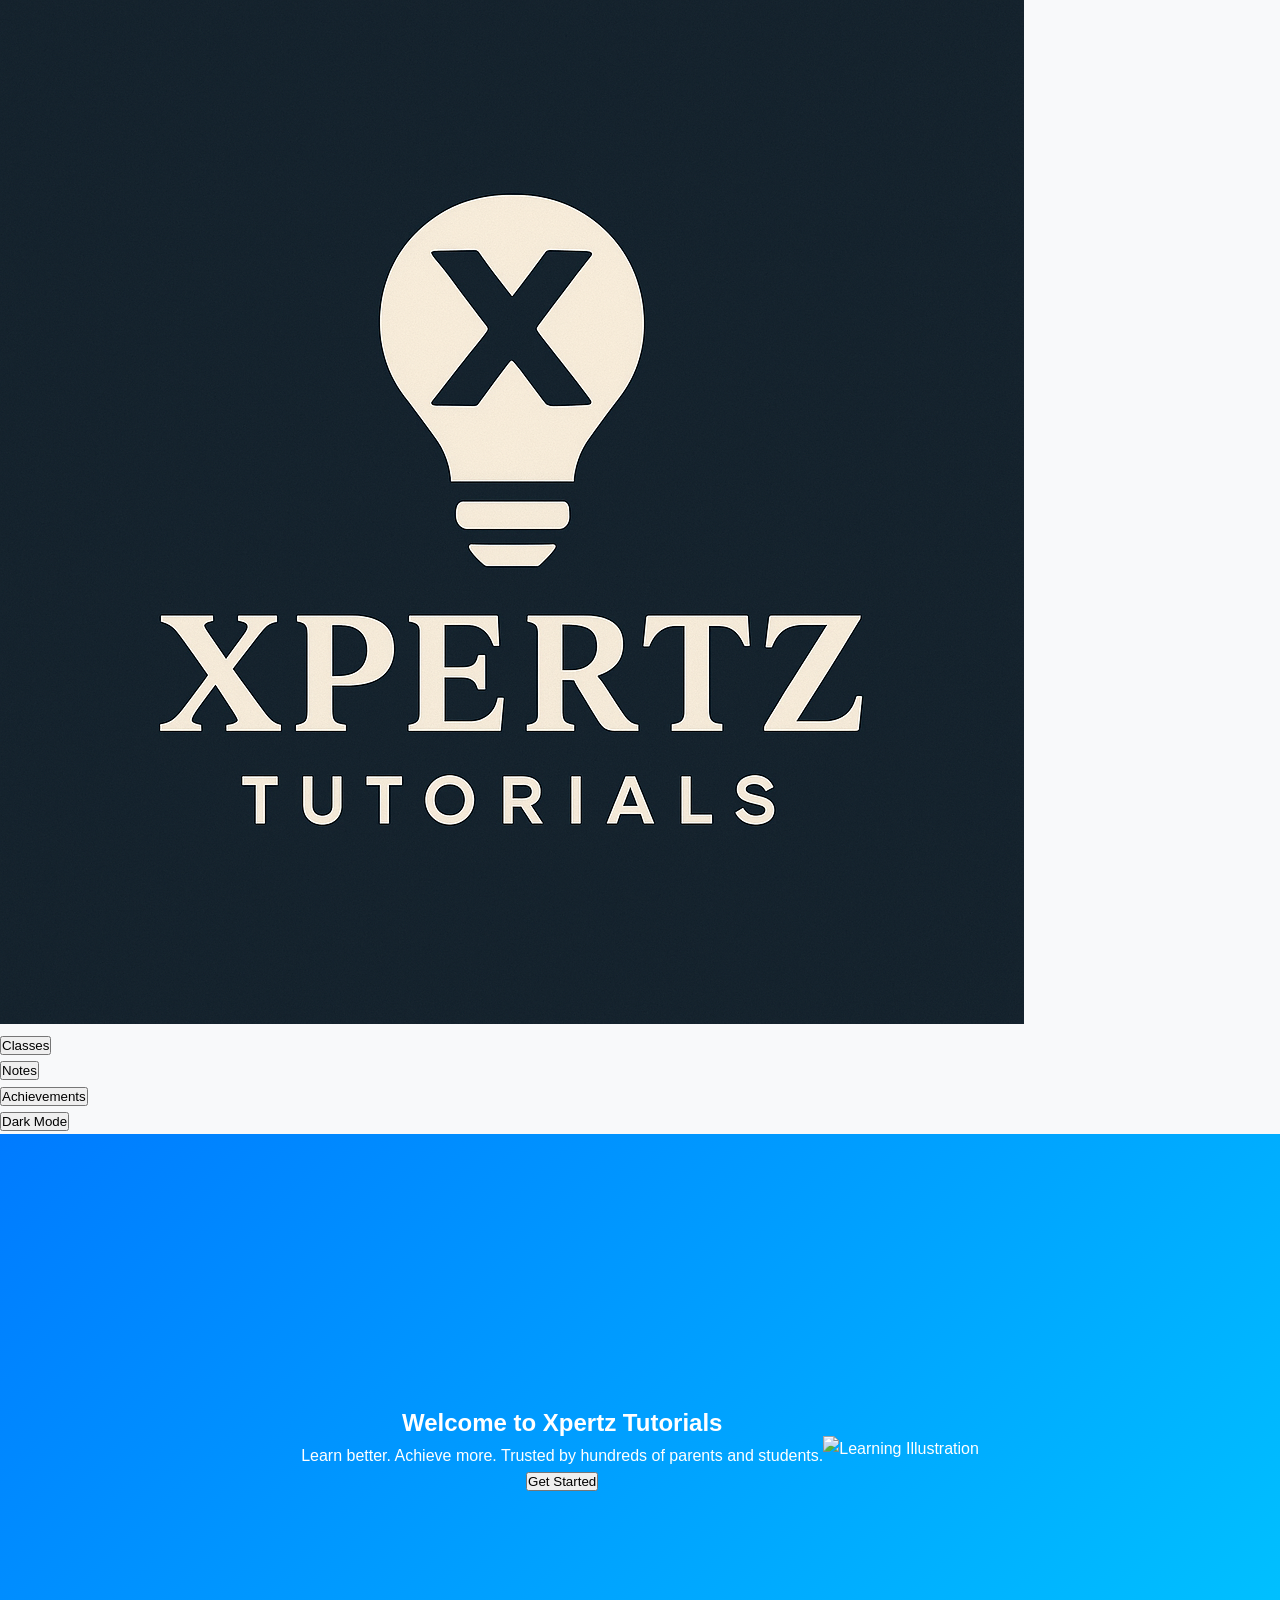
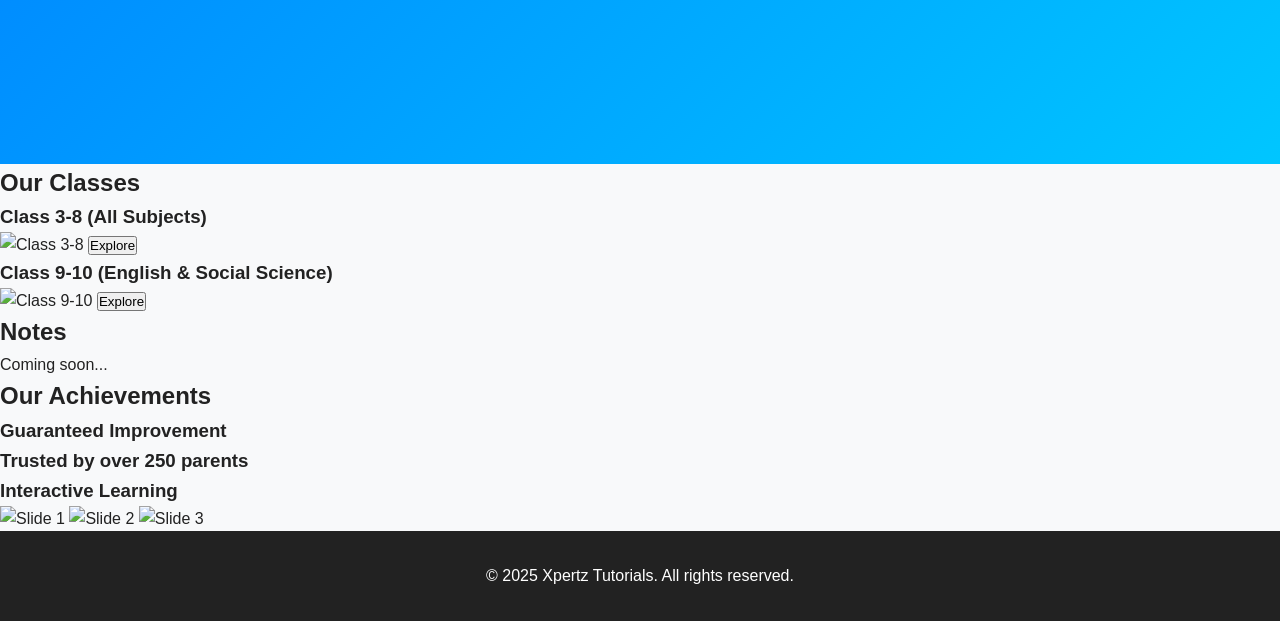
==== index.html @ 7676bcaf "Update index.html" ====
<!DOCTYPE html>
<html lang="en">
<head>
    <meta charset="UTF-8">
    <meta name="viewport" content="width=device-width, initial-scale=1.0">
    <title>Xpertz Tutorials</title>
    <link rel="stylesheet" href="style.css">
    <link rel="icon" type="image/png" href="xpertz-logo.png">
</head>
<body>
    <!-- Header -->
    <header>
        <div class="logo">
            <img src="xpertz-logo.png" alt="Xpertz Tutorials">
        </div>
        <nav>
            <ul>
                <li><button class="nav-btn" onclick="scrollToSection('classes')">Classes</button></li>
                <li><button class="nav-btn" onclick="scrollToSection('notes')">Notes</button></li>
                <li><button class="nav-btn" onclick="scrollToSection('achievements')">Achievements</button></li>
                <li><button class="nav-btn" id="darkModeToggle">Dark Mode</button></li>
            </ul>
        </nav>
    </header>

    <!-- Hero Section -->
    <section class="hero">
        <div class="hero-text">
            <h1>Welcome to Xpertz Tutorials</h1>
            <p>Learn better. Achieve more. Trusted by hundreds of parents and students.</p>
            <button class="cta-btn">Get Started</button>
        </div>
        <div class="hero-image">
            <img src="placeholder1.jpg" alt="Learning Illustration">
        </div>
    </section>

    <!-- Classes Section -->
    <section id="classes" class="classes">
        <h2>Our Classes</h2>
        <div class="class-grid">
            <div class="class-card">
                <h3>Class 3-8 (All Subjects)</h3>
                <img src="placeholder2.jpg" alt="Class 3-8">
                <button class="card-btn">Explore</button>
            </div>
            <div class="class-card">
                <h3>Class 9-10 (English & Social Science)</h3>
                <img src="placeholder3.jpg" alt="Class 9-10">
                <button class="card-btn">Explore</button>
            </div>
        </div>
    </section>

    <!-- Notes Section -->
    <section id="notes" class="notes">
        <h2>Notes</h2>
        <p>Coming soon...</p>
    </section>

    <!-- Achievements Section -->
    <section id="achievements" class="achievements">
        <h2>Our Achievements</h2>
        <div class="achievement-grid">
            <div class="achievement-card">
                <h3>Guaranteed Improvement</h3>
            </div>
            <div class="achievement-card">
                <h3>Trusted by over 250 parents</h3>
            </div>
            <div class="achievement-card">
                <h3>Interactive Learning</h3>
            </div>
        </div>
    </section>

    <!-- Image Carousel -->
    <section class="carousel-section">
        <div class="carousel-track">
            <img src="placeholder1.jpg" alt="Slide 1" class="carousel-slide">
            <img src="placeholder2.jpg" alt="Slide 2" class="carousel-slide">
            <img src="placeholder3.jpg" alt="Slide 3" class="carousel-slide">
        </div>
    </section>

    <!-- Footer -->
    <footer>
        <p>&copy; 2025 Xpertz Tutorials. All rights reserved.</p>
    </footer>

    <script src="script.js"></script>
</body>
</html>
---- style.css ----
/* GENERAL RESET */
* {
    margin: 0;
    padding: 0;
    box-sizing: border-box;
    font-family: 'Segoe UI', Tahoma, Geneva, Verdana, sans-serif;
}

body {
    line-height: 1.6;
    background-color: #f8f9fa;
    color: #222;
    transition: background-color 0.5s, color 0.5s;
}

/* DARK MODE */
body.dark-mode {
    background-color: #121212;
    color: #e0e0e0;
}

/* NAVBAR */
.navbar {
    display: flex;
    justify-content: space-between;
    align-items: center;
    padding: 1rem 5%;
    background-color: #fff;
    box-shadow: 0 2px 5px rgba(0,0,0,0.1);
    position: sticky;
    top: 0;
    z-index: 100;
    transition: background-color 0.5s;
}

body.dark-mode .navbar {
    background-color: #1e1e1e;
}

.navbar .logo img {
    height: 50px;
}

.nav-links {
    display: flex;
    list-style: none;
    gap: 2rem;
}

.nav-links a {
    text-decoration: none;
    color: #222;
    font-weight: 500;
    transition: color 0.3s;
}

.nav-links a:hover {
    color: #007bff;
}

body.dark-mode .nav-links a {
    color: #e0e0e0;
}

/* HERO SECTION */
.hero {
    display: flex;
    justify-content: center;
    align-items: center;
    text-align: center;
    min-height: 70vh;
    background: linear-gradient(135deg, #007bff, #00c6ff);
    color: #fff;
    padding: 2rem 5%;
}

.hero-content h1 {
    font-size: 3rem;
    margin-bottom: 1rem;
}

.hero-content p {
    font-size: 1.2rem;
    margin-bottom: 2rem;
}

.cta-buttons a {
    text-decoration: none;
    padding: 0.8rem 1.8rem;
    margin: 0 0.5rem;
    border-radius: 5px;
    transition: 0.3s;
}

.btn-primary {
    background-color: #fff;
    color: #007bff;
    font-weight: 600;
}

.btn-primary:hover {
    background-color: #e6e6e6;
}

.btn-secondary {
    background-color: transparent;
    border: 2px solid #fff;
    color: #fff;
}

.btn-secondary:hover {
    background-color: rgba(255,255,255,0.2);
}

/* CLASSES SECTION */
.classes-section {
    padding: 5rem 5%;
}

.classes-section h2 {
    text-align: center;
    margin-bottom: 2rem;
    font-size: 2rem;
}

.tiles-container {
    display: flex;
    flex-wrap: wrap;
    gap: 2rem;
    justify-content: center;
}

.tile {
    background-color: #fff;
    border-radius: 10px;
    width: 250px;
    box-shadow: 0 5px 15px rgba(0,0,0,0.1);
    text-align: center;
    padding: 1rem;
    transition: transform 0.3s, box-shadow 0.3s;
}

body.dark-mode .tile {
    background-color: #1f1f1f;
    box-shadow: 0 5px 15px rgba(255,255,255,0.05);
}

.tile:hover {
    transform: translateY(-5px);
    box-shadow: 0 10px 25px rgba(0,0,0,0.15);
}

.tile img {
    width: 100%;
    border-radius: 8px;
    margin-bottom: 1rem;
}

.tile h3 {
    margin-bottom: 0.8rem;
}

.btn-tile {
    padding: 0.5rem 1rem;
    border: none;
    background-color: #007bff;
    color: #fff;
    border-radius: 5px;
    cursor: pointer;
    transition: 0.3s;
}

.btn-tile:hover {
    background-color: #0056b3;
}

/* NOTES SECTION */
.notes-section {
    padding: 5rem 5%;
    text-align: center;
    background-color: #f1f1f1;
}

body.dark-mode .notes-section {
    background-color: #181818;
}

/* ACHIEVEMENTS SECTION */
.achievements-section {
    padding: 5rem 5%;
    text-align: center;
}

.achievement-tiles {
    display: flex;
    flex-wrap: wrap;
    justify-content: center;
    gap: 2rem;
    margin-top: 2rem;
}

.achievement-tile {
    background-color: #007bff;
    color: #fff;
    padding: 2rem;
    border-radius: 15px;
    width: 250px;
    transition: transform 0.3s, background-color 0.3s;
}

.achievement-tile:hover {
    transform: translateY(-5px);
    background-color: #0056b3;
}

body.dark-mode .achievement-tile {
    background-color: #1a73e8;
}

/* FOOTER */
footer {
    padding: 2rem 5%;
    text-align: center;
    background-color: #222;
    color: #fff;
}

/* RESPONSIVE */
@media(max-width:768px){
    .tiles-container, .achievement-tiles {
        flex-direction: column;
        align-items: center;
    }
}
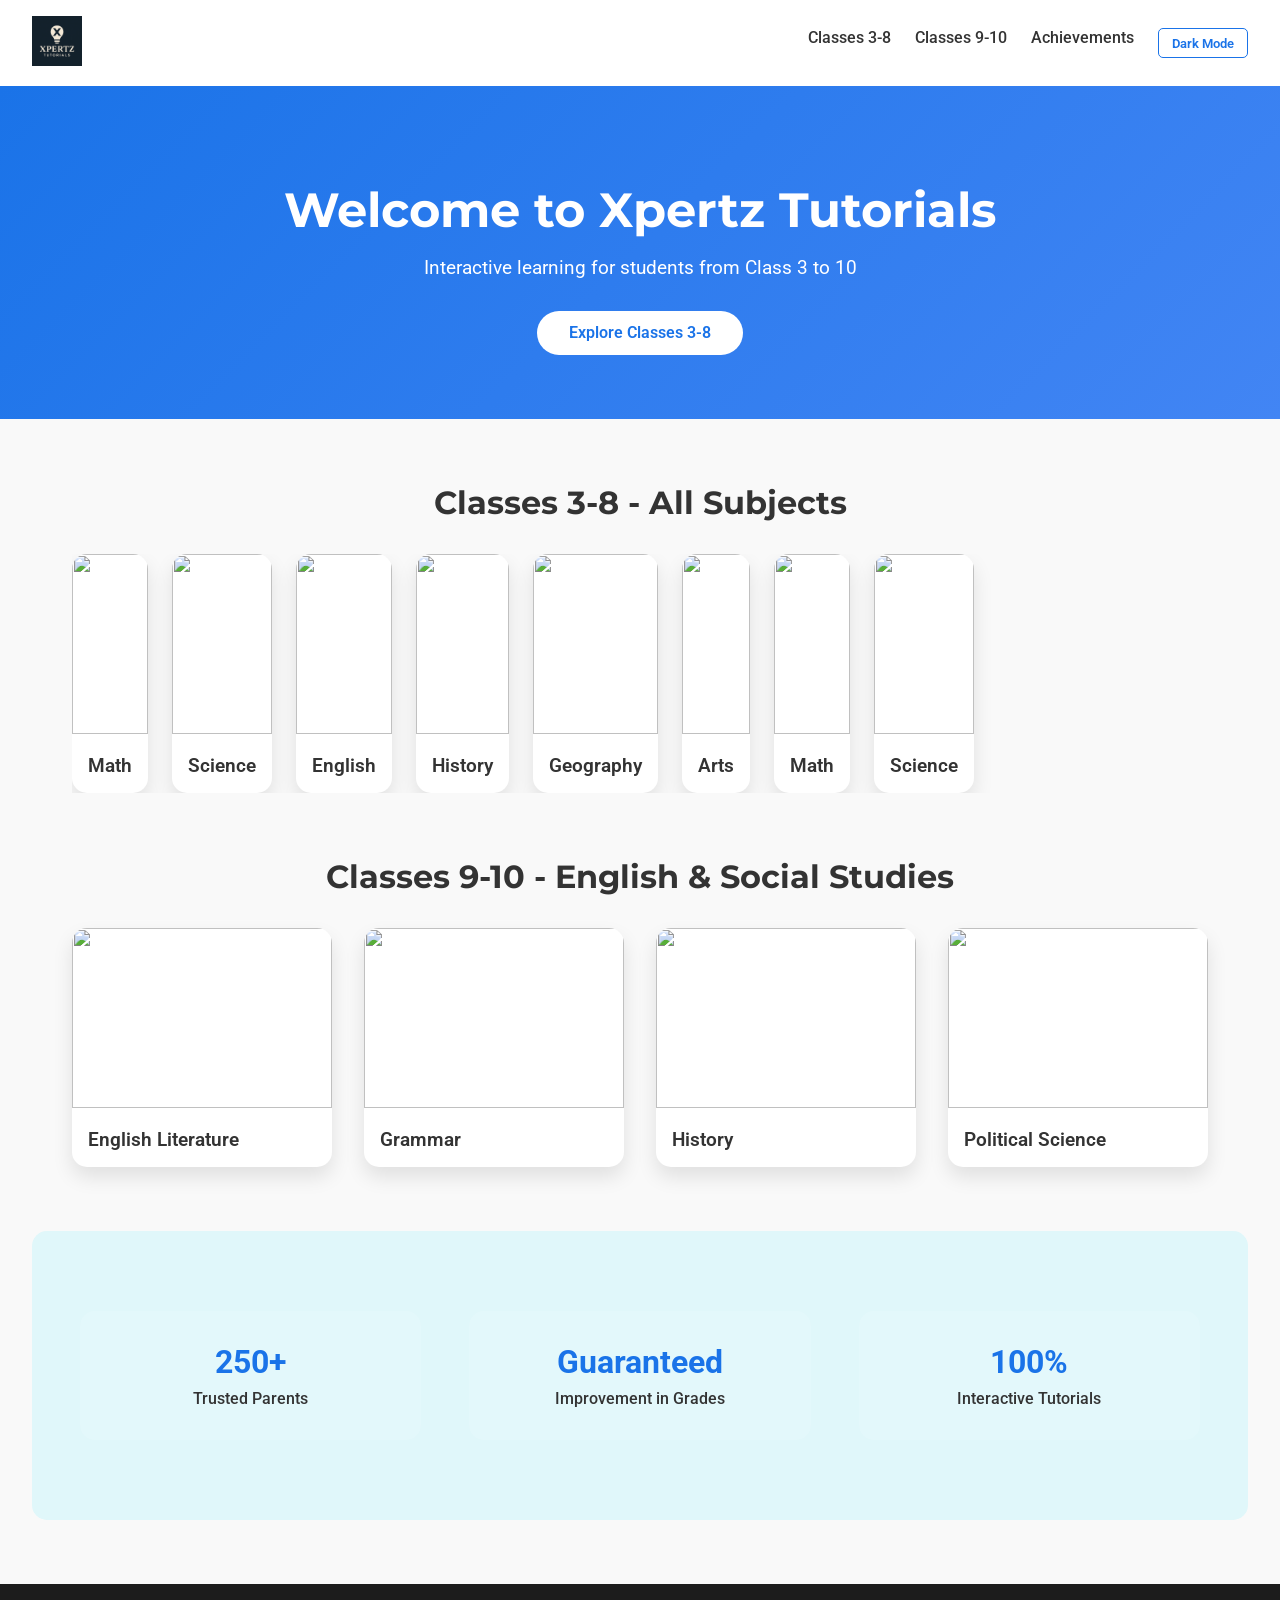
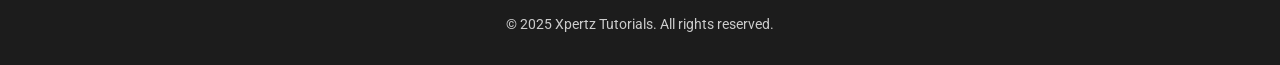
==== commit e691fbbe: "Update index.html" ====
--- a/index.html
+++ b/index.html
@@ -1,93 +1,389 @@
 <!DOCTYPE html>
 <html lang="en">
 <head>
-    <meta charset="UTF-8">
-    <meta name="viewport" content="width=device-width, initial-scale=1.0">
-    <title>Xpertz Tutorials</title>
-    <link rel="stylesheet" href="style.css">
-    <link rel="icon" type="image/png" href="xpertz-logo.png">
+<meta charset="UTF-8">
+<meta name="viewport" content="width=device-width, initial-scale=1.0">
+<title>Xpertz Tutorials</title>
+<link rel="icon" href="xpertz-logo.png">
+<style>
+/* Google Fonts - elegant professional */
+@import url('https://fonts.googleapis.com/css2?family=Roboto:wght@400;500;700&family=Montserrat:wght@400;600;700&display=swap');
+
+:root {
+    --primary-color: #1a73e8;
+    --secondary-color: #ffffff;
+    --background-color: #f9f9f9;
+    --text-color: #333333;
+    --dark-background: #121212;
+    --dark-text: #e0e0e0;
+    --tile-bg: #ffffff;
+    --dark-tile-bg: #1f1f1f;
+    --achievement-bg: #e0f7fa;
+    --dark-achievement-bg: #263238;
+    --transition-speed: 0.3s;
+}
+
+* {
+    box-sizing: border-box;
+    margin: 0;
+    padding: 0;
+    font-family: 'Roboto', sans-serif;
+    scroll-behavior: smooth;
+}
+
+body {
+    background-color: var(--background-color);
+    color: var(--text-color);
+    transition: background-color var(--transition-speed), color var(--transition-speed);
+}
+
+body.dark-mode {
+    background-color: var(--dark-background);
+    color: var(--dark-text);
+}
+
+header {
+    display: flex;
+    justify-content: space-between;
+    align-items: center;
+    padding: 1rem 2rem;
+    position: sticky;
+    top: 0;
+    background-color: var(--secondary-color);
+    z-index: 1000;
+    transition: background-color var(--transition-speed);
+}
+
+body.dark-mode header {
+    background-color: #1c1c1c;
+}
+
+.logo img {
+    height: 50px;
+}
+
+nav {
+    display: flex;
+    gap: 1.5rem;
+}
+
+nav a {
+    text-decoration: none;
+    color: inherit;
+    font-weight: 500;
+    position: relative;
+    transition: color var(--transition-speed);
+}
+
+nav a::after {
+    content: '';
+    position: absolute;
+    width: 0%;
+    height: 2px;
+    background-color: var(--primary-color);
+    left: 0;
+    bottom: -4px;
+    transition: width 0.3s;
+}
+
+nav a:hover::after {
+    width: 100%;
+}
+
+.dark-toggle {
+    cursor: pointer;
+    padding: 0.4rem 0.8rem;
+    border: 1px solid var(--primary-color);
+    border-radius: 5px;
+    background-color: transparent;
+    color: var(--primary-color);
+    font-weight: 600;
+    transition: background-color var(--transition-speed), color var(--transition-speed);
+}
+
+.dark-toggle:hover {
+    background-color: var(--primary-color);
+    color: var(--secondary-color);
+}
+
+body.dark-mode .dark-toggle {
+    color: #80d8ff;
+    border-color: #80d8ff;
+}
+
+body.dark-mode .dark-toggle:hover {
+    background-color: #80d8ff;
+    color: var(--dark-background);
+}
+
+/* Hero Section */
+.hero {
+    display: flex;
+    flex-direction: column;
+    align-items: center;
+    text-align: center;
+    padding: 6rem 2rem 4rem;
+    background: linear-gradient(135deg, #1a73e8, #4285f4);
+    color: #fff;
+    position: relative;
+    overflow: hidden;
+}
+
+.hero h1 {
+    font-family: 'Montserrat', sans-serif;
+    font-size: 3rem;
+    margin-bottom: 1rem;
+    line-height: 1.2;
+    animation: fadeInUp 1s ease forwards;
+}
+
+.hero p {
+    font-size: 1.2rem;
+    margin-bottom: 2rem;
+    animation: fadeInUp 1.2s ease forwards;
+}
+
+.hero .btn {
+    padding: 0.8rem 2rem;
+    font-size: 1rem;
+    border: none;
+    border-radius: 50px;
+    background-color: #fff;
+    color: #1a73e8;
+    font-weight: 600;
+    cursor: pointer;
+    transition: all 0.3s ease;
+    animation: fadeInUp 1.4s ease forwards;
+}
+
+.hero .btn:hover {
+    background-color: #f1f1f1;
+}
+
+/* Tile Section */
+.section {
+    max-width: 1200px;
+    margin: 4rem auto;
+    padding: 0 2rem;
+}
+
+.tiles {
+    display: grid;
+    grid-template-columns: repeat(auto-fit, minmax(250px, 1fr));
+    gap: 1.5rem;
+    overflow: hidden;
+    position: relative;
+}
+
+.tile {
+    background-color: var(--tile-bg);
+    border-radius: 15px;
+    overflow: hidden;
+    box-shadow: 0 10px 20px rgba(0,0,0,0.1);
+    transition: transform 0.3s, box-shadow 0.3s;
+    cursor: pointer;
+}
+
+body.dark-mode .tile {
+    background-color: var(--dark-tile-bg);
+}
+
+.tile:hover {
+    transform: translateY(-10px);
+    box-shadow: 0 20px 30px rgba(0,0,0,0.2);
+}
+
+.tile img {
+    width: 100%;
+    height: 180px;
+    object-fit: cover;
+}
+
+.tile h3 {
+    padding: 1rem;
+    font-size: 1.2rem;
+    font-weight: 600;
+}
+
+/* Auto-scroll tiles animation */
+.tiles-wrapper {
+    overflow: hidden;
+    position: relative;
+}
+
+.tiles-inner {
+    display: flex;
+    gap: 1.5rem;
+    animation: scrollTiles 20s linear infinite;
+}
+
+@keyframes scrollTiles {
+    0% { transform: translateX(0); }
+    100% { transform: translateX(-50%); }
+}
+
+/* Achievement Section */
+.achievements {
+    display: flex;
+    justify-content: space-around;
+    align-items: center;
+    padding: 4rem 2rem;
+    background-color: var(--achievement-bg);
+    border-radius: 15px;
+    gap: 1rem;
+    margin: 4rem 2rem;
+    flex-wrap: wrap;
+    transition: background-color var(--transition-speed);
+}
+
+body.dark-mode .achievements {
+    background-color: var(--dark-achievement-bg);
+}
+
+.achievement {
+    text-align: center;
+    flex: 1 1 200px;
+    margin: 1rem;
+    padding: 2rem;
+    border-radius: 15px;
+    background-color: rgba(255,255,255,0.1);
+    transition: transform 0.3s;
+}
+
+.achievement h2 {
+    font-size: 2rem;
+    color: var(--primary-color);
+    margin-bottom: 0.5rem;
+}
+
+.achievement p {
+    font-weight: 500;
+}
+
+/* Sections */
+.section h2 {
+    font-family: 'Montserrat', sans-serif;
+    font-size: 2rem;
+    margin-bottom: 2rem;
+    text-align: center;
+}
+
+body.dark-mode .section h2 {
+    color: #e0e0e0;
+}
+
+.section-content {
+    display: grid;
+    grid-template-columns: repeat(auto-fit, minmax(250px, 1fr));
+    gap: 2rem;
+}
+
+/* Footer */
+footer {
+    text-align: center;
+    padding: 2rem;
+    font-size: 0.9rem;
+    background-color: #1c1c1c;
+    color: #ccc;
+}
+
+/* Animations */
+@keyframes fadeInUp {
+    0% { opacity: 0; transform: translateY(20px); }
+    100% { opacity: 1; transform: translateY(0); }
+}
+
+/* Responsive */
+@media(max-width:768px) {
+    .hero h1 { font-size: 2.2rem; }
+    .hero p { font-size: 1rem; }
+    .achievements { flex-direction: column; }
+}
+</style>
 </head>
 <body>
-    <!-- Header -->
-    <header>
-        <div class="logo">
-            <img src="xpertz-logo.png" alt="Xpertz Tutorials">
+<header>
+    <div class="logo"><img src="xpertz-logo.png" alt="Xpertz Logo"></div>
+    <nav>
+        <a href="#classes3-8">Classes 3-8</a>
+        <a href="#classes9-10">Classes 9-10</a>
+        <a href="#achievements">Achievements</a>
+        <button class="dark-toggle" id="darkToggle">Dark Mode</button>
+    </nav>
+</header>
+
+<section class="hero">
+    <h1>Welcome to Xpertz Tutorials</h1>
+    <p>Interactive learning for students from Class 3 to 10</p>
+    <button class="btn" onclick="scrollToSection('classes3-8')">Explore Classes 3-8</button>
+</section>
+
+<section class="section" id="classes3-8">
+    <h2>Classes 3-8 - All Subjects</h2>
+    <div class="tiles-wrapper">
+        <div class="tiles-inner">
+            <div class="tile"><img src="placeholder1.jpg" alt=""><h3>Math</h3></div>
+            <div class="tile"><img src="placeholder2.jpg" alt=""><h3>Science</h3></div>
+            <div class="tile"><img src="placeholder3.jpg" alt=""><h3>English</h3></div>
+            <div class="tile"><img src="placeholder1.jpg" alt=""><h3>History</h3></div>
+            <div class="tile"><img src="placeholder2.jpg" alt=""><h3>Geography</h3></div>
+            <div class="tile"><img src="placeholder3.jpg" alt=""><h3>Arts</h3></div>
+            <!-- Repeat to fill scrolling -->
+            <div class="tile"><img src="placeholder1.jpg" alt=""><h3>Math</h3></div>
+            <div class="tile"><img src="placeholder2.jpg" alt=""><h3>Science</h3></div>
         </div>
-        <nav>
-            <ul>
-                <li><button class="nav-btn" onclick="scrollToSection('classes')">Classes</button></li>
-                <li><button class="nav-btn" onclick="scrollToSection('notes')">Notes</button></li>
-                <li><button class="nav-btn" onclick="scrollToSection('achievements')">Achievements</button></li>
-                <li><button class="nav-btn" id="darkModeToggle">Dark Mode</button></li>
-            </ul>
-        </nav>
-    </header>
-
-    <!-- Hero Section -->
-    <section class="hero">
-        <div class="hero-text">
-            <h1>Welcome to Xpertz Tutorials</h1>
-            <p>Learn better. Achieve more. Trusted by hundreds of parents and students.</p>
-            <button class="cta-btn">Get Started</button>
-        </div>
-        <div class="hero-image">
-            <img src="placeholder1.jpg" alt="Learning Illustration">
-        </div>
-    </section>
-
-    <!-- Classes Section -->
-    <section id="classes" class="classes">
-        <h2>Our Classes</h2>
-        <div class="class-grid">
-            <div class="class-card">
-                <h3>Class 3-8 (All Subjects)</h3>
-                <img src="placeholder2.jpg" alt="Class 3-8">
-                <button class="card-btn">Explore</button>
-            </div>
-            <div class="class-card">
-                <h3>Class 9-10 (English & Social Science)</h3>
-                <img src="placeholder3.jpg" alt="Class 9-10">
-                <button class="card-btn">Explore</button>
-            </div>
-        </div>
-    </section>
-
-    <!-- Notes Section -->
-    <section id="notes" class="notes">
-        <h2>Notes</h2>
-        <p>Coming soon...</p>
-    </section>
-
-    <!-- Achievements Section -->
-    <section id="achievements" class="achievements">
-        <h2>Our Achievements</h2>
-        <div class="achievement-grid">
-            <div class="achievement-card">
-                <h3>Guaranteed Improvement</h3>
-            </div>
-            <div class="achievement-card">
-                <h3>Trusted by over 250 parents</h3>
-            </div>
-            <div class="achievement-card">
-                <h3>Interactive Learning</h3>
-            </div>
-        </div>
-    </section>
-
-    <!-- Image Carousel -->
-    <section class="carousel-section">
-        <div class="carousel-track">
-            <img src="placeholder1.jpg" alt="Slide 1" class="carousel-slide">
-            <img src="placeholder2.jpg" alt="Slide 2" class="carousel-slide">
-            <img src="placeholder3.jpg" alt="Slide 3" class="carousel-slide">
-        </div>
-    </section>
-
-    <!-- Footer -->
-    <footer>
-        <p>&copy; 2025 Xpertz Tutorials. All rights reserved.</p>
-    </footer>
-
-    <script src="script.js"></script>
+    </div>
+</section>
+
+<section class="section" id="classes9-10">
+    <h2>Classes 9-10 - English & Social Studies</h2>
+    <div class="section-content">
+        <div class="tile"><img src="placeholder1.jpg" alt=""><h3>English Literature</h3></div>
+        <div class="tile"><img src="placeholder2.jpg" alt=""><h3>Grammar</h3></div>
+        <div class="tile"><img src="placeholder3.jpg" alt=""><h3>History</h3></div>
+        <div class="tile"><img src="placeholder1.jpg" alt=""><h3>Political Science</h3></div>
+    </div>
+</section>
+
+<section class="achievements" id="achievements">
+    <div class="achievement">
+        <h2>250+</h2>
+        <p>Trusted Parents</p>
+    </div>
+    <div class="achievement">
+        <h2>Guaranteed</h2>
+        <p>Improvement in Grades</p>
+    </div>
+    <div class="achievement">
+        <h2>100%</h2>
+        <p>Interactive Tutorials</p>
+    </div>
+</section>
+
+<footer>
+    &copy; 2025 Xpertz Tutorials. All rights reserved.
+</footer>
+
+<script>
+// Dark mode toggle
+const darkToggle = document.getElementById('darkToggle');
+darkToggle.addEventListener('click', () => {
+    document.body.classList.toggle('dark-mode');
+});
+
+// Smooth scroll
+function scrollToSection(id){
+    document.getElementById(id).scrollIntoView({behavior:'smooth'});
+}
+
+// Auto-scroll tiles pause on hover
+const tilesWrapper = document.querySelector('.tiles-wrapper');
+tilesWrapper.addEventListener('mouseenter', () => {
+    document.querySelector('.tiles-inner').style.animationPlayState = 'paused';
+});
+tilesWrapper.addEventListener('mouseleave', () => {
+    document.querySelector('.tiles-inner').style.animationPlayState = 'running';
+});
+</script>
 </body>
 </html>
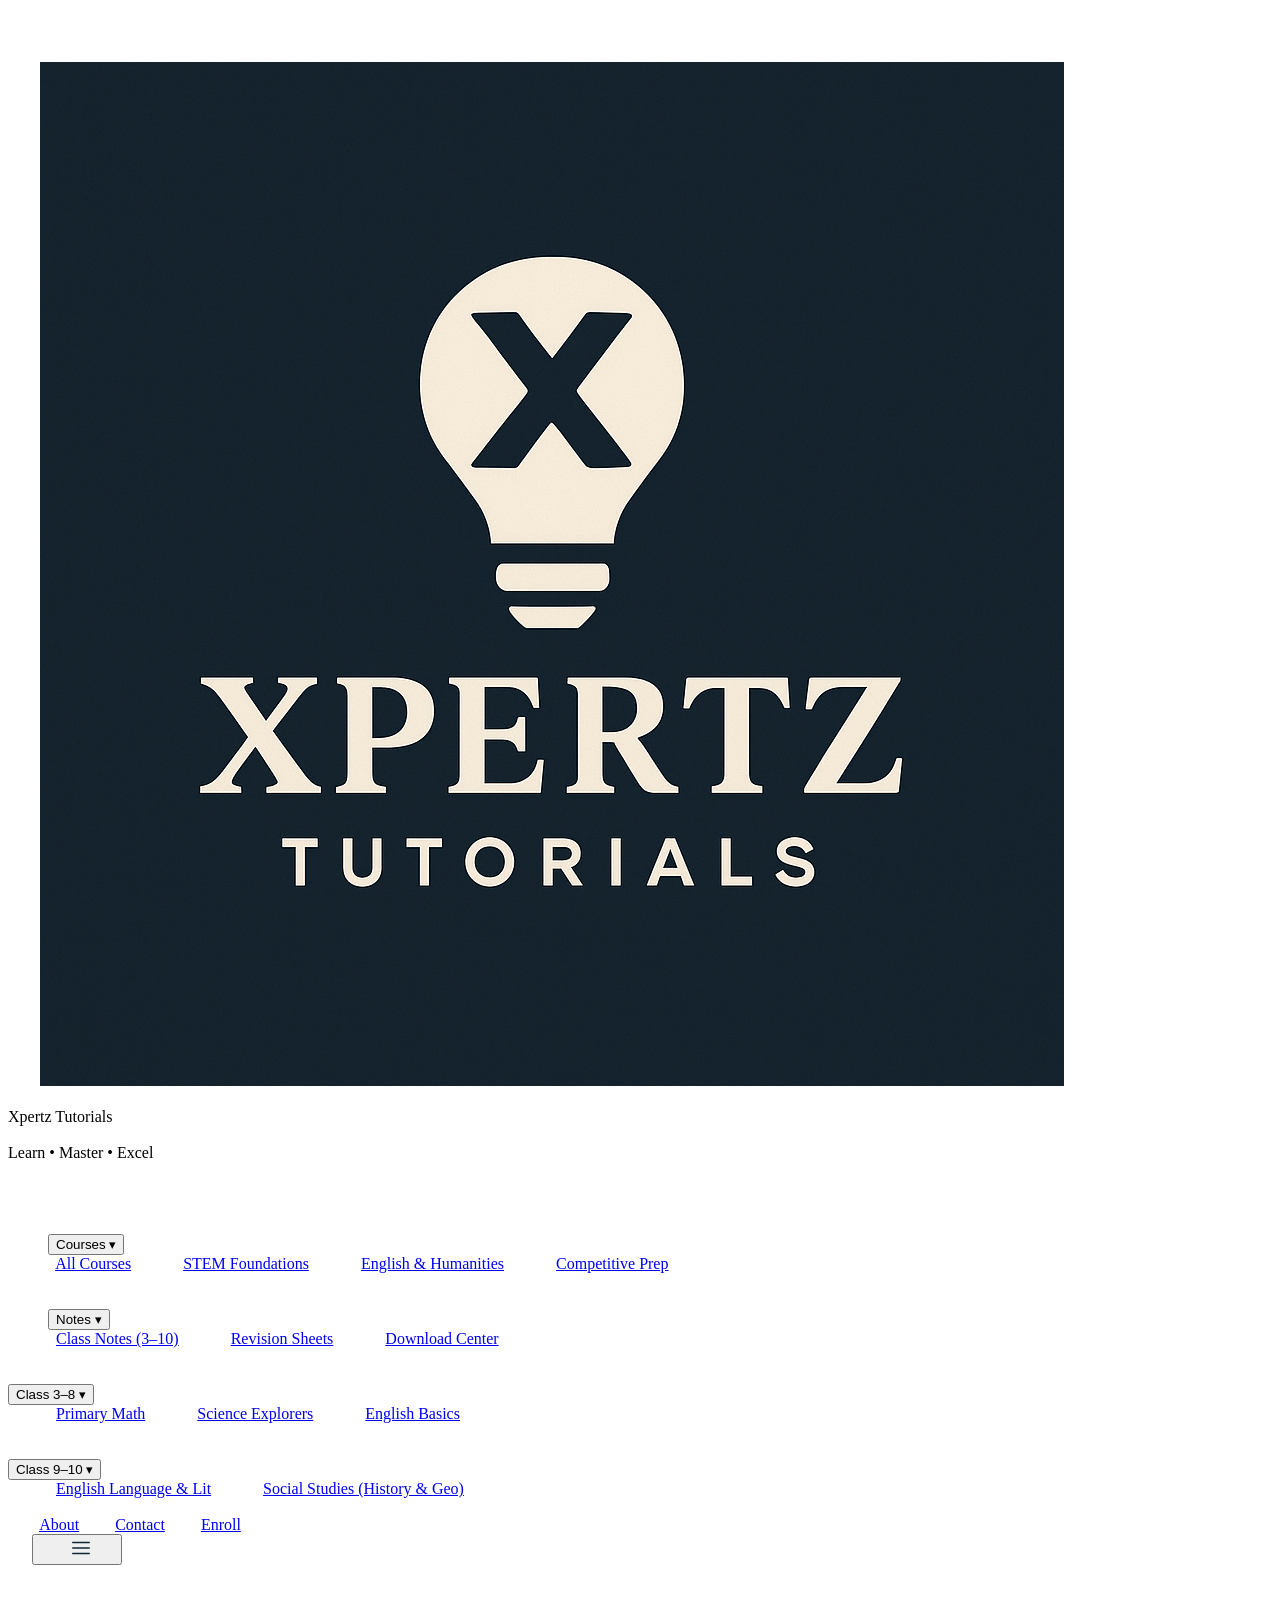
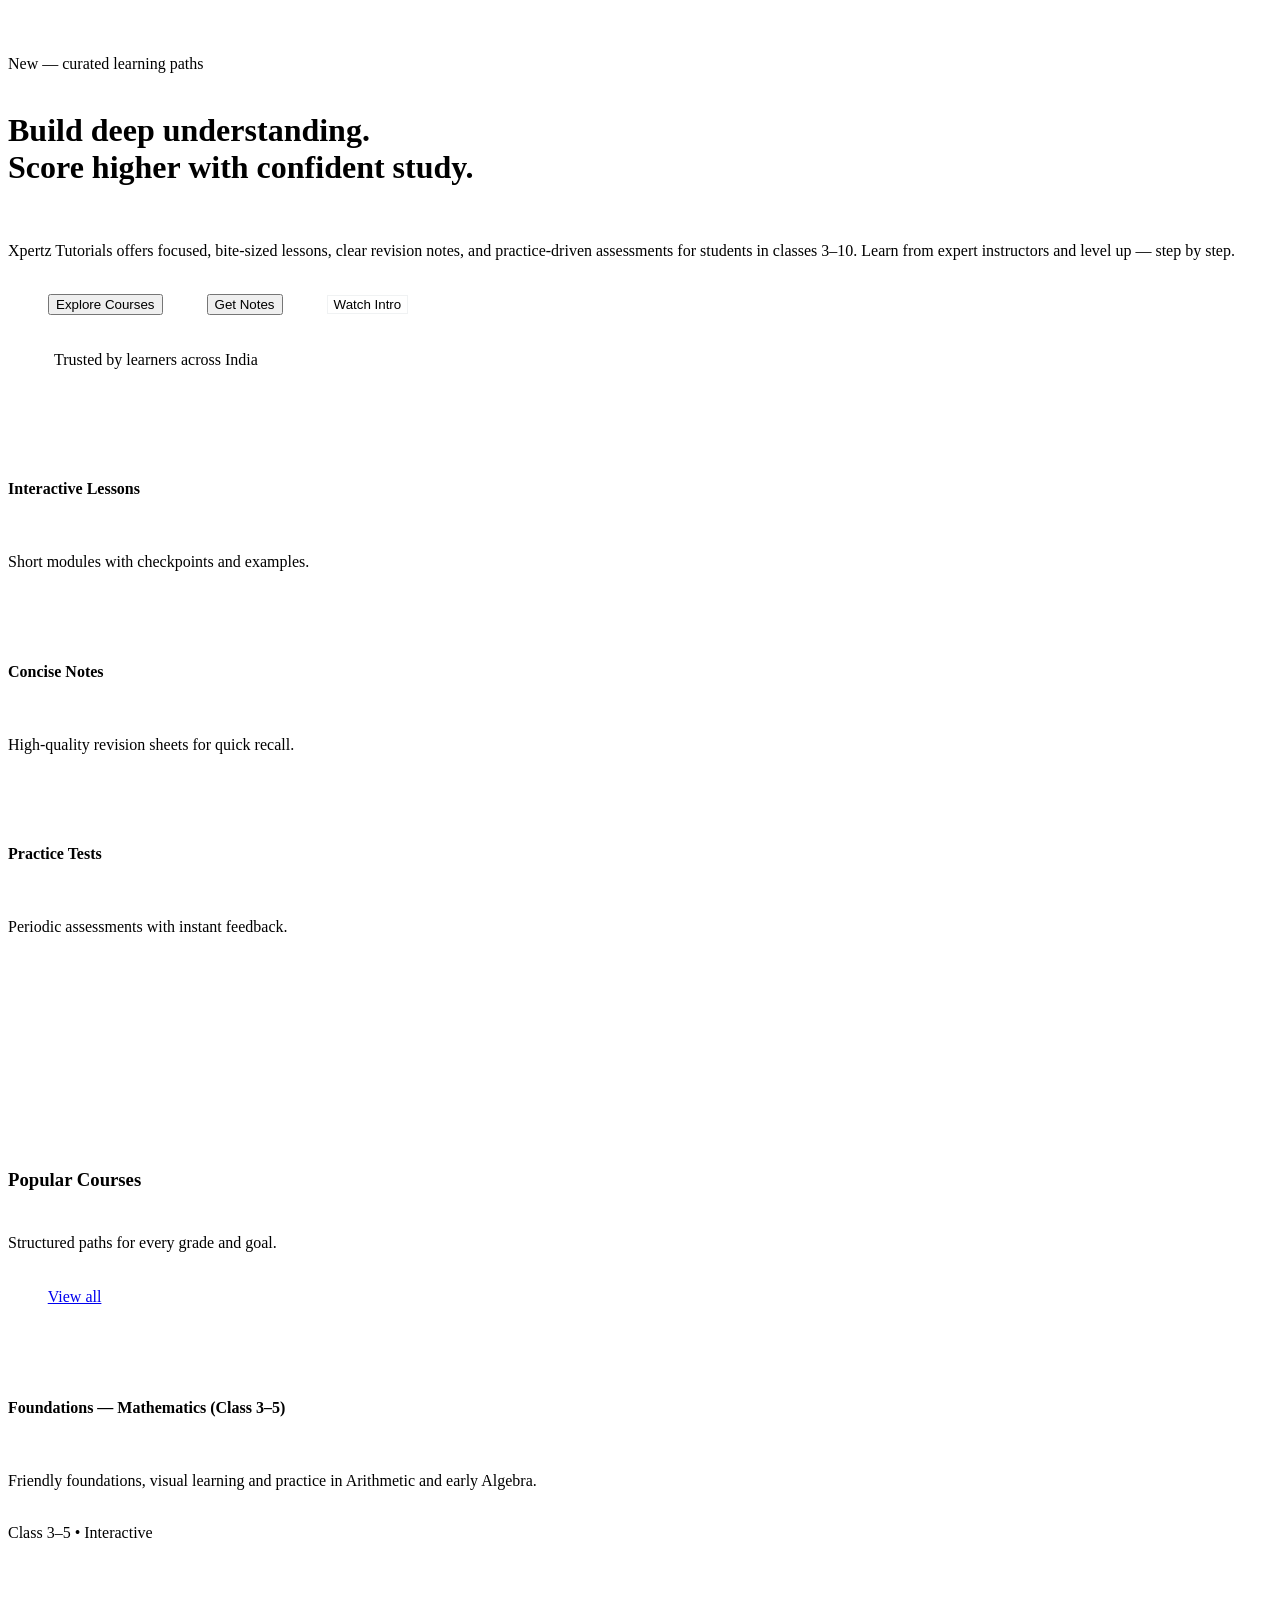
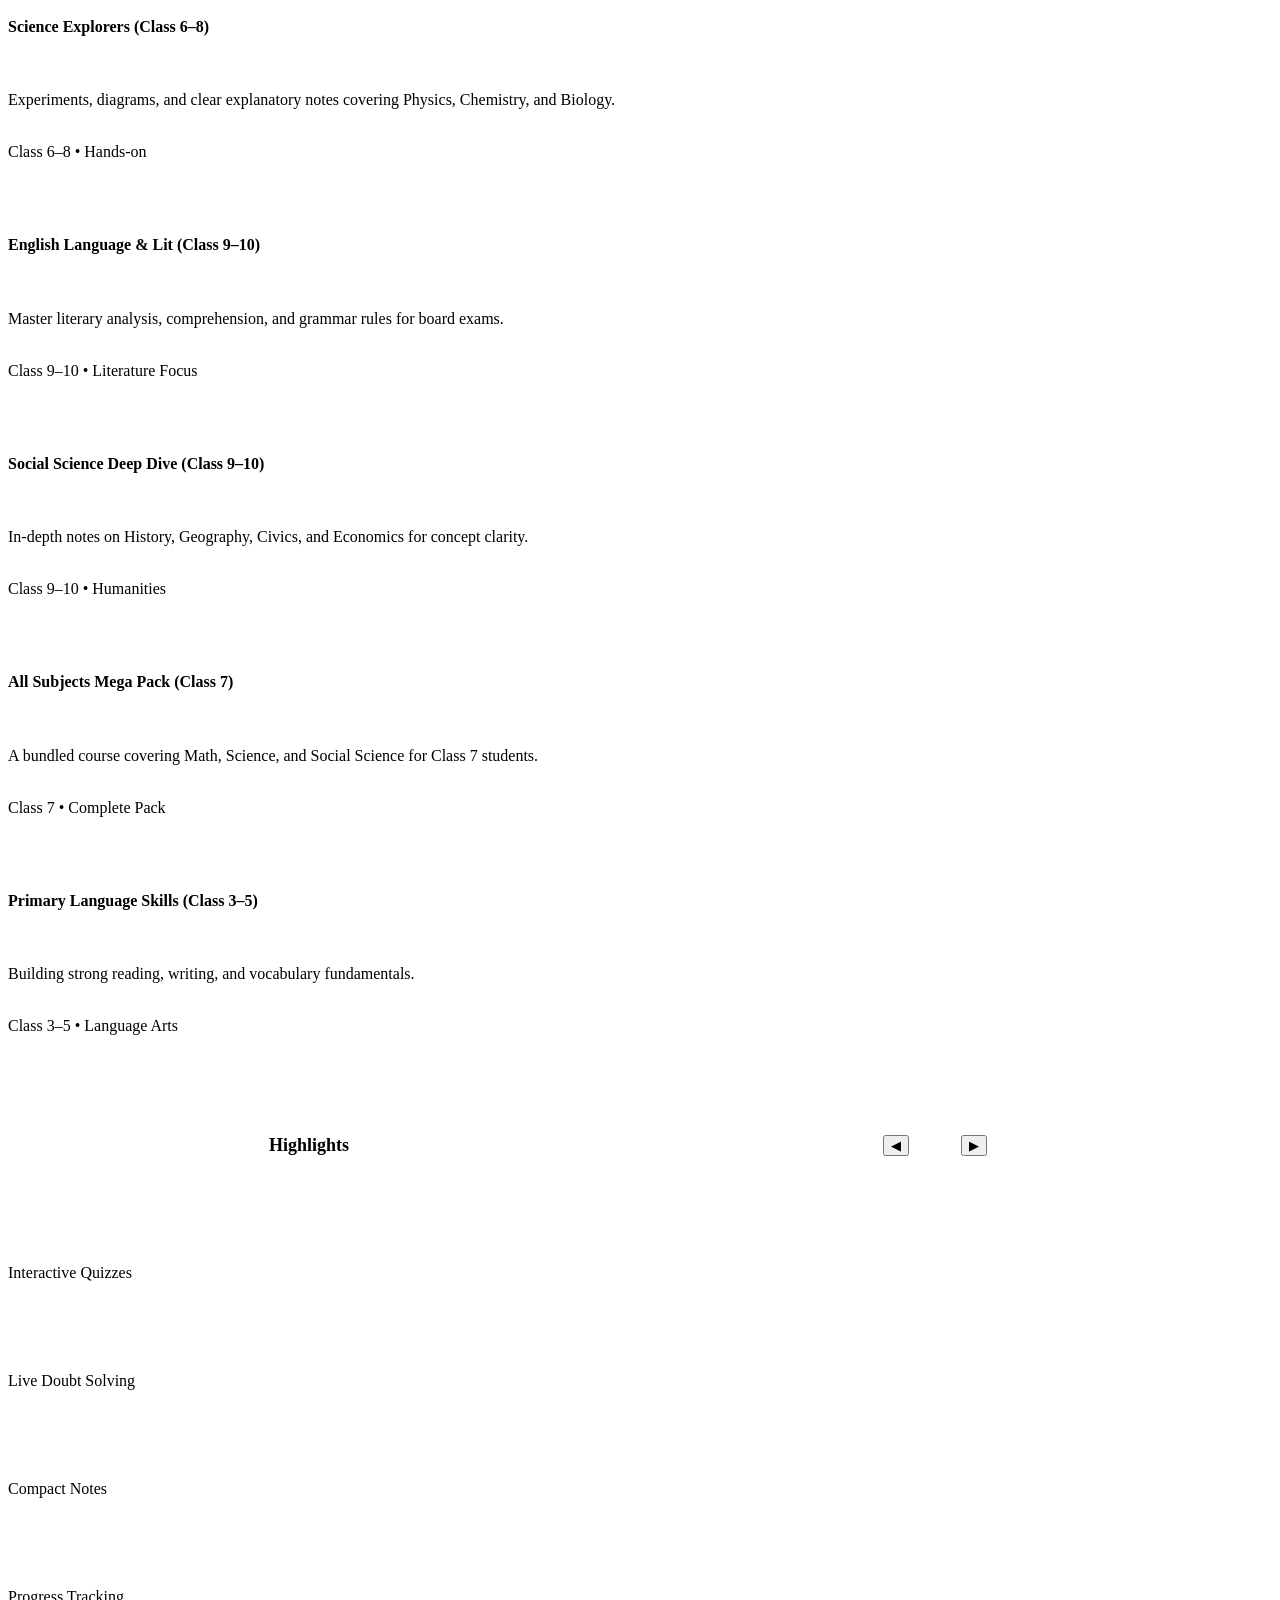
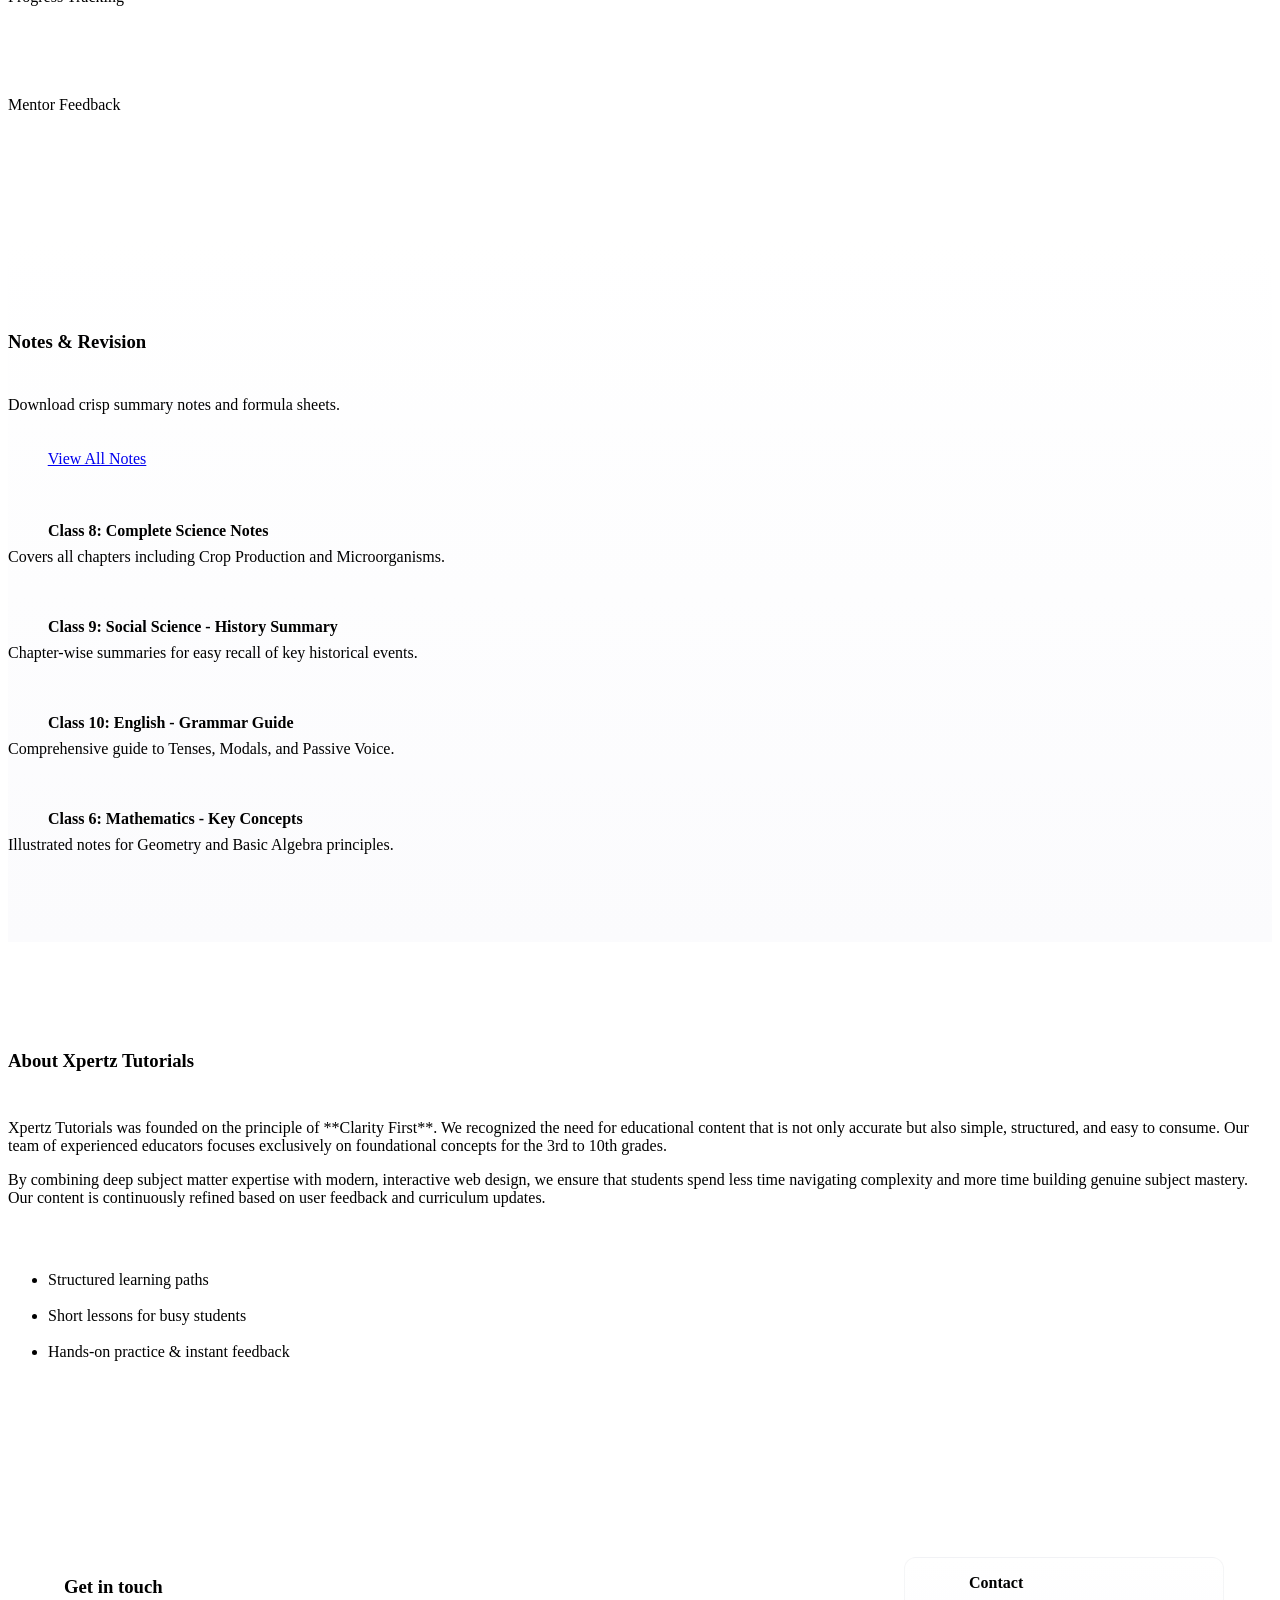
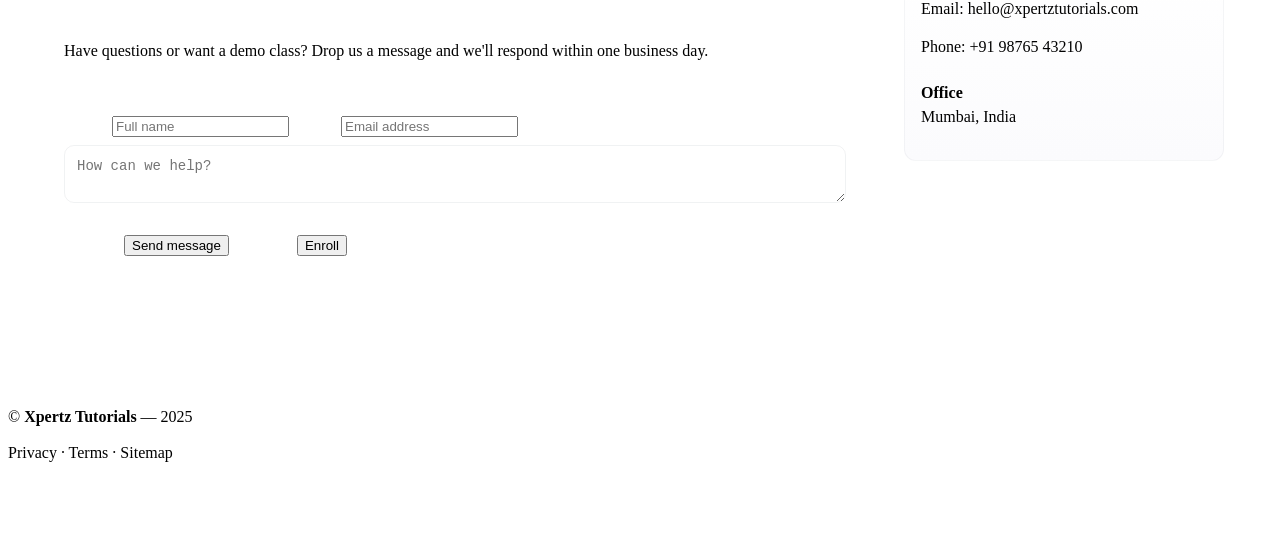
==== commit 717bda75: "Update index.html" ====
--- a/index.html
+++ b/index.html
@@ -1,389 +1,829 @@
-<!DOCTYPE html>
+<!doctype html>
 <html lang="en">
 <head>
-<meta charset="UTF-8">
-<meta name="viewport" content="width=device-width, initial-scale=1.0">
-<title>Xpertz Tutorials</title>
-<link rel="icon" href="xpertz-logo.png">
-<style>
-/* Google Fonts - elegant professional */
-@import url('https://fonts.googleapis.com/css2?family=Roboto:wght@400;500;700&family=Montserrat:wght@400;600;700&display=swap');
-
-:root {
-    --primary-color: #1a73e8;
-    --secondary-color: #ffffff;
-    --background-color: #f9f9f9;
-    --text-color: #333333;
-    --dark-background: #121212;
-    --dark-text: #e0e0e0;
-    --tile-bg: #ffffff;
-    --dark-tile-bg: #1f1f1f;
-    --achievement-bg: #e0f7fa;
-    --dark-achievement-bg: #263238;
-    --transition-speed: 0.3s;
-}
-
-* {
-    box-sizing: border-box;
-    margin: 0;
-    padding: 0;
-    font-family: 'Roboto', sans-serif;
-    scroll-behavior: smooth;
-}
-
-body {
-    background-color: var(--background-color);
-    color: var(--text-color);
-    transition: background-color var(--transition-speed), color var(--transition-speed);
-}
-
-body.dark-mode {
-    background-color: var(--dark-background);
-    color: var(--dark-text);
-}
-
-header {
-    display: flex;
-    justify-content: space-between;
-    align-items: center;
-    padding: 1rem 2rem;
-    position: sticky;
-    top: 0;
-    background-color: var(--secondary-color);
-    z-index: 1000;
-    transition: background-color var(--transition-speed);
-}
-
-body.dark-mode header {
-    background-color: #1c1c1c;
-}
-
-.logo img {
-    height: 50px;
-}
-
-nav {
-    display: flex;
-    gap: 1.5rem;
-}
-
-nav a {
-    text-decoration: none;
-    color: inherit;
-    font-weight: 500;
-    position: relative;
-    transition: color var(--transition-speed);
-}
-
-nav a::after {
-    content: '';
-    position: absolute;
-    width: 0%;
-    height: 2px;
-    background-color: var(--primary-color);
-    left: 0;
-    bottom: -4px;
-    transition: width 0.3s;
-}
-
-nav a:hover::after {
-    width: 100%;
-}
-
-.dark-toggle {
-    cursor: pointer;
-    padding: 0.4rem 0.8rem;
-    border: 1px solid var(--primary-color);
-    border-radius: 5px;
-    background-color: transparent;
-    color: var(--primary-color);
-    font-weight: 600;
-    transition: background-color var(--transition-speed), color var(--transition-speed);
-}
-
-.dark-toggle:hover {
-    background-color: var(--primary-color);
-    color: var(--secondary-color);
-}
-
-body.dark-mode .dark-toggle {
-    color: #80d8ff;
-    border-color: #80d8ff;
-}
-
-body.dark-mode .dark-toggle:hover {
-    background-color: #80d8ff;
-    color: var(--dark-background);
-}
-
-/* Hero Section */
-.hero {
-    display: flex;
-    flex-direction: column;
-    align-items: center;
-    text-align: center;
-    padding: 6rem 2rem 4rem;
-    background: linear-gradient(135deg, #1a73e8, #4285f4);
-    color: #fff;
-    position: relative;
-    overflow: hidden;
-}
-
-.hero h1 {
-    font-family: 'Montserrat', sans-serif;
-    font-size: 3rem;
-    margin-bottom: 1rem;
-    line-height: 1.2;
-    animation: fadeInUp 1s ease forwards;
-}
-
-.hero p {
-    font-size: 1.2rem;
-    margin-bottom: 2rem;
-    animation: fadeInUp 1.2s ease forwards;
-}
-
-.hero .btn {
-    padding: 0.8rem 2rem;
-    font-size: 1rem;
-    border: none;
-    border-radius: 50px;
-    background-color: #fff;
-    color: #1a73e8;
-    font-weight: 600;
-    cursor: pointer;
-    transition: all 0.3s ease;
-    animation: fadeInUp 1.4s ease forwards;
-}
-
-.hero .btn:hover {
-    background-color: #f1f1f1;
-}
-
-/* Tile Section */
-.section {
-    max-width: 1200px;
-    margin: 4rem auto;
-    padding: 0 2rem;
-}
-
-.tiles {
-    display: grid;
-    grid-template-columns: repeat(auto-fit, minmax(250px, 1fr));
-    gap: 1.5rem;
-    overflow: hidden;
-    position: relative;
-}
-
-.tile {
-    background-color: var(--tile-bg);
-    border-radius: 15px;
-    overflow: hidden;
-    box-shadow: 0 10px 20px rgba(0,0,0,0.1);
-    transition: transform 0.3s, box-shadow 0.3s;
-    cursor: pointer;
-}
-
-body.dark-mode .tile {
-    background-color: var(--dark-tile-bg);
-}
-
-.tile:hover {
-    transform: translateY(-10px);
-    box-shadow: 0 20px 30px rgba(0,0,0,0.2);
-}
-
-.tile img {
-    width: 100%;
-    height: 180px;
-    object-fit: cover;
-}
-
-.tile h3 {
-    padding: 1rem;
-    font-size: 1.2rem;
-    font-weight: 600;
-}
-
-/* Auto-scroll tiles animation */
-.tiles-wrapper {
-    overflow: hidden;
-    position: relative;
-}
-
-.tiles-inner {
-    display: flex;
-    gap: 1.5rem;
-    animation: scrollTiles 20s linear infinite;
-}
-
-@keyframes scrollTiles {
-    0% { transform: translateX(0); }
-    100% { transform: translateX(-50%); }
-}
-
-/* Achievement Section */
-.achievements {
-    display: flex;
-    justify-content: space-around;
-    align-items: center;
-    padding: 4rem 2rem;
-    background-color: var(--achievement-bg);
-    border-radius: 15px;
-    gap: 1rem;
-    margin: 4rem 2rem;
-    flex-wrap: wrap;
-    transition: background-color var(--transition-speed);
-}
-
-body.dark-mode .achievements {
-    background-color: var(--dark-achievement-bg);
-}
-
-.achievement {
-    text-align: center;
-    flex: 1 1 200px;
-    margin: 1rem;
-    padding: 2rem;
-    border-radius: 15px;
-    background-color: rgba(255,255,255,0.1);
-    transition: transform 0.3s;
-}
-
-.achievement h2 {
-    font-size: 2rem;
-    color: var(--primary-color);
-    margin-bottom: 0.5rem;
-}
-
-.achievement p {
-    font-weight: 500;
-}
-
-/* Sections */
-.section h2 {
-    font-family: 'Montserrat', sans-serif;
-    font-size: 2rem;
-    margin-bottom: 2rem;
-    text-align: center;
-}
-
-body.dark-mode .section h2 {
-    color: #e0e0e0;
-}
-
-.section-content {
-    display: grid;
-    grid-template-columns: repeat(auto-fit, minmax(250px, 1fr));
-    gap: 2rem;
-}
-
-/* Footer */
-footer {
-    text-align: center;
-    padding: 2rem;
-    font-size: 0.9rem;
-    background-color: #1c1c1c;
-    color: #ccc;
-}
-
-/* Animations */
-@keyframes fadeInUp {
-    0% { opacity: 0; transform: translateY(20px); }
-    100% { opacity: 1; transform: translateY(0); }
-}
-
-/* Responsive */
-@media(max-width:768px) {
-    .hero h1 { font-size: 2.2rem; }
-    .hero p { font-size: 1rem; }
-    .achievements { flex-direction: column; }
-}
-</style>
+  <meta charset="utf-8" />
+  <meta name="viewport" content="width=device-width,initial-scale=1" />
+  <title>Xpertz Tutorials — Home</title>
+
+  <!-- Fonts -->
+  <link href="https://fonts.googleapis.com/css2?family=Poppins:wght@300;400;600;700;800&family=Inter:wght@300;400;600&display=swap" rel="stylesheet">
+
+  <style>
+    /* =========================
+       Theme variables
+       ========================= */
+    :root{
+      --bg-1: #fbfaf7;      /* soft cream */
+      --bg-2: #f6f7f9;      /* near-white section bg */
+      --navy: #0f2834;      /* primary accent */
+      --muted: #64707a;     /* muted text */
+      --gold: #e6b800;      /* gold accent */
+      --gold-dark: #d39f00; /* dark gold */
+      --glass: rgba(15,40,52,0.05);
+      --card-shadow: 0 18px 40px rgba(15,40,52,0.06);
+      --ease: cubic-bezier(.2,.9,.2,1);
+      --radius: 14px;
+      --max-width: 1500px;
+    }
+
+    /* =========================
+       New Animations
+       ========================= */
+    @keyframes cta-pulse {
+        0% { box-shadow: 0 10px 30px rgba(230,184,0,0.12); }
+        50% { box-shadow: 0 10px 40px rgba(230,184,0,0.25); }
+        100% { box-shadow: 0 10px 30px rgba(230,184,0,0.12); }
+    }
+    @keyframes subtle-move {
+        0% { transform: translate(0, 0) scale(1); }
+        50% { transform: translate(15px, 10px) scale(1.05); }
+        100% { transform: translate(0, 0) scale(1); }
+    }
+
+
+    /* =========================
+       Global reset / basics
+       ========================= */
+    *{box-sizing:border-box}
+    html,body{height:100%}
+    body{
+      margin:0;
+      font-family:'Poppins', Inter, system-ui, -apple-system, "Segoe UI", Roboto, "Helvetica Neue", Arial;
+      background:linear-gradient(180deg,var(--bg-1),#ffffff);
+      color:var(--navy);
+      -webkit-font-smoothing:antialiased;
+      -moz-osx-font-smoothing:grayscale;
+      line-height:1.45;
+    }
+    a{color:inherit;text-decoration:none; transition: color .3s ease, background-color .3s ease} /* Added transition */
+    img{display:block;max-width:100%}
+    button{font-family:inherit}
+
+    /* =========================
+       Full-width container helper
+       ========================= */
+    .full-bleed { width:100%; }
+    .inner {
+      max-width: var(--max-width);
+      margin: 0 auto;
+      padding: 0 28px;
+    }
+
+    /* =========================
+       Header / nav
+       ========================= */
+    header {
+      position: sticky;
+      top: 0;
+      z-index: 60;
+      background: linear-gradient(180deg, rgba(255,255,255,0.75), rgba(255,255,255,0.55));
+      backdrop-filter: blur(6px);
+      border-bottom: 1px solid rgba(15,40,52,0.04);
+      transition: box-shadow .3s var(--ease); /* Added transition for smooth hover */
+    }
+    header:hover {
+        box-shadow: 0 4px 10px rgba(0,0,0,0.05); /* Interactive shadow on hover */
+    }
+    .nav-wrap {
+      display:flex;align-items:center;justify-content:space-between;height:76px;
+      gap:18px;
+      max-width: var(--max-width);
+      margin: 0 auto;
+      padding: 0 28px;
+    }
+    .brand {
+      display:flex;align-items:center;gap:14px;
+    }
+    .brand img {
+      width:56px;height:56px;object-fit:contain;border-radius:10px;background:transparent;
+      box-shadow: 0 10px 30px rgba(15,40,52,0.06);
+    }
+    .brand .title { font-weight:700;font-size:18px;color:var(--navy);letter-spacing:0.2px }
+    .brand .tag { font-size:12px;color:var(--muted) }
+
+    nav.primary {
+      display:flex;align-items:center;gap:10px;
+    }
+    .nav-item { position:relative }
+    .nav-link{
+      padding:10px 12px;border-radius:10px;font-weight:600;color:var(--navy);
+      transition:all .35s var(--ease); /* Smoother transition */
+      background:transparent;
+      border:0;cursor:pointer;font-size:15px;
+    }
+    .nav-link:hover{transform:translateY(-3px);background:var(--glass)}
+    .cta {
+      background: linear-gradient(90deg,var(--gold), var(--gold-dark)); /* Used new variable */
+      color: #08202a;
+      padding:10px 14px;border-radius:12px;font-weight:800;margin-left:6px;
+      box-shadow:0 10px 30px rgba(230,184,0,0.12);
+      transition:all .3s var(--ease); /* Added transition */
+    }
+    .cta:hover {
+        transform: translateY(-2px); /* Lift on hover */
+        box-shadow: 0 15px 40px rgba(230,184,0,0.25); /* Deeper interactive shadow */
+    }
+
+    /* Dropdown panel */
+    .dropdown {
+      position:absolute;left:0;top:calc(100% + 12px);
+      min-width:220px;background:var(--bg-2);
+      border-radius:12px;padding:10px;border:1px solid rgba(15,40,52,0.04);
+      box-shadow: 0 12px 40px rgba(15,40,52,0.06);
+      opacity:0;transform:translateY(6px);pointer-events:none;transition:all .3s var(--ease); /* Smoother transition */
+    }
+    .dropdown.show{opacity:1;transform:none;pointer-events:auto}
+    .dropdown a{display:block;padding:8px 10px;border-radius:8px;color:var(--navy);}
+    .dropdown a:hover{background:rgba(15,40,52,0.08); color:var(--gold)} /* Interactive color on hover */
+
+    /* Mobile */
+    .menu-toggle { display:none;border:0;background:transparent;cursor:pointer }
+    @media (max-width:960px){
+      .nav-wrap { padding: 0 16px; }
+      nav.primary{ display:none }
+      .menu-toggle{ display:inline-flex }
+    }
+
+    /* =========================
+       Hero - full width immersive
+       ========================= */
+    .hero-wrap {
+      width:100%;
+      padding: 68px 0 44px;
+      background: linear-gradient(180deg,#ffffff 0%, #fbfbfd 60%);
+      overflow:hidden;
+      position:relative;
+    }
+
+    .hero {
+      display:flex;gap:36px;align-items:center;
+      padding: 14px 28px;
+    }
+
+    .hero-left { flex:1; max-width:800px }
+    .eyebrow {
+      display:inline-block;padding:8px 12px;border-radius:999px;background:linear-gradient(90deg, rgba(230,184,0,0.18), rgba(15,40,52,0.04));color:var(--gold);font-weight:700;font-size:13px;margin-bottom:14px;
+      transition: all .4s var(--ease); /* Added transition */
+    }
+    .eyebrow:hover {
+        background: linear-gradient(90deg, var(--gold), #d39f00); /* Interactive color change */
+        color: white;
+    }
+    h1.hero-title {
+      margin:0;font-size:46px;line-height:1.02;font-weight:800;color:var(--navy);
+      font-family: 'Poppins', sans-serif;
+    }
+    p.lead { margin-top:12px;font-size:17px;color:var(--muted);max-width:58ch }
+    .hero-ctas { margin-top:22px;display:flex;gap:12px;flex-wrap:wrap;align-items:center }
+
+    .btn {
+      border:0;padding:12px 16px;border-radius:12px;font-weight:700;cursor:pointer;
+      transition:all .35s var(--ease); /* Added smooth transition */
+    }
+    .btn-primary { 
+        background: linear-gradient(90deg,var(--gold), var(--gold-dark)); 
+        color:#032028; 
+        /* Pulse Animation */
+        animation: cta-pulse 3s infinite alternate ease-in-out;
+    }
+    .btn-primary:hover {
+        background: linear-gradient(90deg, #ffd700, #e6b800); /* Slightly brighter gold on hover */
+        transform: translateY(-3px);
+    }
+    .btn-outline { background:transparent;border:1px solid rgba(15,40,52,0.06);color:var(--navy) }
+    .btn-outline:hover {
+        background: var(--navy); 
+        color: white;
+        border-color: var(--navy);
+        transform: translateY(-3px);
+    }
+
+    /* Right: hero illustration / cards */
+    .hero-right { flex:1.05; min-height:360px; display:flex;align-items:center;justify-content:center;gap:18px;position:relative }
+    .hero-cards { width:100%; display:grid;grid-template-columns:repeat(3,1fr);gap:18px }
+    .hc {
+      background:linear-gradient(180deg,#ffffff, #fbfbfd);
+      border-radius:16px;padding:18px;border:1px solid rgba(15,40,52,0.04);
+      box-shadow:var(--card-shadow);transition:transform .35s var(--ease), box-shadow .35s var(--ease); /* Smoother transition */
+    }
+    .hc:hover{transform:translateY(-8px); box-shadow: 0 25px 50px rgba(15,40,52,0.12)} /* Deeper shadow on hover */
+    .hc h4{margin:0;font-size:16px;color:var(--navy)}
+    .hc p{margin:8px 0 0;color:var(--muted);font-size:13px}
+
+    /* subtle parallax shapes */
+    .hero-deco {
+      position:absolute;right:-80px;top:-60px;width:420px;height:420px;border-radius:50%;
+      background: radial-gradient(circle at 30% 30%, rgba(230,184,0,0.20), rgba(15,40,52,0.05)); /* Increased color interactivity */
+      filter: blur(40px);pointer-events:none;transform:translateZ(0);
+      /* Floating Animation */
+      animation: subtle-move 20s infinite ease-in-out alternate;
+    }
+
+    /* =========================
+       Courses / sections (full width)
+       ========================= */
+    section { padding:48px 0; width:100%; }
+    .section-inner { max-width:var(--max-width); margin:0 auto; padding:0 28px; }
+
+    .section-title { display:flex;align-items:center;justify-content:space-between;gap:12px;margin-bottom:18px }
+    .section-title h3{margin:0;font-size:22px;color:var(--navy);font-weight:700}
+    .cards-grid { display:grid;grid-template-columns:repeat(3,1fr);gap:18px }
+
+    .course-card {
+      background:linear-gradient(180deg,#fff,#fbfbfd);
+      border-radius:14px;padding:18px;border:1px solid rgba(15,40,52,0.04);
+      box-shadow: 0 12px 30px rgba(15,40,52,0.04);transition:transform .35s var(--ease),box-shadow .35s var(--ease), border-color .35s var(--ease); /* Smoother transition */
+    }
+    .course-card:hover{ 
+        transform:translateY(-10px); 
+        box-shadow: 0 35px 70px rgba(15,40,52,0.15); /* Deeper interactive shadow */
+        border-color: var(--gold); /* Interactive border color */
+    }
+    .course-card h4{margin:0 0 8px}
+    .course-card p{color:var(--muted);margin:0;font-size:14px}
+    .badge { 
+        display:inline-block;padding:6px 8px;border-radius:999px;background:rgba(15,40,52,0.05);font-size:12px;color:var(--muted);margin-top:12px;
+        transition: all .35s var(--ease); /* Added transition */
+    }
+    .course-card:hover .badge {
+        background: var(--gold-dark); /* Color interaction on hover */
+        color: white;
+    }
+
+
+    /* =========================
+       Horizontal tile scroll (auto + drag + snap)
+       ========================= */
+    .tile-strip {
+      margin-top:18px;
+      overflow:hidden;
+      position:relative;
+      padding:12px 6px;
+    }
+    .tiles {
+      display:flex;gap:12px; align-items:stretch;
+      scroll-snap-type: x mandatory;
+      overflow-x:auto;
+      padding-bottom:8px;
+      -webkit-overflow-scrolling:touch;
+      scroll-behavior:smooth;
+    }
+    .tile {
+      flex:0 0 320px; height:200px; border-radius:12px; background:linear-gradient(180deg,#ffffff,#f8f9fb);
+      border:1px solid rgba(15,40,52,0.04); box-shadow: 0 12px 30px rgba(15,40,52,0.04);
+      scroll-snap-align:center; position:relative; overflow:hidden;
+      cursor:grab; transition:transform .35s var(--ease), box-shadow .35s var(--ease); /* Smoother transition */
+    }
+    .tile:active { cursor:grabbing }
+    .tile:hover { 
+        transform: translateY(-6px);
+        box-shadow: 0 18px 40px rgba(15,40,52,0.1); /* Interactive shadow */
+    }
+    .tile .img {
+      position:absolute;inset:0;background-size:cover;background-position:center;filter:contrast(95%) saturate(95%);
+    }
+    .tile .overlay {
+      position:absolute;inset:0;background:linear-gradient(180deg, transparent 40%, rgba(15,40,52,0.34) 100%);
+    }
+    .tile .meta {
+      position:absolute;left:14px;bottom:14px;color:#fff;z-index:3;
+      font-weight:700;text-shadow:0 8px 18px rgba(0,0,0,0.4);
+      transition: all .35s var(--ease); /* Added transition */
+    }
+    .tile:hover .meta {
+        transform: translateY(-5px); /* Meta text lifts with the tile */
+    }
+
+    /* Controls */
+    .tile-controls { display:flex;gap:8px;align-items:center;margin-left:8px }
+    .control-btn {
+      border:0;background:transparent;padding:8px;border-radius:8px;cursor:pointer;color:var(--navy);
+      box-shadow:0 6px 18px rgba(15,40,52,0.04);
+      background: #fff;
+      transition: all .3s var(--ease); /* Added transition */
+    }
+    .control-btn:hover {
+        background: var(--gold); /* Interactive color change */
+        color: white;
+        transform: scale(1.05);
+        box-shadow: 0 8px 20px rgba(230,184,0,0.3);
+    }
+
+    /* =========================
+       Notes / About / Contact
+       ========================= */
+    .notes-grid { display:flex;gap:18px;flex-wrap:wrap }
+    .note-card { 
+        flex:1; min-width:260px; background:linear-gradient(180deg,#fff,#fbfbfd);border-radius:12px;padding:14px;border:1px solid rgba(15,40,52,0.04);
+        transition: all .35s var(--ease); /* Added transition */
+    }
+    .note-card:hover {
+        transform: translateY(-4px);
+        box-shadow: 0 18px 40px rgba(15,40,52,0.1);
+        border-color: var(--gold);
+    }
+
+    .about-split { display:flex;gap:28px;align-items:center }
+    .about-img { flex:1; min-height:260px;border-radius:14px;background:linear-gradient(180deg,#fff,#f6f8fb);border:1px solid rgba(15,40,52,0.04) }
+    .about-text { flex:1.2 }
+
+    /* Contact form */
+    .contact-form { max-width:720px; background:linear-gradient(180deg,#fff,#fbfbfd);border-radius:12px;padding:18px;border:1px solid rgba(15,40,52,0.04) }
+    .input, textarea { 
+        width:100%;padding:12px;border-radius:10px;border:1px solid rgba(15,40,52,0.06);background:transparent;outline:none;color:var(--navy);font-size:14px;
+        transition: border-color .3s ease, box-shadow .3s ease; /* Added transition */
+    }
+    .input:focus, textarea:focus {
+        border-color: var(--gold);
+        box-shadow: 0 0 0 2px rgba(230,184,0,0.3);
+    }
+    textarea { resize:vertical; min-height:120px }
+
+    /* Footer */
+    footer { padding:28px 0;border-top:1px solid rgba(15,40,52,0.04);background:transparent }
+    .footer-inner { display:flex;align-items:center;justify-content:space-between;gap:12px;flex-wrap:wrap }
+
+    /* Small responsiveness */
+    @media (max-width:1100px){
+      .hero{flex-direction:column-reverse;gap:22px}
+      .hero-right{min-height:320px}
+      .cards-grid{ grid-template-columns: repeat(2,1fr) }
+      .tiles .tile{ flex:0 0 280px; height:180px }
+    }
+    @media (max-width:720px){
+      .nav-wrap{padding:0 16px}
+      .brand .title{display:none}
+      .hc{ display:none }
+      .cards-grid{ grid-template-columns: 1fr }
+      .tiles .tile{ flex:0 0 88%; height:190px }
+    }
+
+    /* Fix: Ensure main sections are visible immediately */
+    .reveal { 
+        opacity:0; 
+        transform:translateY(12px); 
+        transition: all .9s var(--ease) 
+    }
+    .reveal.show { 
+        opacity:1; 
+        transform:none 
+    }
+  </style>
 </head>
 <body>
-<header>
-    <div class="logo"><img src="xpertz-logo.png" alt="Xpertz Logo"></div>
-    <nav>
-        <a href="#classes3-8">Classes 3-8</a>
-        <a href="#classes9-10">Classes 9-10</a>
-        <a href="#achievements">Achievements</a>
-        <button class="dark-toggle" id="darkToggle">Dark Mode</button>
-    </nav>
-</header>
-
-<section class="hero">
-    <h1>Welcome to Xpertz Tutorials</h1>
-    <p>Interactive learning for students from Class 3 to 10</p>
-    <button class="btn" onclick="scrollToSection('classes3-8')">Explore Classes 3-8</button>
-</section>
-
-<section class="section" id="classes3-8">
-    <h2>Classes 3-8 - All Subjects</h2>
-    <div class="tiles-wrapper">
-        <div class="tiles-inner">
-            <div class="tile"><img src="placeholder1.jpg" alt=""><h3>Math</h3></div>
-            <div class="tile"><img src="placeholder2.jpg" alt=""><h3>Science</h3></div>
-            <div class="tile"><img src="placeholder3.jpg" alt=""><h3>English</h3></div>
-            <div class="tile"><img src="placeholder1.jpg" alt=""><h3>History</h3></div>
-            <div class="tile"><img src="placeholder2.jpg" alt=""><h3>Geography</h3></div>
-            <div class="tile"><img src="placeholder3.jpg" alt=""><h3>Arts</h3></div>
-            <!-- Repeat to fill scrolling -->
-            <div class="tile"><img src="placeholder1.jpg" alt=""><h3>Math</h3></div>
-            <div class="tile"><img src="placeholder2.jpg" alt=""><h3>Science</h3></div>
-        </div>
-    </div>
-</section>
-
-<section class="section" id="classes9-10">
-    <h2>Classes 9-10 - English & Social Studies</h2>
-    <div class="section-content">
-        <div class="tile"><img src="placeholder1.jpg" alt=""><h3>English Literature</h3></div>
-        <div class="tile"><img src="placeholder2.jpg" alt=""><h3>Grammar</h3></div>
-        <div class="tile"><img src="placeholder3.jpg" alt=""><h3>History</h3></div>
-        <div class="tile"><img src="placeholder1.jpg" alt=""><h3>Political Science</h3></div>
-    </div>
-</section>
-
-<section class="achievements" id="achievements">
-    <div class="achievement">
-        <h2>250+</h2>
-        <p>Trusted Parents</p>
-    </div>
-    <div class="achievement">
-        <h2>Guaranteed</h2>
-        <p>Improvement in Grades</p>
-    </div>
-    <div class="achievement">
-        <h2>100%</h2>
-        <p>Interactive Tutorials</p>
-    </div>
-</section>
-
-<footer>
-    &copy; 2025 Xpertz Tutorials. All rights reserved.
-</footer>
-
-<script>
-// Dark mode toggle
-const darkToggle = document.getElementById('darkToggle');
-darkToggle.addEventListener('click', () => {
-    document.body.classList.toggle('dark-mode');
-});
-
-// Smooth scroll
-function scrollToSection(id){
-    document.getElementById(id).scrollIntoView({behavior:'smooth'});
-}
-
-// Auto-scroll tiles pause on hover
-const tilesWrapper = document.querySelector('.tiles-wrapper');
-tilesWrapper.addEventListener('mouseenter', () => {
-    document.querySelector('.tiles-inner').style.animationPlayState = 'paused';
-});
-tilesWrapper.addEventListener('mouseleave', () => {
-    document.querySelector('.tiles-inner').style.animationPlayState = 'running';
-});
-</script>
+
+  <!-- HEADER -->
+  <header>
+    <div class="nav-wrap">
+      <div class="brand" aria-hidden="false">
+        <img src="xpertz-logo.png" alt="Xpertz Tutorials logo" onerror="this.style.display='none'">
+        <div>
+          <div class="title">Xpertz Tutorials</div>
+          <div class="tag">Learn • Master • Excel</div>
+        </div>
+      </div>
+
+      <nav class="primary" aria-label="Main navigation">
+        <div class="nav-item">
+          <button class="nav-link" data-dd="courses" aria-expanded="false">Courses ▾</button>
+          <div class="dropdown" id="dd-courses" role="menu" aria-hidden="true">
+            <a href="#courses">All Courses</a>
+            <a href="#courses">STEM Foundations</a>
+            <a href="#courses">English & Humanities</a>
+            <a href="#courses">Competitive Prep</a>
+          </div>
+        </div>
+
+        <div class="nav-item">
+          <button class="nav-link" data-dd="notes" aria-expanded="false">Notes ▾</button>
+          <div class="dropdown" id="dd-notes" role="menu" aria-hidden="true">
+            <a href="#notes">Class Notes (3–10)</a>
+            <a href="#notes">Revision Sheets</a>
+            <a href="#notes">Download Center</a>
+          </div>
+        </div>
+
+        <div class="nav-item"><button class="nav-link" data-dd="class38" aria-expanded="false">Class 3–8 ▾</button>
+          <div class="dropdown" id="dd-class38" role="menu" aria-hidden="true">
+            <a href="#courses">Primary Math</a>
+            <a href="#courses">Science Explorers</a>
+            <a href="#courses">English Basics</a>
+          </div>
+        </div>
+
+        <div class="nav-item"><button class="nav-link" data-dd="class910" aria-expanded="false">Class 9–10 ▾</button>
+          <div class="dropdown" id="dd-class910" role="menu" aria-hidden="true">
+            <a href="#courses">English Language & Lit</a>
+            <a href="#courses">Social Studies (History & Geo)</a>
+          </div>
+        </div>
+
+        <a class="nav-link" href="#about">About</a>
+        <a class="nav-link" href="#contact">Contact</a>
+
+        <a class="cta" href="#enroll">Enroll</a>
+      </nav>
+
+      <button class="menu-toggle" aria-label="Open menu" id="mobileOpen">
+        <svg width="22" height="22" viewBox="0 0 24 24" fill="none"><path d="M3 6h18M3 12h18M3 18h18" stroke="#0f2834" stroke-width="1.6" stroke-linecap="round"/></svg>
+      </button>
+    </div>
+  </header>
+
+  <!-- HERO -->
+  <div class="hero-wrap full-bleed">
+    <div class="inner hero" role="region" aria-label="Intro">
+      <div class="hero-left">
+        <div class="eyebrow">New — curated learning paths</div>
+        <h1 class="hero-title">Build deep understanding. <br> Score higher with confident study.</h1>
+        <p class="lead">Xpertz Tutorials offers focused, bite-sized lessons, clear revision notes, and practice-driven assessments for students in classes 3–10. Learn from expert instructors and level up — step by step.</p>
+
+        <div class="hero-ctas">
+          <button class="btn btn-primary" onclick="location.href='#courses'">Explore Courses</button>
+          <button class="btn btn-outline" onclick="location.href='#notes'">Get Notes</button>
+          <button class="btn" onclick="openJoin()" style="background:transparent;border:1px solid rgba(15,40,52,0.06);">Watch Intro</button>
+        </div>
+
+        <div style="display:flex;gap:10px;margin-top:18px">
+          <div class="small" style="color:var(--muted)">Trusted by learners across India</div>
+        </div>
+      </div>
+
+      <div class="hero-right" aria-hidden="false">
+        <div class="hero-cards" aria-hidden="true">
+          <div class="hc reveal"> <!-- Kept reveal on card -->
+            <h4>Interactive Lessons</h4>
+            <p>Short modules with checkpoints and examples.</p>
+          </div>
+          <div class="hc reveal"> <!-- Kept reveal on card -->
+            <h4>Concise Notes</h4>
+            <p>High-quality revision sheets for quick recall.</p>
+          </div>
+          <div class="hc reveal"> <!-- Kept reveal on card -->
+            <h4>Practice Tests</h4>
+            <p>Periodic assessments with instant feedback.</p>
+          </div>
+          <!-- Ensuring all three cards are visible to match the style -->
+        </div>
+
+        <div class="hero-deco" aria-hidden="true"></div>
+      </div>
+    </div>
+  </div>
+
+  <!-- COURSES -->
+  <section id="courses" class="full-bleed">
+    <div class="section-inner inner"> <!-- REMOVED 'reveal' class -->
+      <div class="section-title">
+        <div>
+          <h3>Popular Courses</h3>
+          <div style="color:var(--muted);margin-top:6px">Structured paths for every grade and goal.</div>
+        </div>
+        <div>
+          <a class="btn btn-outline" href="#courses">View all</a>
+        </div>
+        
+      </div>
+
+      <div class="cards-grid">
+        <div class="course-card reveal">
+          <h4>Foundations — Mathematics (Class 3–5)</h4>
+          <p>Friendly foundations, visual learning and practice in Arithmetic and early Algebra.</p>
+          <div class="badge">Class 3–5 • Interactive</div>
+        </div>
+
+        <div class="course-card reveal">
+          <h4>Science Explorers (Class 6–8)</h4>
+          <p>Experiments, diagrams, and clear explanatory notes covering Physics, Chemistry, and Biology.</p>
+          <div class="badge">Class 6–8 • Hands-on</div>
+        </div>
+
+        <div class="course-card reveal">
+          <h4>English Language & Lit (Class 9–10)</h4>
+          <p>Master literary analysis, comprehension, and grammar rules for board exams.</p>
+          <div class="badge">Class 9–10 • Literature Focus</div>
+        </div>
+        
+        <div class="course-card reveal">
+          <h4>Social Science Deep Dive (Class 9–10)</h4>
+          <p>In-depth notes on History, Geography, Civics, and Economics for concept clarity.</p>
+          <div class="badge">Class 9–10 • Humanities</div>
+        </div>
+
+        <div class="course-card reveal">
+          <h4>All Subjects Mega Pack (Class 7)</h4>
+          <p>A bundled course covering Math, Science, and Social Science for Class 7 students.</p>
+          <div class="badge">Class 7 • Complete Pack</div>
+        </div>
+
+        <div class="course-card reveal">
+          <h4>Primary Language Skills (Class 3–5)</h4>
+          <p>Building strong reading, writing, and vocabulary fundamentals.</p>
+          <div class="badge">Class 3–5 • Language Arts</div>
+        </div>
+      </div>
+
+      <!-- Horizontal tile strip -->
+      <div style="margin-top:28px">
+        <div style="display:flex;align-items:center;justify-content:space-between">
+          <div style="font-weight:700;font-size:18px">Highlights</div>
+          <div class="tile-controls">
+            <button class="control-btn" id="tilePrev" aria-label="previous">◀</button>
+            <button class="control-btn" id="tileNext" aria-label="next">▶</button>
+        </div>
+        </div>
+
+        <div class="tile-strip">
+          <div class="tiles" id="tiles">
+            <!-- Placeholder tiles (replace backgrounds with real images later) -->
+            <div class="tile" tabindex="0">
+              <div class="img" style="background-image:linear-gradient(180deg, rgba(230,184,0,0.12), rgba(15,40,52,0.08)), url('https://images.unsplash.com/photo-1584697964154-2a0f9b1f9d8b?auto=format&fit=crop&w=1200&q=60');"></div>
+              <div class="overlay"></div>
+              <div class="meta">Interactive Quizzes</div>
+            </div>
+
+            <div class="tile" tabindex="0">
+              <div class="img" style="background-image:linear-gradient(180deg, rgba(15,40,52,0.06), rgba(15,40,52,0.12)), url('https://images.unsplash.com/photo-1519389950473-47ba0277781c?auto=format&fit=crop&w=1200&q=60');"></div>
+              <div class="overlay"></div>
+              <div class="meta">Live Doubt Solving</div>
+            </div>
+
+            <div class="tile" tabindex="0">
+              <div class="img" style="background-image:linear-gradient(180deg, rgba(230,184,0,0.06), rgba(15,40,52,0.08)), url('https://images.unsplash.com/photo-1523580846011-d3a5bc25702f?auto=format&fit=crop&w=1200&q=60');"></div>
+              <div class="overlay"></div>
+              <div class="meta">Compact Notes</div>
+            </div>
+
+            <div class="tile" tabindex="0">
+              <div class="img" style="background-image:linear-gradient(180deg, rgba(15,40,52,0.06), rgba(15,40,52,0.12)), url('https://images.unsplash.com/photo-1522202176988-66273c2fd55f?auto=format&fit=crop&w=1200&q=60');"></div>
+              <div class="overlay"></div>
+              <div class="meta">Progress Tracking</div>
+            </div>
+
+            <div class="tile" tabindex="0">
+              <div class="img" style="background-image:linear-gradient(180deg, rgba(230,184,0,0.06), rgba(15,40,52,0.08)), url('https://images.unsplash.com/photo-1521747116042-5a810fda9664?auto=format&fit=crop&w=1200&q=60');"></div>
+              <div class="overlay"></div>
+              <div class="meta">Mentor Feedback</div>
+            </div>
+          </div>
+        </div>
+      </div>
+    </div>
+  </section>
+
+  <!-- NOTES -->
+  <section id="notes" class="full-bleed" style="background:linear-gradient(180deg,#ffffff,#fbfbfd);">
+    <div class="section-inner inner"> <!-- REMOVED 'reveal' class -->
+      <div class="section-title">
+        <div>
+          <h3>Notes & Revision</h3>
+          <div style="color:var(--muted);margin-top:6px">Download crisp summary notes and formula sheets.</div>
+        </div>
+        <div>
+          <a class="btn btn-primary" href="#notes">View All Notes</a>
+        </div>
+      </div>
+
+      <div class="notes-grid">
+        <div class="note-card reveal">
+          <strong>Class 8: Complete Science Notes</strong>
+          <p style="color:var(--muted);margin-top:8px">Covers all chapters including Crop Production and Microorganisms.</p>
+        </div>
+        <div class="note-card reveal">
+          <strong>Class 9: Social Science - History Summary</strong>
+          <p style="color:var(--muted);margin-top:8px">Chapter-wise summaries for easy recall of key historical events.</p>
+        </div>
+        <div class="note-card reveal">
+          <strong>Class 10: English - Grammar Guide</strong>
+          <p style="color:var(--muted);margin-top:8px">Comprehensive guide to Tenses, Modals, and Passive Voice.</p>
+        </div>
+        <div class="note-card reveal">
+          <strong>Class 6: Mathematics - Key Concepts</strong>
+          <p style="color:var(--muted);margin-top:8px">Illustrated notes for Geometry and Basic Algebra principles.</p>
+        </div>
+      </div>
+    </div>
+  </section>
+
+  <!-- ABOUT -->
+  <section id="about" class="full-bleed">
+    <div class="section-inner inner"> <!-- REMOVED 'reveal' class -->
+      <div class="about-split">
+        <div class="about-text reveal"> <!-- KEPT reveal on text block -->
+          <h3>About Xpertz Tutorials</h3>
+          <p style="color:var(--muted);margin-top:10px">Xpertz Tutorials was founded on the principle of **Clarity First**. We recognized the need for educational content that is not only accurate but also simple, structured, and easy to consume. Our team of experienced educators focuses exclusively on foundational concepts for the 3rd to 10th grades.</p>
+            <p style="color:var(--muted);margin-top:10px">By combining deep subject matter expertise with modern, interactive web design, we ensure that students spend less time navigating complexity and more time building genuine subject mastery. Our content is continuously refined based on user feedback and curriculum updates.</p>
+          <ul style="color:var(--muted);margin-top:12px">
+            <li>Structured learning paths</li>
+            <li>Short lessons for busy students</li>
+            <li>Hands-on practice & instant feedback</li>
+          </ul>
+        </div>
+
+        <div class="about-img reveal" aria-hidden="true" style="background-image: linear-gradient(180deg, rgba(230,184,0,0.06), rgba(15,40,52,0.02));"></div> <!-- KEPT reveal on image -->
+      </div>
+    </div>
+  </section>
+
+  <!-- CONTACT -->
+  <section id="contact" class="full-bleed" style="background:var(--bg-1);">
+    <div class="section-inner inner"> <!-- REMOVED 'reveal' class -->
+      <div style="display:flex;align-items:flex-start;gap:28px;flex-wrap:wrap">
+        <div style="flex:1;min-width:320px">
+          <h3>Get in touch</h3>
+          <p style="color:var(--muted);margin-top:8px">Have questions or want a demo class? Drop us a message and we'll respond within one business day.</p>
+
+          <form id="contactForm" class="contact-form" style="margin-top:14px">
+            <input class="input" name="name" placeholder="Full name" required />
+            <input class="input" name="email" placeholder="Email address" required style="margin-top:8px"/>
+            <textarea name="message" placeholder="How can we help?" required style="margin-top:8px"></textarea>
+            <div style="display:flex;gap:8px;margin-top:10px">
+              <button class="btn btn-primary" type="submit">Send message</button>
+              <button class="btn btn-outline" type="button" onclick="location.href='#enroll'">Enroll</button>
+            </div>
+            <div id="formMsg" style="margin-top:8px;color:var(--muted)"></div>
+          </form>
+        </div>
+
+        <aside style="width:320px">
+          <div style="background:linear-gradient(180deg,#fff,#fbfbfd);border-radius:12px;padding:16px;border:1px solid rgba(15,40,52,0.04)">
+            <strong>Contact</strong>
+            <div style="color:var(--muted);margin-top:8px">Email: hello@xpertztutorials.com</div>
+            <div style="color:var(--muted);margin-top:2px">Phone: +91 98765 43210</div>
+            <div style="color:var(--muted);margin-top:10px"><strong>Office</strong><div style="margin-top:6px;color:var(--muted)">Mumbai, India</div></div>
+          </div>
+        </aside>
+      </div>
+    </div>
+  </section>
+
+  <!-- FOOTER -->
+  <footer>
+    <div class="footer-inner inner">
+      <div style="color:var(--muted)">© <strong>Xpertz Tutorials</strong> — 2025</div>
+      <div style="color:var(--muted)">Privacy · Terms · Sitemap</div>
+      <div style="color:var(--muted)"></div>
+    </div>
+  </footer>
+
+  <!-- Mobile menu panel -->
+  <div id="mobileMenu" style="display:none;position:fixed;inset:0;background:rgba(15,40,52,0.8);z-index:120;padding:26px;overflow:auto;color:#fff">
+    <div style="display:flex;justify-content:space-between;align-items:center;margin-bottom:12px">
+      <div style="display:flex;gap:12px;align-items:center">
+        <img src="xpertz-logo.png" alt="" style="width:44px;height:44px;object-fit:contain;border-radius:8px">
+        <div style="font-weight:800">Xpertz Tutorials</div>
+      </div>
+      <button id="mobileClose" style="background:transparent;border:0;color:#fff;font-size:28px;cursor:pointer">&times;</button>
+      
+    </div>
+
+    <nav style="display:flex;flex-direction:column;gap:12px">
+      <a href="#courses" onclick="closeMobile()">Courses</a>
+      <a href="#notes" onclick="closeMobile()">Notes</a>
+      <a href="#class38" onclick="closeMobile()">Class 3–8</a>
+      <a href="#class910" onclick="closeMobile()">Class 9–10</a>
+      <a href="#about" onclick="closeMobile()">About</a>
+      <a href="#contact" onclick="closeMobile()">Contact</a>
+      <a href="#enroll" class="cta" style="display:inline-block;margin-top:8px" onclick="closeMobile()">Enroll</a>
+    </nav>
+    
+  </div>
+
+  <script>
+    /* ---------------------------
+       Dropdown interactions
+       --------------------------- */
+    document.querySelectorAll('[data-dd]').forEach(btn=>{
+      const key = btn.dataset.dd;
+      const panel = document.getElementById('dd-' + key);
+      btn.addEventListener('click', (e)=>{
+        const open = panel.classList.contains('show');
+        document.querySelectorAll('.dropdown').forEach(d=>d.classList.remove('show'));
+        document.querySelectorAll('[data-dd]').forEach(b=>b.setAttribute('aria-expanded','false'));
+        if(!open){ panel.classList.add('show'); btn.setAttribute('aria-expanded','true'); panel.setAttribute('aria-hidden','false') }
+      });
+    });
+    document.addEventListener('click', (e)=>{
+      if(!e.target.closest('.nav-item')) {
+        document.querySelectorAll('.dropdown').forEach(d=>d.classList.remove('show'));
+        document.querySelectorAll('[data-dd]').forEach(b=>b.setAttribute('aria-expanded','false'));
+      }
+    });
+
+    /* ---------------------------
+       Reveal on scroll
+       --------------------------- */
+    const reveals = document.querySelectorAll('.reveal');
+    const obs = new IntersectionObserver(entries=>{
+      entries.forEach(entry=>{
+        if(entry.isIntersecting) entry.target.classList.add('show');
+      });
+    }, {threshold: 0.12});
+    reveals.forEach(r=>obs.observe(r));
+
+    /* ---------------------------
+       Tiles: drag-to-scroll + autoplay + controls
+       --------------------------- */
+    const tiles = document.getElementById('tiles');
+    let isDown = false, startX, scrollLeft;
+    if(tiles){
+      tiles.addEventListener('mousedown', (e)=>{
+        isDown = true; tiles.classList.add('active'); startX = e.pageX - tiles.offsetLeft; scrollLeft = tiles.scrollLeft;
+      });
+      tiles.addEventListener('mouseleave', ()=>{ isDown=false; tiles.classList.remove('active') });
+      tiles.addEventListener('mouseup', ()=>{ isDown=false; tiles.classList.remove('active') });
+      tiles.addEventListener('mousemove', (e)=>{
+        if(!isDown) return;
+        e.preventDefault();
+        const x = e.pageX - tiles.offsetLeft;
+        const walk = (x - startX) * 1.2;
+        tiles.scrollLeft = scrollLeft - walk;
+      });
+
+      // touch drag
+      let touchStartX = 0, touchStartScroll = 0;
+      tiles.addEventListener('touchstart', (e)=>{
+        touchStartX = e.touches[0].pageX; touchStartScroll = tiles.scrollLeft;
+      }, {passive:true});
+      tiles.addEventListener('touchmove', (e)=>{
+        const x = e.touches[0].pageX; const walk = (x - touchStartX) * 1.2;
+        tiles.scrollLeft = touchStartScroll - walk;
+      }, {passive:true});
+    }
+
+    // autoplay: gentle auto-scroll loop
+    let tileAuto;
+    function startTileAuto(){
+      if(!tiles) return;
+      tileAuto = setInterval(()=>{
+        // scroll by one tile width (approx)
+        const w = tiles.querySelector('.tile')?.offsetWidth || 320;
+        if(tiles.scrollLeft + tiles.clientWidth >= tiles.scrollWidth - 10) {
+          tiles.scrollTo({left:0, behavior:'smooth'});
+        } else {
+          tiles.scrollBy({left: w + 12, behavior:'smooth'});
+        }
+      }, 3800);
+    }
+    function stopTileAuto(){
+      clearInterval(tileAuto);
+    }
+    tiles?.addEventListener('mouseenter', stopTileAuto);
+    tiles?.addEventListener('mouseleave', startTileAuto);
+    startTileAuto();
+
+    // manual controls
+    document.getElementById('tileNext').addEventListener('click', ()=>{
+      const w = tiles.querySelector('.tile')?.offsetWidth || 320;
+      tiles.scrollBy({left: w + 12, behavior:'smooth'});
+    });
+    document.getElementById('tilePrev').addEventListener('click', ()=>{
+      const w = tiles.querySelector('.tile')?.offsetWidth || 320;
+      tiles.scrollBy({left: -(w + 12), behavior:'smooth'});
+    });
+
+    /* ---------------------------
+       Mobile menu open/close
+       --------------------------- */
+    const mobileOpen = document.getElementById('mobileOpen');
+    const mobileMenu = document.getElementById('mobileMenu');
+    const mobileClose = document.getElementById('mobileClose');
+    function closeMobile(){ mobileMenu.style.display='none'; document.body.style.overflow=''; }
+    mobileOpen.addEventListener('click', ()=>{
+      mobileMenu.style.display='block'; document.body.style.overflow='hidden';
+    });
+    mobileClose.addEventListener('click', closeMobile);
+
+    /* ---------------------------
+       Simple contact form demo
+       --------------------------- */
+    const contactForm = document.getElementById('contactForm'), formMsg = document.getElementById('formMsg');
+    contactForm?.addEventListener('submit', (e)=>{
+      e.preventDefault();
+      formMsg.textContent = 'Sending...';
+      setTimeout(()=>{
+        formMsg.style.color = 'var(--gold)';
+        formMsg.textContent = 'Thanks — your message has been received!';
+        contactForm.reset();
+      }, 900);
+    });
+
+    /* ---------------------------
+       Small helper: open join modal (demo)
+       --------------------------- */
+    function openJoin(){
+      alert('Thanks for your interest — integrate your video or modal here later.');
+    }
+
+    /* ---------------------------
+       Accessibility: close dropdowns on Esc
+       --------------------------- */
+    document.addEventListener('keydown', (e)=>{
+      if(e.key === 'Escape'){
+        document.querySelectorAll('.dropdown').forEach(d=>d.classList.remove('show'));
+        closeMobile();
+      }
+    });
+  </script>
 </body>
 </html>
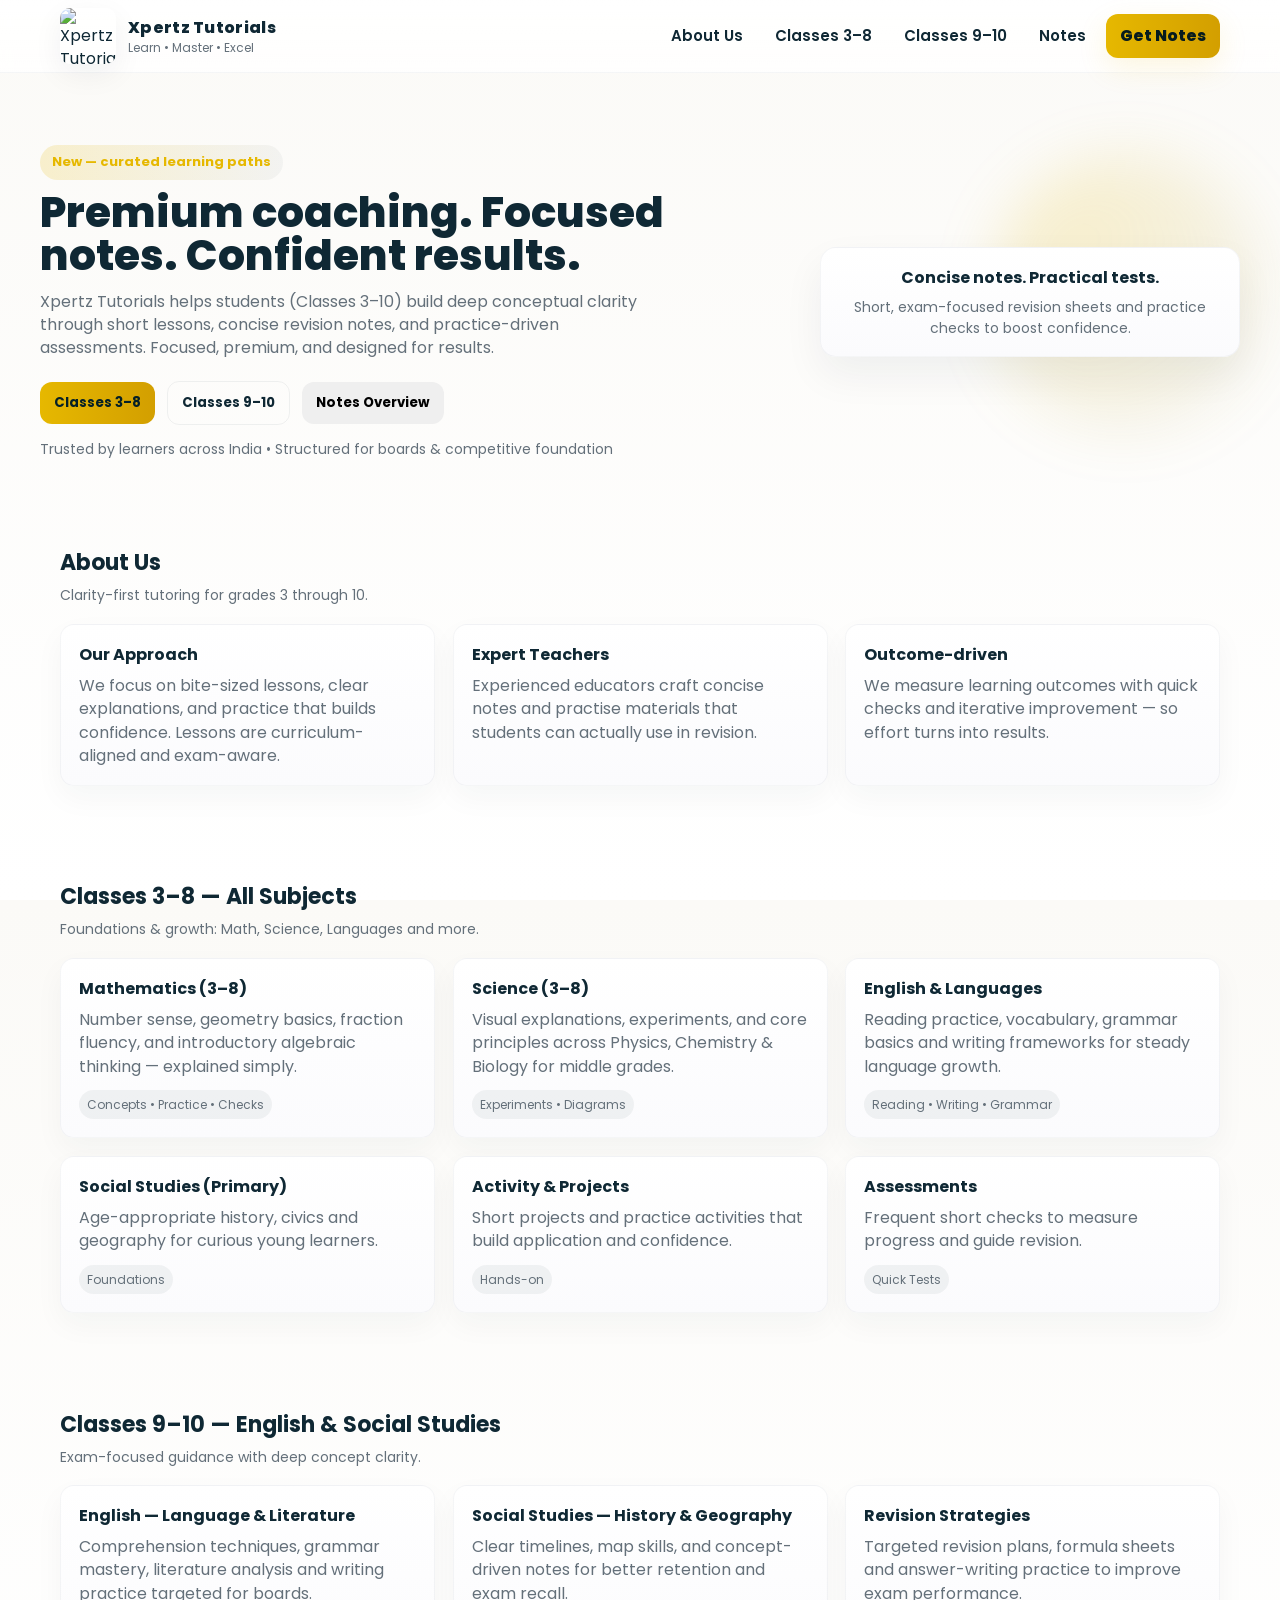
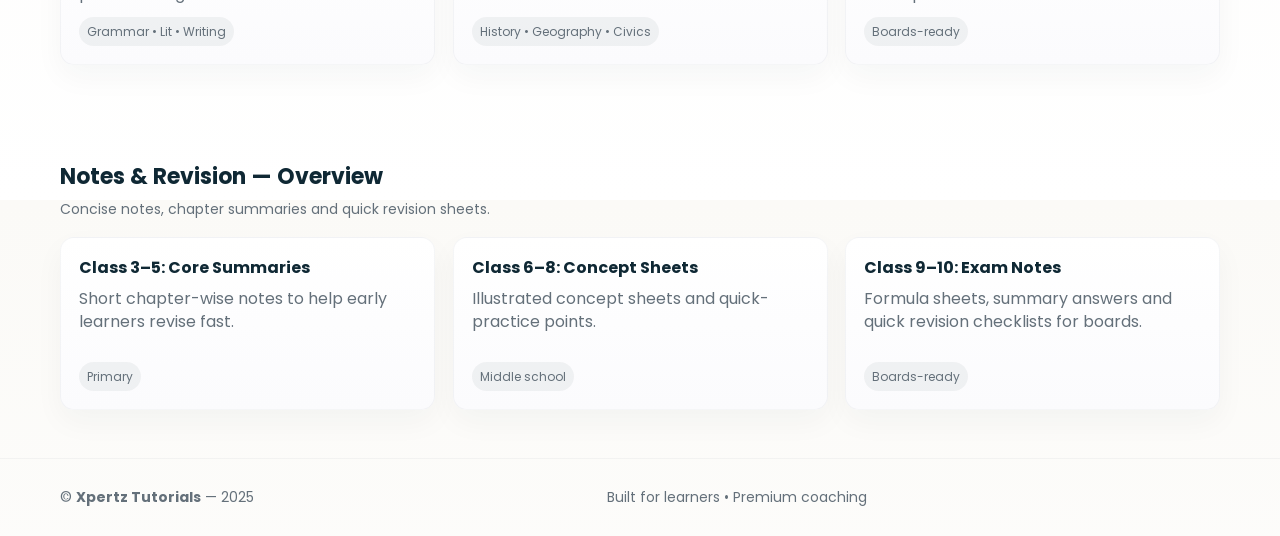
==== commit 92c33883: "Update index.html" ====
--- a/index.html
+++ b/index.html
@@ -1,829 +1,464 @@
 <!doctype html>
 <html lang="en">
 <head>
-  <meta charset="utf-8" />
-  <meta name="viewport" content="width=device-width,initial-scale=1" />
-  <title>Xpertz Tutorials — Home</title>
-
-  <!-- Fonts -->
-  <link href="https://fonts.googleapis.com/css2?family=Poppins:wght@300;400;600;700;800&family=Inter:wght@300;400;600&display=swap" rel="stylesheet">
-
-  <style>
-    /* =========================
-       Theme variables
-       ========================= */
-    :root{
-      --bg-1: #fbfaf7;      /* soft cream */
-      --bg-2: #f6f7f9;      /* near-white section bg */
-      --navy: #0f2834;      /* primary accent */
-      --muted: #64707a;     /* muted text */
-      --gold: #e6b800;      /* gold accent */
-      --gold-dark: #d39f00; /* dark gold */
-      --glass: rgba(15,40,52,0.05);
-      --card-shadow: 0 18px 40px rgba(15,40,52,0.06);
-      --ease: cubic-bezier(.2,.9,.2,1);
-      --radius: 14px;
-      --max-width: 1500px;
-    }
-
-    /* =========================
-       New Animations
-       ========================= */
+  <meta charset="utf-8" />
+  <meta name="viewport" content="width=device-width,initial-scale=1" />
+  <title>Xpertz Tutorials — Home</title>
+
+  <!-- Fonts -->
+  <link href="https://fonts.googleapis.com/css2?family=Poppins:wght@300;400;600;700;800&family=Inter:wght@300;400;600&display=swap" rel="stylesheet">
+
+  <style>
+    /* =========================
+       Theme variables
+       ========================= */
+    :root{
+      --bg-1: #fbfaf7;
+      --bg-2: #f6f7f9;
+      --navy: #0f2834;
+      --muted: #64707a;
+      --gold: #e6b800;
+      --gold-dark: #d39f00;
+      --glass: rgba(15,40,52,0.05);
+      --card-shadow: 0 18px 40px rgba(15,40,52,0.06);
+      --ease: cubic-bezier(.2,.9,.2,1);
+      --radius: 14px;
+      --max-width: 1200px;
+    }
+
+    /* Animations */
     @keyframes cta-pulse {
-        0% { box-shadow: 0 10px 30px rgba(230,184,0,0.12); }
-        50% { box-shadow: 0 10px 40px rgba(230,184,0,0.25); }
-        100% { box-shadow: 0 10px 30px rgba(230,184,0,0.12); }
-    }
-    @keyframes subtle-move {
-        0% { transform: translate(0, 0) scale(1); }
-        50% { transform: translate(15px, 10px) scale(1.05); }
-        100% { transform: translate(0, 0) scale(1); }
-    }
-
-
-    /* =========================
-       Global reset / basics
-       ========================= */
-    *{box-sizing:border-box}
-    html,body{height:100%}
-    body{
-      margin:0;
-      font-family:'Poppins', Inter, system-ui, -apple-system, "Segoe UI", Roboto, "Helvetica Neue", Arial;
-      background:linear-gradient(180deg,var(--bg-1),#ffffff);
-      color:var(--navy);
-      -webkit-font-smoothing:antialiased;
-      -moz-osx-font-smoothing:grayscale;
-      line-height:1.45;
-    }
-    a{color:inherit;text-decoration:none; transition: color .3s ease, background-color .3s ease} /* Added transition */
-    img{display:block;max-width:100%}
-    button{font-family:inherit}
-
-    /* =========================
-       Full-width container helper
-       ========================= */
-    .full-bleed { width:100%; }
-    .inner {
-      max-width: var(--max-width);
-      margin: 0 auto;
-      padding: 0 28px;
-    }
-
-    /* =========================
-       Header / nav
-       ========================= */
-    header {
-      position: sticky;
-      top: 0;
-      z-index: 60;
-      background: linear-gradient(180deg, rgba(255,255,255,0.75), rgba(255,255,255,0.55));
-      backdrop-filter: blur(6px);
-      border-bottom: 1px solid rgba(15,40,52,0.04);
-      transition: box-shadow .3s var(--ease); /* Added transition for smooth hover */
-    }
-    header:hover {
-        box-shadow: 0 4px 10px rgba(0,0,0,0.05); /* Interactive shadow on hover */
-    }
-    .nav-wrap {
-      display:flex;align-items:center;justify-content:space-between;height:76px;
-      gap:18px;
-      max-width: var(--max-width);
-      margin: 0 auto;
-      padding: 0 28px;
-    }
-    .brand {
-      display:flex;align-items:center;gap:14px;
-    }
-    .brand img {
-      width:56px;height:56px;object-fit:contain;border-radius:10px;background:transparent;
-      box-shadow: 0 10px 30px rgba(15,40,52,0.06);
-    }
-    .brand .title { font-weight:700;font-size:18px;color:var(--navy);letter-spacing:0.2px }
-    .brand .tag { font-size:12px;color:var(--muted) }
-
-    nav.primary {
-      display:flex;align-items:center;gap:10px;
-    }
-    .nav-item { position:relative }
-    .nav-link{
-      padding:10px 12px;border-radius:10px;font-weight:600;color:var(--navy);
-      transition:all .35s var(--ease); /* Smoother transition */
-      background:transparent;
-      border:0;cursor:pointer;font-size:15px;
-    }
-    .nav-link:hover{transform:translateY(-3px);background:var(--glass)}
-    .cta {
-      background: linear-gradient(90deg,var(--gold), var(--gold-dark)); /* Used new variable */
-      color: #08202a;
-      padding:10px 14px;border-radius:12px;font-weight:800;margin-left:6px;
-      box-shadow:0 10px 30px rgba(230,184,0,0.12);
-      transition:all .3s var(--ease); /* Added transition */
-    }
-    .cta:hover {
-        transform: translateY(-2px); /* Lift on hover */
-        box-shadow: 0 15px 40px rgba(230,184,0,0.25); /* Deeper interactive shadow */
-    }
-
-    /* Dropdown panel */
-    .dropdown {
-      position:absolute;left:0;top:calc(100% + 12px);
-      min-width:220px;background:var(--bg-2);
-      border-radius:12px;padding:10px;border:1px solid rgba(15,40,52,0.04);
-      box-shadow: 0 12px 40px rgba(15,40,52,0.06);
-      opacity:0;transform:translateY(6px);pointer-events:none;transition:all .3s var(--ease); /* Smoother transition */
-    }
-    .dropdown.show{opacity:1;transform:none;pointer-events:auto}
-    .dropdown a{display:block;padding:8px 10px;border-radius:8px;color:var(--navy);}
-    .dropdown a:hover{background:rgba(15,40,52,0.08); color:var(--gold)} /* Interactive color on hover */
-
-    /* Mobile */
-    .menu-toggle { display:none;border:0;background:transparent;cursor:pointer }
-    @media (max-width:960px){
-      .nav-wrap { padding: 0 16px; }
-      nav.primary{ display:none }
-      .menu-toggle{ display:inline-flex }
-    }
-
-    /* =========================
-       Hero - full width immersive
-       ========================= */
-    .hero-wrap {
-      width:100%;
-      padding: 68px 0 44px;
-      background: linear-gradient(180deg,#ffffff 0%, #fbfbfd 60%);
-      overflow:hidden;
-      position:relative;
-    }
-
-    .hero {
-      display:flex;gap:36px;align-items:center;
-      padding: 14px 28px;
-    }
-
-    .hero-left { flex:1; max-width:800px }
-    .eyebrow {
-      display:inline-block;padding:8px 12px;border-radius:999px;background:linear-gradient(90deg, rgba(230,184,0,0.18), rgba(15,40,52,0.04));color:var(--gold);font-weight:700;font-size:13px;margin-bottom:14px;
-      transition: all .4s var(--ease); /* Added transition */
-    }
-    .eyebrow:hover {
-        background: linear-gradient(90deg, var(--gold), #d39f00); /* Interactive color change */
-        color: white;
-    }
-    h1.hero-title {
-      margin:0;font-size:46px;line-height:1.02;font-weight:800;color:var(--navy);
-      font-family: 'Poppins', sans-serif;
-    }
-    p.lead { margin-top:12px;font-size:17px;color:var(--muted);max-width:58ch }
-    .hero-ctas { margin-top:22px;display:flex;gap:12px;flex-wrap:wrap;align-items:center }
-
-    .btn {
-      border:0;padding:12px 16px;border-radius:12px;font-weight:700;cursor:pointer;
-      transition:all .35s var(--ease); /* Added smooth transition */
-    }
-    .btn-primary { 
-        background: linear-gradient(90deg,var(--gold), var(--gold-dark)); 
-        color:#032028; 
-        /* Pulse Animation */
-        animation: cta-pulse 3s infinite alternate ease-in-out;
-    }
-    .btn-primary:hover {
-        background: linear-gradient(90deg, #ffd700, #e6b800); /* Slightly brighter gold on hover */
-        transform: translateY(-3px);
-    }
-    .btn-outline { background:transparent;border:1px solid rgba(15,40,52,0.06);color:var(--navy) }
-    .btn-outline:hover {
-        background: var(--navy); 
-        color: white;
-        border-color: var(--navy);
-        transform: translateY(-3px);
-    }
-
-    /* Right: hero illustration / cards */
-    .hero-right { flex:1.05; min-height:360px; display:flex;align-items:center;justify-content:center;gap:18px;position:relative }
-    .hero-cards { width:100%; display:grid;grid-template-columns:repeat(3,1fr);gap:18px }
-    .hc {
-      background:linear-gradient(180deg,#ffffff, #fbfbfd);
-      border-radius:16px;padding:18px;border:1px solid rgba(15,40,52,0.04);
-      box-shadow:var(--card-shadow);transition:transform .35s var(--ease), box-shadow .35s var(--ease); /* Smoother transition */
-    }
-    .hc:hover{transform:translateY(-8px); box-shadow: 0 25px 50px rgba(15,40,52,0.12)} /* Deeper shadow on hover */
-    .hc h4{margin:0;font-size:16px;color:var(--navy)}
-    .hc p{margin:8px 0 0;color:var(--muted);font-size:13px}
-
-    /* subtle parallax shapes */
-    .hero-deco {
-      position:absolute;right:-80px;top:-60px;width:420px;height:420px;border-radius:50%;
-      background: radial-gradient(circle at 30% 30%, rgba(230,184,0,0.20), rgba(15,40,52,0.05)); /* Increased color interactivity */
-      filter: blur(40px);pointer-events:none;transform:translateZ(0);
-      /* Floating Animation */
-      animation: subtle-move 20s infinite ease-in-out alternate;
-    }
-
-    /* =========================
-       Courses / sections (full width)
-       ========================= */
-    section { padding:48px 0; width:100%; }
-    .section-inner { max-width:var(--max-width); margin:0 auto; padding:0 28px; }
-
-    .section-title { display:flex;align-items:center;justify-content:space-between;gap:12px;margin-bottom:18px }
-    .section-title h3{margin:0;font-size:22px;color:var(--navy);font-weight:700}
-    .cards-grid { display:grid;grid-template-columns:repeat(3,1fr);gap:18px }
-
-    .course-card {
-      background:linear-gradient(180deg,#fff,#fbfbfd);
-      border-radius:14px;padding:18px;border:1px solid rgba(15,40,52,0.04);
-      box-shadow: 0 12px 30px rgba(15,40,52,0.04);transition:transform .35s var(--ease),box-shadow .35s var(--ease), border-color .35s var(--ease); /* Smoother transition */
-    }
-    .course-card:hover{ 
-        transform:translateY(-10px); 
-        box-shadow: 0 35px 70px rgba(15,40,52,0.15); /* Deeper interactive shadow */
-        border-color: var(--gold); /* Interactive border color */
-    }
-    .course-card h4{margin:0 0 8px}
-    .course-card p{color:var(--muted);margin:0;font-size:14px}
-    .badge { 
-        display:inline-block;padding:6px 8px;border-radius:999px;background:rgba(15,40,52,0.05);font-size:12px;color:var(--muted);margin-top:12px;
-        transition: all .35s var(--ease); /* Added transition */
-    }
-    .course-card:hover .badge {
-        background: var(--gold-dark); /* Color interaction on hover */
-        color: white;
-    }
-
-
-    /* =========================
-       Horizontal tile scroll (auto + drag + snap)
-       ========================= */
-    .tile-strip {
-      margin-top:18px;
-      overflow:hidden;
-      position:relative;
-      padding:12px 6px;
-    }
-    .tiles {
-      display:flex;gap:12px; align-items:stretch;
-      scroll-snap-type: x mandatory;
-      overflow-x:auto;
-      padding-bottom:8px;
-      -webkit-overflow-scrolling:touch;
-      scroll-behavior:smooth;
-    }
-    .tile {
-      flex:0 0 320px; height:200px; border-radius:12px; background:linear-gradient(180deg,#ffffff,#f8f9fb);
-      border:1px solid rgba(15,40,52,0.04); box-shadow: 0 12px 30px rgba(15,40,52,0.04);
-      scroll-snap-align:center; position:relative; overflow:hidden;
-      cursor:grab; transition:transform .35s var(--ease), box-shadow .35s var(--ease); /* Smoother transition */
-    }
-    .tile:active { cursor:grabbing }
-    .tile:hover { 
-        transform: translateY(-6px);
-        box-shadow: 0 18px 40px rgba(15,40,52,0.1); /* Interactive shadow */
-    }
-    .tile .img {
-      position:absolute;inset:0;background-size:cover;background-position:center;filter:contrast(95%) saturate(95%);
-    }
-    .tile .overlay {
-      position:absolute;inset:0;background:linear-gradient(180deg, transparent 40%, rgba(15,40,52,0.34) 100%);
-    }
-    .tile .meta {
-      position:absolute;left:14px;bottom:14px;color:#fff;z-index:3;
-      font-weight:700;text-shadow:0 8px 18px rgba(0,0,0,0.4);
-      transition: all .35s var(--ease); /* Added transition */
-    }
-    .tile:hover .meta {
-        transform: translateY(-5px); /* Meta text lifts with the tile */
-    }
-
-    /* Controls */
-    .tile-controls { display:flex;gap:8px;align-items:center;margin-left:8px }
-    .control-btn {
-      border:0;background:transparent;padding:8px;border-radius:8px;cursor:pointer;color:var(--navy);
-      box-shadow:0 6px 18px rgba(15,40,52,0.04);
-      background: #fff;
-      transition: all .3s var(--ease); /* Added transition */
-    }
-    .control-btn:hover {
-        background: var(--gold); /* Interactive color change */
-        color: white;
-        transform: scale(1.05);
-        box-shadow: 0 8px 20px rgba(230,184,0,0.3);
-    }
-
-    /* =========================
-       Notes / About / Contact
-       ========================= */
-    .notes-grid { display:flex;gap:18px;flex-wrap:wrap }
-    .note-card { 
-        flex:1; min-width:260px; background:linear-gradient(180deg,#fff,#fbfbfd);border-radius:12px;padding:14px;border:1px solid rgba(15,40,52,0.04);
-        transition: all .35s var(--ease); /* Added transition */
-    }
-    .note-card:hover {
-        transform: translateY(-4px);
-        box-shadow: 0 18px 40px rgba(15,40,52,0.1);
-        border-color: var(--gold);
-    }
-
-    .about-split { display:flex;gap:28px;align-items:center }
-    .about-img { flex:1; min-height:260px;border-radius:14px;background:linear-gradient(180deg,#fff,#f6f8fb);border:1px solid rgba(15,40,52,0.04) }
-    .about-text { flex:1.2 }
-
-    /* Contact form */
-    .contact-form { max-width:720px; background:linear-gradient(180deg,#fff,#fbfbfd);border-radius:12px;padding:18px;border:1px solid rgba(15,40,52,0.04) }
-    .input, textarea { 
-        width:100%;padding:12px;border-radius:10px;border:1px solid rgba(15,40,52,0.06);background:transparent;outline:none;color:var(--navy);font-size:14px;
-        transition: border-color .3s ease, box-shadow .3s ease; /* Added transition */
-    }
-    .input:focus, textarea:focus {
-        border-color: var(--gold);
-        box-shadow: 0 0 0 2px rgba(230,184,0,0.3);
-    }
-    textarea { resize:vertical; min-height:120px }
-
-    /* Footer */
-    footer { padding:28px 0;border-top:1px solid rgba(15,40,52,0.04);background:transparent }
-    .footer-inner { display:flex;align-items:center;justify-content:space-between;gap:12px;flex-wrap:wrap }
-
-    /* Small responsiveness */
-    @media (max-width:1100px){
-      .hero{flex-direction:column-reverse;gap:22px}
-      .hero-right{min-height:320px}
-      .cards-grid{ grid-template-columns: repeat(2,1fr) }
-      .tiles .tile{ flex:0 0 280px; height:180px }
-    }
-    @media (max-width:720px){
-      .nav-wrap{padding:0 16px}
-      .brand .title{display:none}
-      .hc{ display:none }
-      .cards-grid{ grid-template-columns: 1fr }
-      .tiles .tile{ flex:0 0 88%; height:190px }
-    }
-
-    /* Fix: Ensure main sections are visible immediately */
-    .reveal { 
-        opacity:0; 
-        transform:translateY(12px); 
-        transition: all .9s var(--ease) 
-    }
-    .reveal.show { 
-        opacity:1; 
-        transform:none 
-    }
-  </style>
+      0% { box-shadow: 0 10px 30px rgba(230,184,0,0.10); transform: translateY(0); }
+      50% { box-shadow: 0 18px 50px rgba(230,184,0,0.20); transform: translateY(-2px); }
+      100% { box-shadow: 0 10px 30px rgba(230,184,0,0.10); transform: translateY(0); }
+    }
+    @keyframes float-slow {
+      0% { transform: translateY(0px) }
+      50% { transform: translateY(-8px) }
+      100% { transform: translateY(0px) }
+    }
+
+    /* Global reset / basics */
+    *,*::before,*::after{box-sizing:border-box}
+    html,body{height:100%}
+    body{
+      margin:0;
+      font-family:'Poppins', Inter, system-ui, -apple-system, "Segoe UI", Roboto, "Helvetica Neue", Arial;
+      background:linear-gradient(180deg,var(--bg-1),#ffffff);
+      color:var(--navy);
+      -webkit-font-smoothing:antialiased;
+      -moz-osx-font-smoothing:grayscale;
+      line-height:1.45;
+      -webkit-font-feature-settings: "liga" 1;
+    }
+    a{color:inherit;text-decoration:none;}
+    img{display:block;max-width:100%;height:auto}
+    button{font-family:inherit;cursor:pointer}
+
+    /* Layout helpers */
+    .inner { max-width:var(--max-width); margin:0 auto; padding:0 20px; }
+    .container { padding:48px 0; }
+
+    /* Header / navigation */
+    header{
+      position:sticky; top:0; z-index:80;
+      background: linear-gradient(180deg, rgba(255,255,255,0.92), rgba(255,255,255,0.80));
+      backdrop-filter: blur(6px);
+      border-bottom: 1px solid rgba(15,40,52,0.04);
+    }
+    .nav {
+      display:flex; align-items:center; justify-content:space-between; gap:16px;
+      height:72px; max-width:var(--max-width); margin:0 auto; padding:0 20px;
+    }
+    .brand { display:flex; gap:12px; align-items:center; }
+    .brand img { width:56px; height:56px; object-fit:contain; border-radius:10px; box-shadow: 0 10px 30px rgba(15,40,52,0.06); }
+    .brand .title { font-weight:800; color:var(--navy); font-size:16px; letter-spacing:0.3px; }
+    .brand .tag { font-size:12px; color:var(--muted); }
+
+    nav.primary { display:flex; gap:8px; align-items:center; }
+    .nav-link{
+      padding:8px 12px; border-radius:10px; font-weight:600; color:var(--navy);
+      transition: all .28s var(--ease); background:transparent; border:0; font-size:15px;
+    }
+    .nav-link:hover { transform:translateY(-3px); background:var(--glass); }
+
+    .cta {
+      background: linear-gradient(90deg,var(--gold), var(--gold-dark));
+      color:#071b1e; padding:10px 14px; border-radius:12px; font-weight:800;
+      box-shadow: 0 10px 30px rgba(230,184,0,0.12); animation: cta-pulse 3.6s infinite alternate;
+      transition: transform .25s var(--ease), box-shadow .25s var(--ease);
+    }
+    .cta:hover { transform: translateY(-3px); box-shadow: 0 18px 50px rgba(230,184,0,0.22); }
+
+    /* Mobile */
+    .menu-toggle { display:none; border:0; background:transparent; padding:8px; border-radius:8px; }
+    @media (max-width:960px){
+      nav.primary { display:none; }
+      .menu-toggle { display:inline-flex; }
+      .brand .title { display:none; }
+    }
+
+    /* HERO */
+    .hero {
+      padding:72px 0 40px; display:flex; gap:28px; align-items:center; justify-content:space-between;
+    }
+    .hero-left { flex:1; max-width:720px; }
+    .eyebrow {
+      display:inline-block; padding:8px 12px; border-radius:999px;
+      background:linear-gradient(90deg, rgba(230,184,0,0.18), rgba(15,40,52,0.04));
+      color:var(--gold); font-weight:700; font-size:13px; margin-bottom:12px;
+      transition: all .25s var(--ease);
+    }
+    h1 { margin:0; font-size:42px; line-height:1.02; font-weight:800; color:var(--navy); }
+    p.lead { margin-top:12px; font-size:16px; color:var(--muted); max-width:60ch; }
+
+    .hero-ctas { margin-top:22px; display:flex; gap:12px; flex-wrap:wrap; align-items:center; }
+    .btn { padding:11px 14px; border-radius:12px; font-weight:700; border:0; transition:all .28s var(--ease); }
+    .btn-primary { background: linear-gradient(90deg,var(--gold), var(--gold-dark)); color:#052026; animation: cta-pulse 3s infinite alternate; }
+    .btn-outline { background:transparent; border:1px solid rgba(15,40,52,0.06); color:var(--navy); }
+    .btn:hover { transform: translateY(-3px); }
+
+    .hero-right { flex:0 0 420px; min-height:240px; display:flex; align-items:center; justify-content:center; position:relative; }
+    .hero-card {
+      width:100%; background:linear-gradient(180deg,#fff,#fbfbfd); border-radius:16px; padding:18px;
+      border:1px solid rgba(15,40,52,0.04); box-shadow: var(--card-shadow); transition: transform .35s var(--ease);
+    }
+    .hero-card:hover { transform:translateY(-6px); box-shadow: 0 30px 70px rgba(15,40,52,0.12); }
+
+    .hero-deco {
+      position:absolute; right:-28px; top:-28px; width:280px; height:280px; border-radius:50%;
+      background: radial-gradient(circle at 30% 30%, rgba(230,184,0,0.18), rgba(15,40,52,0.04));
+      filter: blur(28px); pointer-events:none; animation: float-slow 12s infinite ease-in-out;
+      z-index:-1;
+    }
+
+    /* Sections */
+    section { padding:56px 0; }
+    .section-title { display:flex; align-items:center; justify-content:space-between; gap:12px; margin-bottom:18px; }
+    .section-title h3 { margin:0; font-size:22px; color:var(--navy); font-weight:700; }
+    .muted-sm { color:var(--muted); font-size:14px; margin-top:6px; }
+
+    /* Cards grid */
+    .grid-3 { display:grid; grid-template-columns:repeat(3,1fr); gap:18px; }
+    .card {
+      background: linear-gradient(180deg,#fff,#fbfbfd); border-radius:14px; padding:18px; border:1px solid rgba(15,40,52,0.04);
+      box-shadow: 0 12px 30px rgba(15,40,52,0.04); transition: transform .35s var(--ease), box-shadow .35s var(--ease);
+    }
+    .card:hover { transform: translateY(-10px); box-shadow: 0 35px 70px rgba(15,40,52,0.12); border-color:var(--gold); }
+    .badge { display:inline-block; padding:6px 8px; border-radius:999px; background:rgba(15,40,52,0.05); font-size:12px; color:var(--muted); margin-top:12px; }
+
+    /* Responsive */
+    @media (max-width:1100px){
+      .grid-3 { grid-template-columns: repeat(2,1fr); }
+      .hero { flex-direction:column; align-items:flex-start; gap:22px; }
+      .hero-right { width:100%; max-width:520px; }
+    }
+    @media (max-width:720px){
+      .grid-3 { grid-template-columns: 1fr; }
+      .nav { padding:0 12px; }
+      h1 { font-size:32px; }
+      .brand img { width:48px; height:48px; }
+    }
+
+    /* Reveal */
+    .reveal { opacity:0; transform: translateY(14px); transition: all .85s var(--ease); will-change:transform,opacity; }
+    .reveal.show { opacity:1; transform:none; }
+
+    /* Footer */
+    footer { padding:28px 0; border-top:1px solid rgba(15,40,52,0.04); background:transparent; }
+    .footer-inner { display:flex; align-items:center; justify-content:space-between; gap:12px; flex-wrap:wrap; color:var(--muted); font-size:14px; }
+
+    /* Tiny utilities */
+    .center { display:flex; align-items:center; justify-content:center; }
+  </style>
 </head>
 <body>
 
-  <!-- HEADER -->
-  <header>
-    <div class="nav-wrap">
-      <div class="brand" aria-hidden="false">
-        <img src="xpertz-logo.png" alt="Xpertz Tutorials logo" onerror="this.style.display='none'">
-        <div>
-          <div class="title">Xpertz Tutorials</div>
-          <div class="tag">Learn • Master • Excel</div>
-        </div>
-      </div>
-
-      <nav class="primary" aria-label="Main navigation">
-        <div class="nav-item">
-          <button class="nav-link" data-dd="courses" aria-expanded="false">Courses ▾</button>
-          <div class="dropdown" id="dd-courses" role="menu" aria-hidden="true">
-            <a href="#courses">All Courses</a>
-            <a href="#courses">STEM Foundations</a>
-            <a href="#courses">English & Humanities</a>
-            <a href="#courses">Competitive Prep</a>
-          </div>
-        </div>
-
-        <div class="nav-item">
-          <button class="nav-link" data-dd="notes" aria-expanded="false">Notes ▾</button>
-          <div class="dropdown" id="dd-notes" role="menu" aria-hidden="true">
-            <a href="#notes">Class Notes (3–10)</a>
-            <a href="#notes">Revision Sheets</a>
-            <a href="#notes">Download Center</a>
-          </div>
-        </div>
-
-        <div class="nav-item"><button class="nav-link" data-dd="class38" aria-expanded="false">Class 3–8 ▾</button>
-          <div class="dropdown" id="dd-class38" role="menu" aria-hidden="true">
-            <a href="#courses">Primary Math</a>
-            <a href="#courses">Science Explorers</a>
-            <a href="#courses">English Basics</a>
-          </div>
-        </div>
-
-        <div class="nav-item"><button class="nav-link" data-dd="class910" aria-expanded="false">Class 9–10 ▾</button>
-          <div class="dropdown" id="dd-class910" role="menu" aria-hidden="true">
-            <a href="#courses">English Language & Lit</a>
-            <a href="#courses">Social Studies (History & Geo)</a>
-          </div>
-        </div>
-
-        <a class="nav-link" href="#about">About</a>
-        <a class="nav-link" href="#contact">Contact</a>
-
-        <a class="cta" href="#enroll">Enroll</a>
-      </nav>
-
-      <button class="menu-toggle" aria-label="Open menu" id="mobileOpen">
-        <svg width="22" height="22" viewBox="0 0 24 24" fill="none"><path d="M3 6h18M3 12h18M3 18h18" stroke="#0f2834" stroke-width="1.6" stroke-linecap="round"/></svg>
-      </button>
-    </div>
-  </header>
-
-  <!-- HERO -->
-  <div class="hero-wrap full-bleed">
-    <div class="inner hero" role="region" aria-label="Intro">
-      <div class="hero-left">
-        <div class="eyebrow">New — curated learning paths</div>
-        <h1 class="hero-title">Build deep understanding. <br> Score higher with confident study.</h1>
-        <p class="lead">Xpertz Tutorials offers focused, bite-sized lessons, clear revision notes, and practice-driven assessments for students in classes 3–10. Learn from expert instructors and level up — step by step.</p>
-
-        <div class="hero-ctas">
-          <button class="btn btn-primary" onclick="location.href='#courses'">Explore Courses</button>
-          <button class="btn btn-outline" onclick="location.href='#notes'">Get Notes</button>
-          <button class="btn" onclick="openJoin()" style="background:transparent;border:1px solid rgba(15,40,52,0.06);">Watch Intro</button>
-        </div>
-
-        <div style="display:flex;gap:10px;margin-top:18px">
-          <div class="small" style="color:var(--muted)">Trusted by learners across India</div>
-        </div>
-      </div>
-
-      <div class="hero-right" aria-hidden="false">
-        <div class="hero-cards" aria-hidden="true">
-          <div class="hc reveal"> <!-- Kept reveal on card -->
-            <h4>Interactive Lessons</h4>
-            <p>Short modules with checkpoints and examples.</p>
-          </div>
-          <div class="hc reveal"> <!-- Kept reveal on card -->
-            <h4>Concise Notes</h4>
-            <p>High-quality revision sheets for quick recall.</p>
-          </div>
-          <div class="hc reveal"> <!-- Kept reveal on card -->
-            <h4>Practice Tests</h4>
-            <p>Periodic assessments with instant feedback.</p>
-          </div>
-          <!-- Ensuring all three cards are visible to match the style -->
-        </div>
-
-        <div class="hero-deco" aria-hidden="true"></div>
-      </div>
-    </div>
-  </div>
-
-  <!-- COURSES -->
-  <section id="courses" class="full-bleed">
-    <div class="section-inner inner"> <!-- REMOVED 'reveal' class -->
-      <div class="section-title">
-        <div>
-          <h3>Popular Courses</h3>
-          <div style="color:var(--muted);margin-top:6px">Structured paths for every grade and goal.</div>
-        </div>
-        <div>
-          <a class="btn btn-outline" href="#courses">View all</a>
-        </div>
-        
-      </div>
-
-      <div class="cards-grid">
-        <div class="course-card reveal">
-          <h4>Foundations — Mathematics (Class 3–5)</h4>
-          <p>Friendly foundations, visual learning and practice in Arithmetic and early Algebra.</p>
-          <div class="badge">Class 3–5 • Interactive</div>
-        </div>
-
-        <div class="course-card reveal">
-          <h4>Science Explorers (Class 6–8)</h4>
-          <p>Experiments, diagrams, and clear explanatory notes covering Physics, Chemistry, and Biology.</p>
-          <div class="badge">Class 6–8 • Hands-on</div>
-        </div>
-
-        <div class="course-card reveal">
-          <h4>English Language & Lit (Class 9–10)</h4>
-          <p>Master literary analysis, comprehension, and grammar rules for board exams.</p>
-          <div class="badge">Class 9–10 • Literature Focus</div>
-        </div>
-        
-        <div class="course-card reveal">
-          <h4>Social Science Deep Dive (Class 9–10)</h4>
-          <p>In-depth notes on History, Geography, Civics, and Economics for concept clarity.</p>
-          <div class="badge">Class 9–10 • Humanities</div>
-        </div>
-
-        <div class="course-card reveal">
-          <h4>All Subjects Mega Pack (Class 7)</h4>
-          <p>A bundled course covering Math, Science, and Social Science for Class 7 students.</p>
-          <div class="badge">Class 7 • Complete Pack</div>
-        </div>
-
-        <div class="course-card reveal">
-          <h4>Primary Language Skills (Class 3–5)</h4>
-          <p>Building strong reading, writing, and vocabulary fundamentals.</p>
-          <div class="badge">Class 3–5 • Language Arts</div>
-        </div>
-      </div>
-
-      <!-- Horizontal tile strip -->
-      <div style="margin-top:28px">
-        <div style="display:flex;align-items:center;justify-content:space-between">
-          <div style="font-weight:700;font-size:18px">Highlights</div>
-          <div class="tile-controls">
-            <button class="control-btn" id="tilePrev" aria-label="previous">◀</button>
-            <button class="control-btn" id="tileNext" aria-label="next">▶</button>
-        </div>
-        </div>
-
-        <div class="tile-strip">
-          <div class="tiles" id="tiles">
-            <!-- Placeholder tiles (replace backgrounds with real images later) -->
-            <div class="tile" tabindex="0">
-              <div class="img" style="background-image:linear-gradient(180deg, rgba(230,184,0,0.12), rgba(15,40,52,0.08)), url('https://images.unsplash.com/photo-1584697964154-2a0f9b1f9d8b?auto=format&fit=crop&w=1200&q=60');"></div>
-              <div class="overlay"></div>
-              <div class="meta">Interactive Quizzes</div>
-            </div>
-
-            <div class="tile" tabindex="0">
-              <div class="img" style="background-image:linear-gradient(180deg, rgba(15,40,52,0.06), rgba(15,40,52,0.12)), url('https://images.unsplash.com/photo-1519389950473-47ba0277781c?auto=format&fit=crop&w=1200&q=60');"></div>
-              <div class="overlay"></div>
-              <div class="meta">Live Doubt Solving</div>
-            </div>
-
-            <div class="tile" tabindex="0">
-              <div class="img" style="background-image:linear-gradient(180deg, rgba(230,184,0,0.06), rgba(15,40,52,0.08)), url('https://images.unsplash.com/photo-1523580846011-d3a5bc25702f?auto=format&fit=crop&w=1200&q=60');"></div>
-              <div class="overlay"></div>
-              <div class="meta">Compact Notes</div>
-            </div>
-
-            <div class="tile" tabindex="0">
-              <div class="img" style="background-image:linear-gradient(180deg, rgba(15,40,52,0.06), rgba(15,40,52,0.12)), url('https://images.unsplash.com/photo-1522202176988-66273c2fd55f?auto=format&fit=crop&w=1200&q=60');"></div>
-              <div class="overlay"></div>
-              <div class="meta">Progress Tracking</div>
-            </div>
-
-            <div class="tile" tabindex="0">
-              <div class="img" style="background-image:linear-gradient(180deg, rgba(230,184,0,0.06), rgba(15,40,52,0.08)), url('https://images.unsplash.com/photo-1521747116042-5a810fda9664?auto=format&fit=crop&w=1200&q=60');"></div>
-              <div class="overlay"></div>
-              <div class="meta">Mentor Feedback</div>
-            </div>
-          </div>
-        </div>
-      </div>
-    </div>
-  </section>
-
-  <!-- NOTES -->
-  <section id="notes" class="full-bleed" style="background:linear-gradient(180deg,#ffffff,#fbfbfd);">
-    <div class="section-inner inner"> <!-- REMOVED 'reveal' class -->
-      <div class="section-title">
-        <div>
-          <h3>Notes & Revision</h3>
-          <div style="color:var(--muted);margin-top:6px">Download crisp summary notes and formula sheets.</div>
-        </div>
-        <div>
-          <a class="btn btn-primary" href="#notes">View All Notes</a>
-        </div>
-      </div>
-
-      <div class="notes-grid">
-        <div class="note-card reveal">
-          <strong>Class 8: Complete Science Notes</strong>
-          <p style="color:var(--muted);margin-top:8px">Covers all chapters including Crop Production and Microorganisms.</p>
-        </div>
-        <div class="note-card reveal">
-          <strong>Class 9: Social Science - History Summary</strong>
-          <p style="color:var(--muted);margin-top:8px">Chapter-wise summaries for easy recall of key historical events.</p>
-        </div>
-        <div class="note-card reveal">
-          <strong>Class 10: English - Grammar Guide</strong>
-          <p style="color:var(--muted);margin-top:8px">Comprehensive guide to Tenses, Modals, and Passive Voice.</p>
-        </div>
-        <div class="note-card reveal">
-          <strong>Class 6: Mathematics - Key Concepts</strong>
-          <p style="color:var(--muted);margin-top:8px">Illustrated notes for Geometry and Basic Algebra principles.</p>
-        </div>
-      </div>
-    </div>
-  </section>
-
-  <!-- ABOUT -->
-  <section id="about" class="full-bleed">
-    <div class="section-inner inner"> <!-- REMOVED 'reveal' class -->
-      <div class="about-split">
-        <div class="about-text reveal"> <!-- KEPT reveal on text block -->
-          <h3>About Xpertz Tutorials</h3>
-          <p style="color:var(--muted);margin-top:10px">Xpertz Tutorials was founded on the principle of **Clarity First**. We recognized the need for educational content that is not only accurate but also simple, structured, and easy to consume. Our team of experienced educators focuses exclusively on foundational concepts for the 3rd to 10th grades.</p>
-            <p style="color:var(--muted);margin-top:10px">By combining deep subject matter expertise with modern, interactive web design, we ensure that students spend less time navigating complexity and more time building genuine subject mastery. Our content is continuously refined based on user feedback and curriculum updates.</p>
-          <ul style="color:var(--muted);margin-top:12px">
-            <li>Structured learning paths</li>
-            <li>Short lessons for busy students</li>
-            <li>Hands-on practice & instant feedback</li>
-          </ul>
-        </div>
-
-        <div class="about-img reveal" aria-hidden="true" style="background-image: linear-gradient(180deg, rgba(230,184,0,0.06), rgba(15,40,52,0.02));"></div> <!-- KEPT reveal on image -->
-      </div>
-    </div>
-  </section>
-
-  <!-- CONTACT -->
-  <section id="contact" class="full-bleed" style="background:var(--bg-1);">
-    <div class="section-inner inner"> <!-- REMOVED 'reveal' class -->
-      <div style="display:flex;align-items:flex-start;gap:28px;flex-wrap:wrap">
-        <div style="flex:1;min-width:320px">
-          <h3>Get in touch</h3>
-          <p style="color:var(--muted);margin-top:8px">Have questions or want a demo class? Drop us a message and we'll respond within one business day.</p>
-
-          <form id="contactForm" class="contact-form" style="margin-top:14px">
-            <input class="input" name="name" placeholder="Full name" required />
-            <input class="input" name="email" placeholder="Email address" required style="margin-top:8px"/>
-            <textarea name="message" placeholder="How can we help?" required style="margin-top:8px"></textarea>
-            <div style="display:flex;gap:8px;margin-top:10px">
-              <button class="btn btn-primary" type="submit">Send message</button>
-              <button class="btn btn-outline" type="button" onclick="location.href='#enroll'">Enroll</button>
-            </div>
-            <div id="formMsg" style="margin-top:8px;color:var(--muted)"></div>
-          </form>
-        </div>
-
-        <aside style="width:320px">
-          <div style="background:linear-gradient(180deg,#fff,#fbfbfd);border-radius:12px;padding:16px;border:1px solid rgba(15,40,52,0.04)">
-            <strong>Contact</strong>
-            <div style="color:var(--muted);margin-top:8px">Email: hello@xpertztutorials.com</div>
-            <div style="color:var(--muted);margin-top:2px">Phone: +91 98765 43210</div>
-            <div style="color:var(--muted);margin-top:10px"><strong>Office</strong><div style="margin-top:6px;color:var(--muted)">Mumbai, India</div></div>
-          </div>
-        </aside>
-      </div>
-    </div>
-  </section>
-
-  <!-- FOOTER -->
-  <footer>
-    <div class="footer-inner inner">
-      <div style="color:var(--muted)">© <strong>Xpertz Tutorials</strong> — 2025</div>
-      <div style="color:var(--muted)">Privacy · Terms · Sitemap</div>
-      <div style="color:var(--muted)"></div>
-    </div>
-  </footer>
-
-  <!-- Mobile menu panel -->
-  <div id="mobileMenu" style="display:none;position:fixed;inset:0;background:rgba(15,40,52,0.8);z-index:120;padding:26px;overflow:auto;color:#fff">
-    <div style="display:flex;justify-content:space-between;align-items:center;margin-bottom:12px">
-      <div style="display:flex;gap:12px;align-items:center">
-        <img src="xpertz-logo.png" alt="" style="width:44px;height:44px;object-fit:contain;border-radius:8px">
-        <div style="font-weight:800">Xpertz Tutorials</div>
-      </div>
-      <button id="mobileClose" style="background:transparent;border:0;color:#fff;font-size:28px;cursor:pointer">&times;</button>
-      
-    </div>
-
-    <nav style="display:flex;flex-direction:column;gap:12px">
-      <a href="#courses" onclick="closeMobile()">Courses</a>
-      <a href="#notes" onclick="closeMobile()">Notes</a>
-      <a href="#class38" onclick="closeMobile()">Class 3–8</a>
-      <a href="#class910" onclick="closeMobile()">Class 9–10</a>
-      <a href="#about" onclick="closeMobile()">About</a>
-      <a href="#contact" onclick="closeMobile()">Contact</a>
-      <a href="#enroll" class="cta" style="display:inline-block;margin-top:8px" onclick="closeMobile()">Enroll</a>
-    </nav>
-    
-  </div>
-
-  <script>
-    /* ---------------------------
-       Dropdown interactions
-       --------------------------- */
-    document.querySelectorAll('[data-dd]').forEach(btn=>{
-      const key = btn.dataset.dd;
-      const panel = document.getElementById('dd-' + key);
-      btn.addEventListener('click', (e)=>{
-        const open = panel.classList.contains('show');
-        document.querySelectorAll('.dropdown').forEach(d=>d.classList.remove('show'));
-        document.querySelectorAll('[data-dd]').forEach(b=>b.setAttribute('aria-expanded','false'));
-        if(!open){ panel.classList.add('show'); btn.setAttribute('aria-expanded','true'); panel.setAttribute('aria-hidden','false') }
-      });
-    });
-    document.addEventListener('click', (e)=>{
-      if(!e.target.closest('.nav-item')) {
-        document.querySelectorAll('.dropdown').forEach(d=>d.classList.remove('show'));
-        document.querySelectorAll('[data-dd]').forEach(b=>b.setAttribute('aria-expanded','false'));
-      }
-    });
-
-    /* ---------------------------
-       Reveal on scroll
-       --------------------------- */
-    const reveals = document.querySelectorAll('.reveal');
-    const obs = new IntersectionObserver(entries=>{
-      entries.forEach(entry=>{
-        if(entry.isIntersecting) entry.target.classList.add('show');
-      });
-    }, {threshold: 0.12});
-    reveals.forEach(r=>obs.observe(r));
-
-    /* ---------------------------
-       Tiles: drag-to-scroll + autoplay + controls
-       --------------------------- */
-    const tiles = document.getElementById('tiles');
-    let isDown = false, startX, scrollLeft;
-    if(tiles){
-      tiles.addEventListener('mousedown', (e)=>{
-        isDown = true; tiles.classList.add('active'); startX = e.pageX - tiles.offsetLeft; scrollLeft = tiles.scrollLeft;
-      });
-      tiles.addEventListener('mouseleave', ()=>{ isDown=false; tiles.classList.remove('active') });
-      tiles.addEventListener('mouseup', ()=>{ isDown=false; tiles.classList.remove('active') });
-      tiles.addEventListener('mousemove', (e)=>{
-        if(!isDown) return;
-        e.preventDefault();
-        const x = e.pageX - tiles.offsetLeft;
-        const walk = (x - startX) * 1.2;
-        tiles.scrollLeft = scrollLeft - walk;
-      });
-
-      // touch drag
-      let touchStartX = 0, touchStartScroll = 0;
-      tiles.addEventListener('touchstart', (e)=>{
-        touchStartX = e.touches[0].pageX; touchStartScroll = tiles.scrollLeft;
-      }, {passive:true});
-      tiles.addEventListener('touchmove', (e)=>{
-        const x = e.touches[0].pageX; const walk = (x - touchStartX) * 1.2;
-        tiles.scrollLeft = touchStartScroll - walk;
-      }, {passive:true});
-    }
-
-    // autoplay: gentle auto-scroll loop
-    let tileAuto;
-    function startTileAuto(){
-      if(!tiles) return;
-      tileAuto = setInterval(()=>{
-        // scroll by one tile width (approx)
-        const w = tiles.querySelector('.tile')?.offsetWidth || 320;
-        if(tiles.scrollLeft + tiles.clientWidth >= tiles.scrollWidth - 10) {
-          tiles.scrollTo({left:0, behavior:'smooth'});
-        } else {
-          tiles.scrollBy({left: w + 12, behavior:'smooth'});
-        }
-      }, 3800);
-    }
-    function stopTileAuto(){
-      clearInterval(tileAuto);
-    }
-    tiles?.addEventListener('mouseenter', stopTileAuto);
-    tiles?.addEventListener('mouseleave', startTileAuto);
-    startTileAuto();
-
-    // manual controls
-    document.getElementById('tileNext').addEventListener('click', ()=>{
-      const w = tiles.querySelector('.tile')?.offsetWidth || 320;
-      tiles.scrollBy({left: w + 12, behavior:'smooth'});
-    });
-    document.getElementById('tilePrev').addEventListener('click', ()=>{
-      const w = tiles.querySelector('.tile')?.offsetWidth || 320;
-      tiles.scrollBy({left: -(w + 12), behavior:'smooth'});
-    });
-
-    /* ---------------------------
-       Mobile menu open/close
-       --------------------------- */
-    const mobileOpen = document.getElementById('mobileOpen');
-    const mobileMenu = document.getElementById('mobileMenu');
-    const mobileClose = document.getElementById('mobileClose');
-    function closeMobile(){ mobileMenu.style.display='none'; document.body.style.overflow=''; }
-    mobileOpen.addEventListener('click', ()=>{
-      mobileMenu.style.display='block'; document.body.style.overflow='hidden';
-    });
-    mobileClose.addEventListener('click', closeMobile);
-
-    /* ---------------------------
-       Simple contact form demo
-       --------------------------- */
-    const contactForm = document.getElementById('contactForm'), formMsg = document.getElementById('formMsg');
-    contactForm?.addEventListener('submit', (e)=>{
-      e.preventDefault();
-      formMsg.textContent = 'Sending...';
-      setTimeout(()=>{
-        formMsg.style.color = 'var(--gold)';
-        formMsg.textContent = 'Thanks — your message has been received!';
-        contactForm.reset();
-      }, 900);
-    });
-
-    /* ---------------------------
-       Small helper: open join modal (demo)
-       --------------------------- */
-    function openJoin(){
-      alert('Thanks for your interest — integrate your video or modal here later.');
-    }
-
-    /* ---------------------------
-       Accessibility: close dropdowns on Esc
-       --------------------------- */
-    document.addEventListener('keydown', (e)=>{
-      if(e.key === 'Escape'){
-        document.querySelectorAll('.dropdown').forEach(d=>d.classList.remove('show'));
-        closeMobile();
-      }
-    });
-  </script>
+  <!-- HEADER -->
+  <header>
+    <div class="nav inner nav">
+      <div class="brand" aria-hidden="false">
+        <img src="xpertz-tutorials.png" alt="Xpertz Tutorials logo">
+        <div>
+          <div class="title">Xpertz Tutorials</div>
+          <div class="tag">Learn • Master • Excel</div>
+        </div>
+      </div>
+
+      <nav class="primary" role="navigation" aria-label="Main navigation">
+        <a class="nav-link" href="#about">About Us</a>
+        <a class="nav-link" href="#class38">Classes 3–8</a>
+        <a class="nav-link" href="#class910">Classes 9–10</a>
+        <a class="nav-link" href="#notes">Notes</a>
+        <a class="cta" href="#notes">Get Notes</a>
+      </nav>
+
+      <button class="menu-toggle" id="mobileOpen" aria-label="Open menu" title="Open menu">
+        <svg width="20" height="20" viewBox="0 0 24 24" fill="none" aria-hidden="true"><path d="M3 6h18M3 12h18M3 18h18" stroke="#0f2834" stroke-width="1.6" stroke-linecap="round"/></svg>
+      </button>
+    </div>
+  </header>
+
+  <!-- HERO -->
+  <main>
+    <section class="hero inner" aria-label="Intro">
+      <div class="hero-left">
+        <div class="eyebrow">New — curated learning paths</div>
+        <h1>Premium coaching. Focused notes. Confident results.</h1>
+        <p class="lead">Xpertz Tutorials helps students (Classes 3–10) build deep conceptual clarity through short lessons, concise revision notes, and practice-driven assessments. Focused, premium, and designed for results.</p>
+
+        <div class="hero-ctas">
+          <button class="btn btn-primary" onclick="location.href='#class38'">Classes 3–8</button>
+          <button class="btn btn-outline" onclick="location.href='#class910'">Classes 9–10</button>
+          <button class="btn" onclick="location.href='#notes'">Notes Overview</button>
+        </div>
+
+        <div style="margin-top:14px;color:var(--muted);font-size:14px">Trusted by learners across India • Structured for boards & competitive foundation</div>
+      </div>
+
+      <div class="hero-right" aria-hidden="true">
+        <div class="hero-card center">
+          <div style="text-align:center">
+            <h4 style="margin:0 0 8px">Concise notes. Practical tests.</h4>
+            <p style="margin:0;color:var(--muted);font-size:14px">Short, exam-focused revision sheets and practice checks to boost confidence.</p>
+          </div>
+        </div>
+
+        <div class="hero-deco" aria-hidden="true"></div>
+      </div>
+    </section>
+
+    <!-- ABOUT -->
+    <section id="about" class="container">
+      <div class="inner">
+        <div class="section-title reveal">
+          <div>
+            <h3>About Us</h3>
+            <div class="muted-sm">Clarity-first tutoring for grades 3 through 10.</div>
+          </div>
+        </div>
+
+        <div class="grid-3" style="margin-top:18px">
+          <div class="card reveal">
+            <h4 style="margin:0 0 8px">Our Approach</h4>
+            <p style="color:var(--muted);margin:0">We focus on bite-sized lessons, clear explanations, and practice that builds confidence. Lessons are curriculum-aligned and exam-aware.</p>
+          </div>
+
+          <div class="card reveal">
+            <h4 style="margin:0 0 8px">Expert Teachers</h4>
+            <p style="color:var(--muted);margin:0">Experienced educators craft concise notes and practise materials that students can actually use in revision.</p>
+          </div>
+
+          <div class="card reveal">
+            <h4 style="margin:0 0 8px">Outcome-driven</h4>
+            <p style="color:var(--muted);margin:0">We measure learning outcomes with quick checks and iterative improvement — so effort turns into results.</p>
+          </div>
+        </div>
+      </div>
+    </section>
+
+    <!-- CLASSES 3-8 -->
+    <section id="class38" class="container" aria-labelledby="class38-title">
+      <div class="inner">
+        <div class="section-title reveal">
+          <div>
+            <h3 id="class38-title">Classes 3–8 — All Subjects</h3>
+            <div class="muted-sm">Foundations & growth: Math, Science, Languages and more.</div>
+          </div>
+        </div>
+
+        <div class="grid-3" style="margin-top:18px">
+          <div class="card reveal">
+            <h4 style="margin:0 0 8px">Mathematics (3–8)</h4>
+            <p style="color:var(--muted);margin:0">Number sense, geometry basics, fraction fluency, and introductory algebraic thinking — explained simply.</p>
+            <div class="badge">Concepts • Practice • Checks</div>
+          </div>
+
+          <div class="card reveal">
+            <h4 style="margin:0 0 8px">Science (3–8)</h4>
+            <p style="color:var(--muted);margin:0">Visual explanations, experiments, and core principles across Physics, Chemistry & Biology for middle grades.</p>
+            <div class="badge">Experiments • Diagrams</div>
+          </div>
+
+          <div class="card reveal">
+            <h4 style="margin:0 0 8px">English & Languages</h4>
+            <p style="color:var(--muted);margin:0">Reading practice, vocabulary, grammar basics and writing frameworks for steady language growth.</p>
+            <div class="badge">Reading • Writing • Grammar</div>
+          </div>
+
+          <!-- Add more subject cards or keep overview -->
+          <div class="card reveal">
+            <h4 style="margin:0 0 8px">Social Studies (Primary)</h4>
+            <p style="color:var(--muted);margin:0">Age-appropriate history, civics and geography for curious young learners.</p>
+            <div class="badge">Foundations</div>
+          </div>
+
+          <div class="card reveal">
+            <h4 style="margin:0 0 8px">Activity & Projects</h4>
+            <p style="color:var(--muted);margin:0">Short projects and practice activities that build application and confidence.</p>
+            <div class="badge">Hands-on</div>
+          </div>
+
+          <div class="card reveal">
+            <h4 style="margin:0 0 8px">Assessments</h4>
+            <p style="color:var(--muted);margin:0">Frequent short checks to measure progress and guide revision.</p>
+            <div class="badge">Quick Tests</div>
+          </div>
+        </div>
+      </div>
+    </section>
+
+    <!-- CLASSES 9-10 -->
+    <section id="class910" class="container" aria-labelledby="class910-title">
+      <div class="inner">
+        <div class="section-title reveal">
+          <div>
+            <h3 id="class910-title">Classes 9–10 — English & Social Studies</h3>
+            <div class="muted-sm">Exam-focused guidance with deep concept clarity.</div>
+          </div>
+        </div>
+
+        <div class="grid-3" style="margin-top:18px">
+          <div class="card reveal">
+            <h4 style="margin:0 0 8px">English — Language & Literature</h4>
+            <p style="color:var(--muted);margin:0">Comprehension techniques, grammar mastery, literature analysis and writing practice targeted for boards.</p>
+            <div class="badge">Grammar • Lit • Writing</div>
+          </div>
+
+          <div class="card reveal">
+            <h4 style="margin:0 0 8px">Social Studies — History & Geography</h4>
+            <p style="color:var(--muted);margin:0">Clear timelines, map skills, and concept-driven notes for better retention and exam recall.</p>
+            <div class="badge">History • Geography • Civics</div>
+          </div>
+
+          <div class="card reveal">
+            <h4 style="margin:0 0 8px">Revision Strategies</h4>
+            <p style="color:var(--muted);margin:0">Targeted revision plans, formula sheets and answer-writing practice to improve exam performance.</p>
+            <div class="badge">Boards-ready</div>
+          </div>
+        </div>
+      </div>
+    </section>
+
+    <!-- NOTES OVERVIEW -->
+    <section id="notes" class="container" aria-labelledby="notes-title">
+      <div class="inner">
+        <div class="section-title reveal">
+          <div>
+            <h3 id="notes-title">Notes & Revision — Overview</h3>
+            <div class="muted-sm">Concise notes, chapter summaries and quick revision sheets.</div>
+          </div>
+        </div>
+
+        <div class="grid-3" style="margin-top:18px">
+          <div class="card reveal">
+            <strong>Class 3–5: Core Summaries</strong>
+            <p style="color:var(--muted);margin-top:8px">Short chapter-wise notes to help early learners revise fast.</p>
+            <div class="badge">Primary</div>
+          </div>
+
+          <div class="card reveal">
+            <strong>Class 6–8: Concept Sheets</strong>
+            <p style="color:var(--muted);margin-top:8px">Illustrated concept sheets and quick-practice points.</p>
+            <div class="badge">Middle school</div>
+          </div>
+
+          <div class="card reveal">
+            <strong>Class 9–10: Exam Notes</strong>
+            <p style="color:var(--muted);margin-top:8px">Formula sheets, summary answers and quick revision checklists for boards.</p>
+            <div class="badge">Boards-ready</div>
+          </div>
+
+          <!-- Keep only overview placeholders; links/downloads can be added later -->
+        </div>
+      </div>
+    </section>
+  </main>
+
+  <!-- FOOTER -->
+  <footer>
+    <div class="inner footer-inner">
+      <div>© <strong>Xpertz Tutorials</strong> — 2025</div>
+      <div style="color:var(--muted)">Built for learners • Premium coaching</div>
+      <div style="color:var(--muted)"></div>
+    </div>
+  </footer>
+
+  <!-- Mobile menu (simple) -->
+  <div id="mobileMenu" style="display:none; position:fixed; inset:0; background:rgba(15,40,52,0.92); z-index:120; padding:26px; overflow:auto; color:#fff;">
+    <div style="display:flex; justify-content:space-between; align-items:center; margin-bottom:18px;">
+      <div style="display:flex; gap:12px; align-items:center;">
+        <img src="xpertz-tutorials.png" alt="logo" style="width:44px;height:44px;object-fit:contain;border-radius:8px;">
+        <div style="font-weight:800">Xpertz Tutorials</div>
+      </div>
+      <button id="mobileClose" style="background:transparent;border:0;color:#fff;font-size:28px;cursor:pointer">&times;</button>
+    </div>
+
+    <nav style="display:flex;flex-direction:column;gap:12px;">
+      <a href="#about" onclick="closeMobile()" style="color:#fff;font-weight:600">About Us</a>
+      <a href="#class38" onclick="closeMobile()" style="color:#fff;font-weight:600">Classes 3–8</a>
+      <a href="#class910" onclick="closeMobile()" style="color:#fff;font-weight:600">Classes 9–10</a>
+      <a href="#notes" onclick="closeMobile()" style="color:#fff;font-weight:600">Notes</a>
+      <a href="#notes" class="cta" style="display:inline-block;margin-top:12px;text-align:center">Get Notes</a>
+    </nav>
+  </div>
+
+  <script>
+    /* ---------------------------
+       Mobile open/close
+       --------------------------- */
+    const mobileOpenBtn = document.getElementById('mobileOpen');
+    const mobileMenu = document.getElementById('mobileMenu');
+    const mobileClose = document.getElementById('mobileClose');
+
+    function openMobile(){ mobileMenu.style.display = 'block'; document.body.style.overflow = 'hidden'; }
+    function closeMobile(){ mobileMenu.style.display = 'none'; document.body.style.overflow = ''; }
+
+    mobileOpenBtn?.addEventListener('click', openMobile);
+    mobileClose?.addEventListener('click', closeMobile);
+
+    // Close mobile menu on navigation clicks handled by inline onclick="closeMobile()"
+
+    /* ---------------------------
+       Simple reveal on scroll
+       --------------------------- */
+    const revealEls = document.querySelectorAll('.reveal');
+    const revealObserver = new IntersectionObserver((entries) => {
+      entries.forEach(entry => {
+        if (entry.isIntersecting) {
+          entry.target.classList.add('show');
+          // optional: unobserve to keep it simple and performant
+          revealObserver.unobserve(entry.target);
+        }
+      });
+    }, { threshold: 0.12 });
+
+    revealEls.forEach(el => revealObserver.observe(el));
+
+    /* ---------------------------
+       Keyboard accessibility: close mobile on Esc
+       --------------------------- */
+    document.addEventListener('keydown', (e) => {
+      if (e.key === 'Escape') {
+        closeMobile();
+      }
+    });
+
+    /* ---------------------------
+       Smooth scroll for internal links (modern browsers)
+       --------------------------- */
+    document.querySelectorAll('a[href^="#"]').forEach(a => {
+      a.addEventListener('click', (ev) => {
+        // let default behavior jump to element but enable smooth scroll
+        const target = document.querySelector(a.getAttribute('href'));
+        if(target){
+          ev.preventDefault();
+          target.scrollIntoView({behavior:'smooth', block:'start'});
+          // close mobile if open
+          closeMobile();
+        }
+      });
+    });
+  </script>
 </body>
 </html>
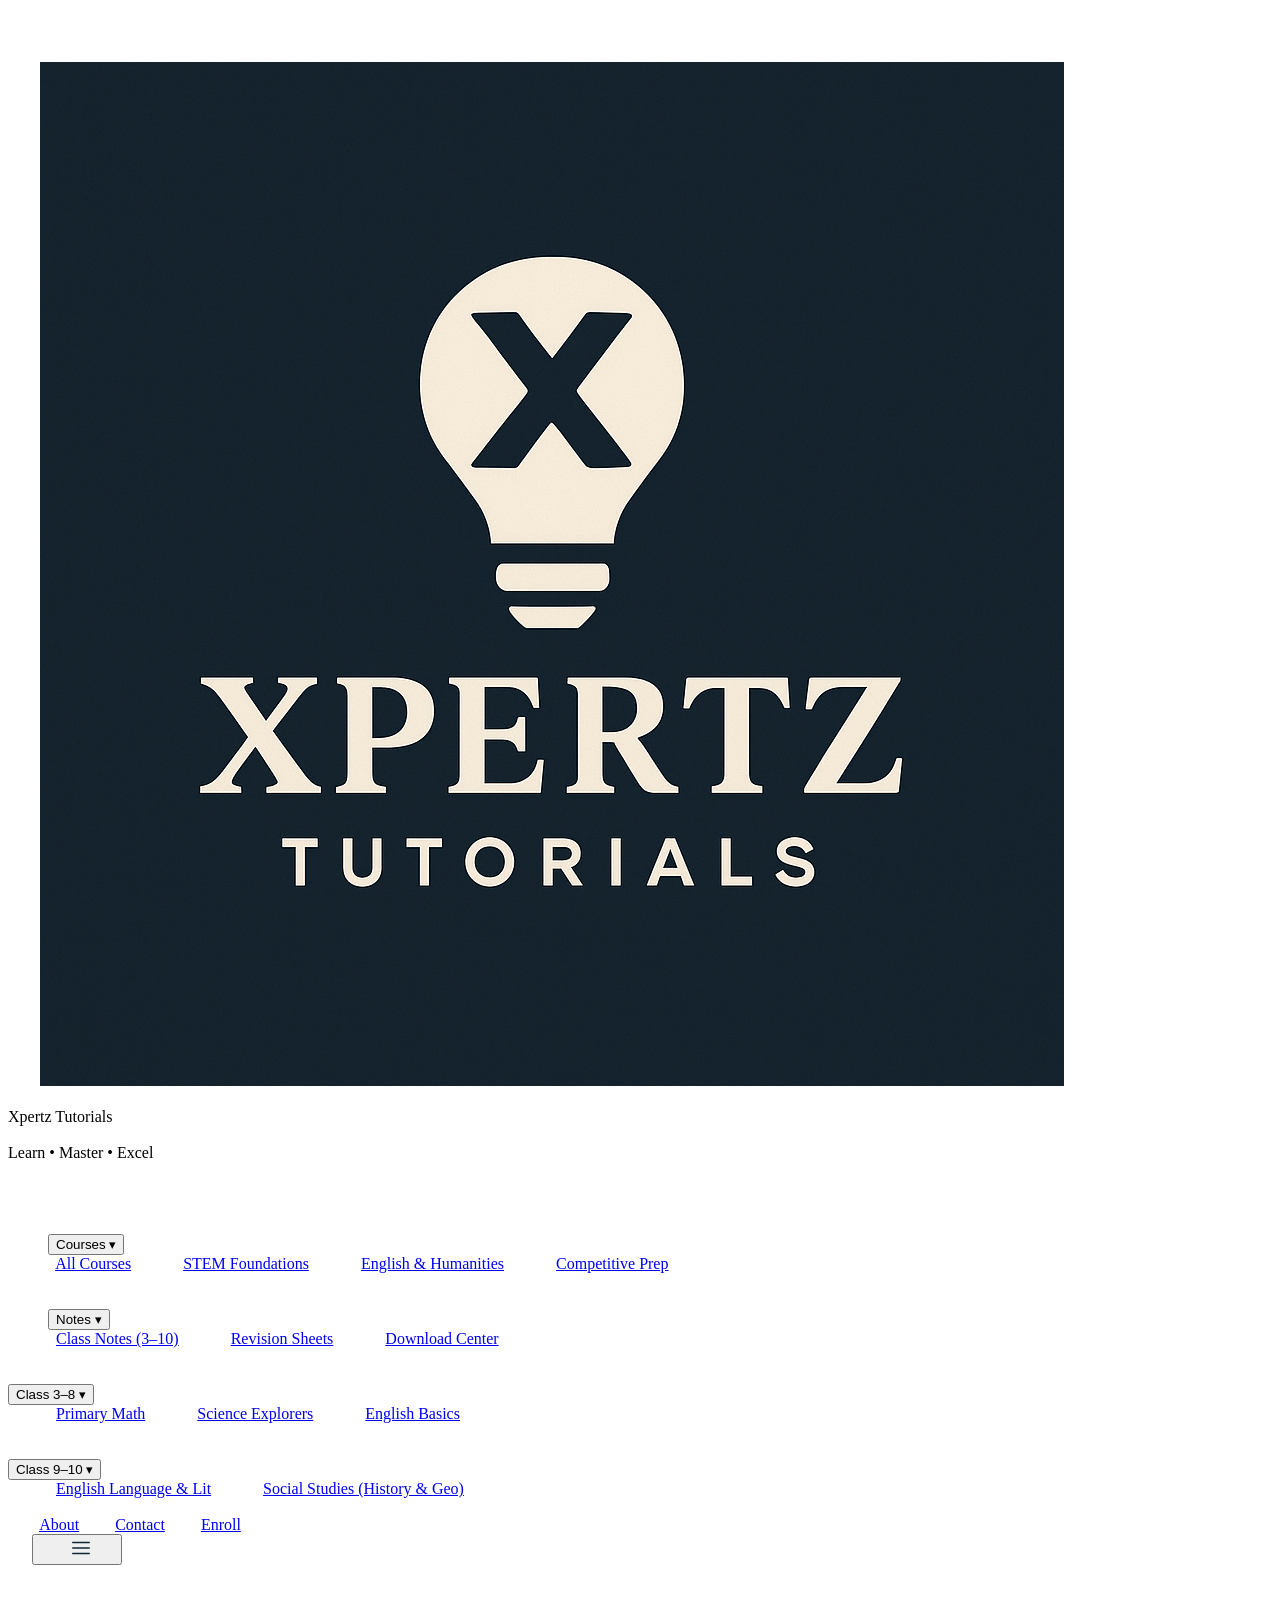
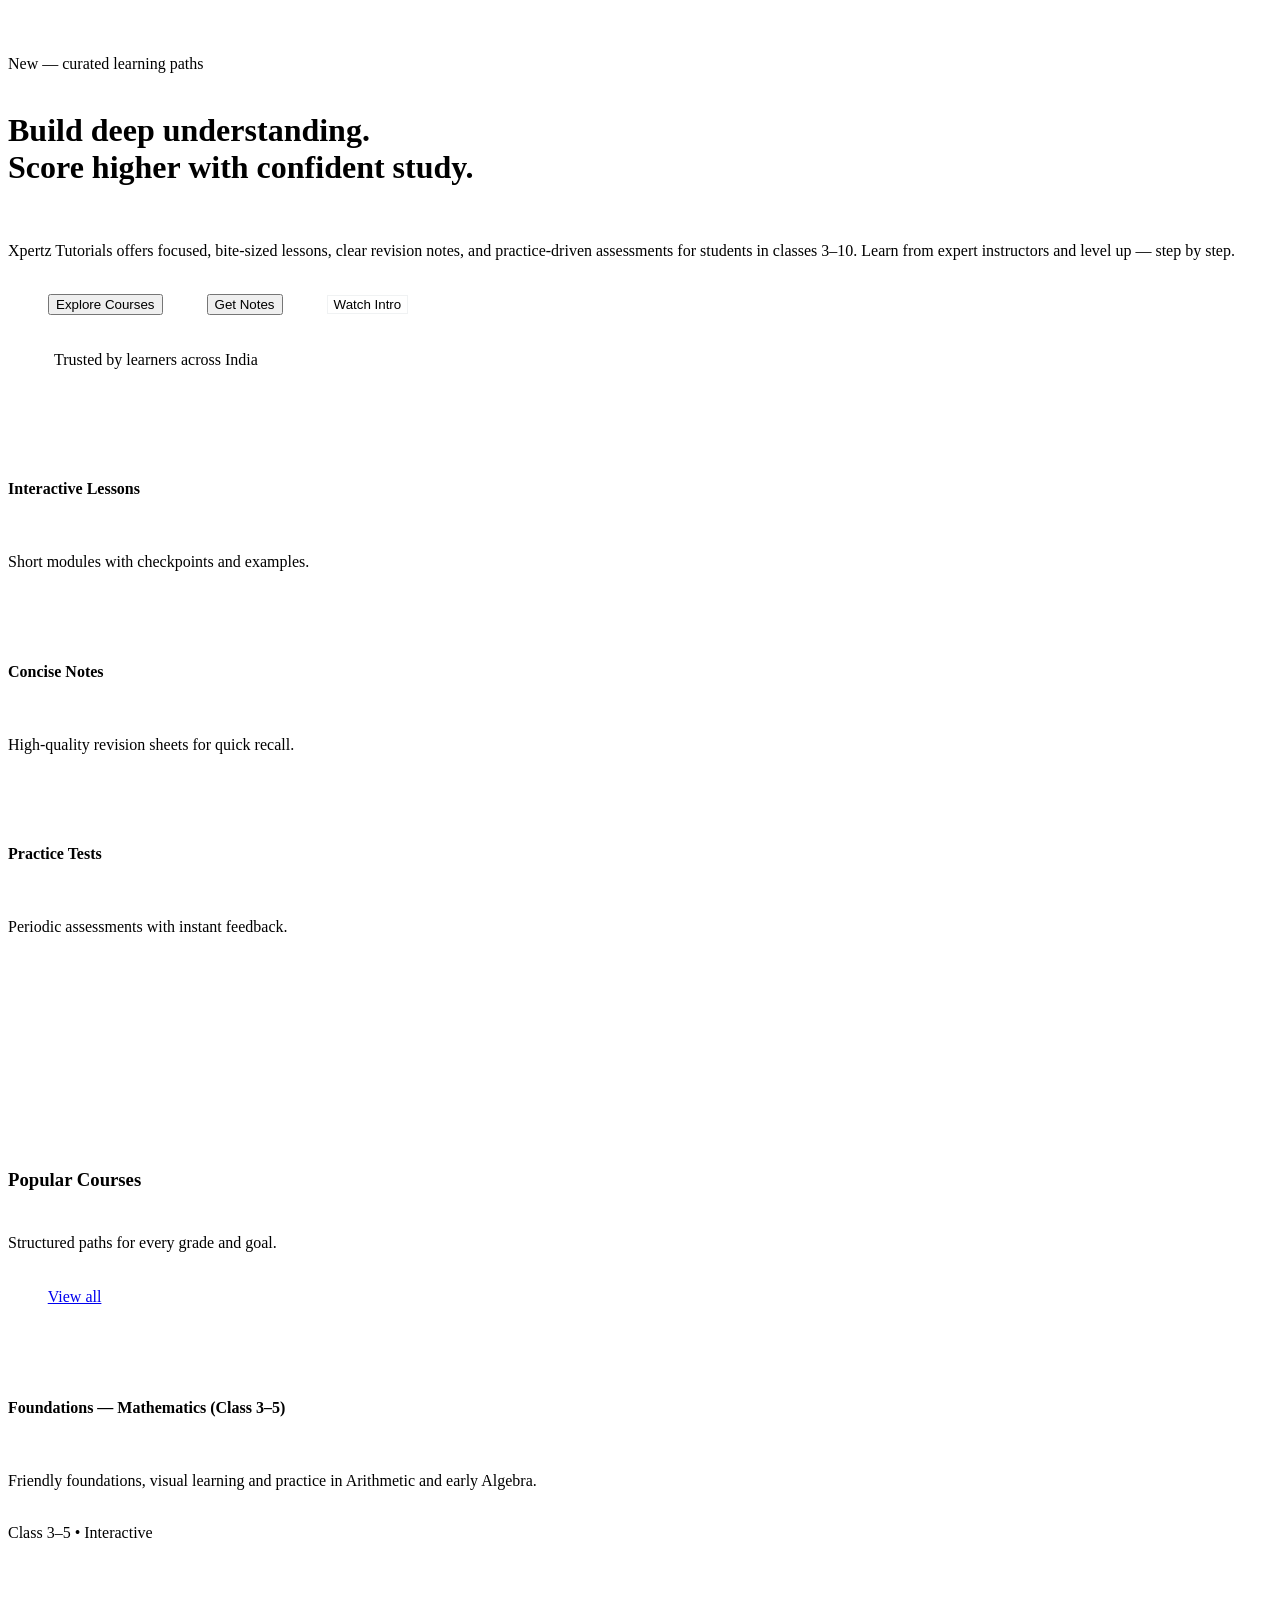
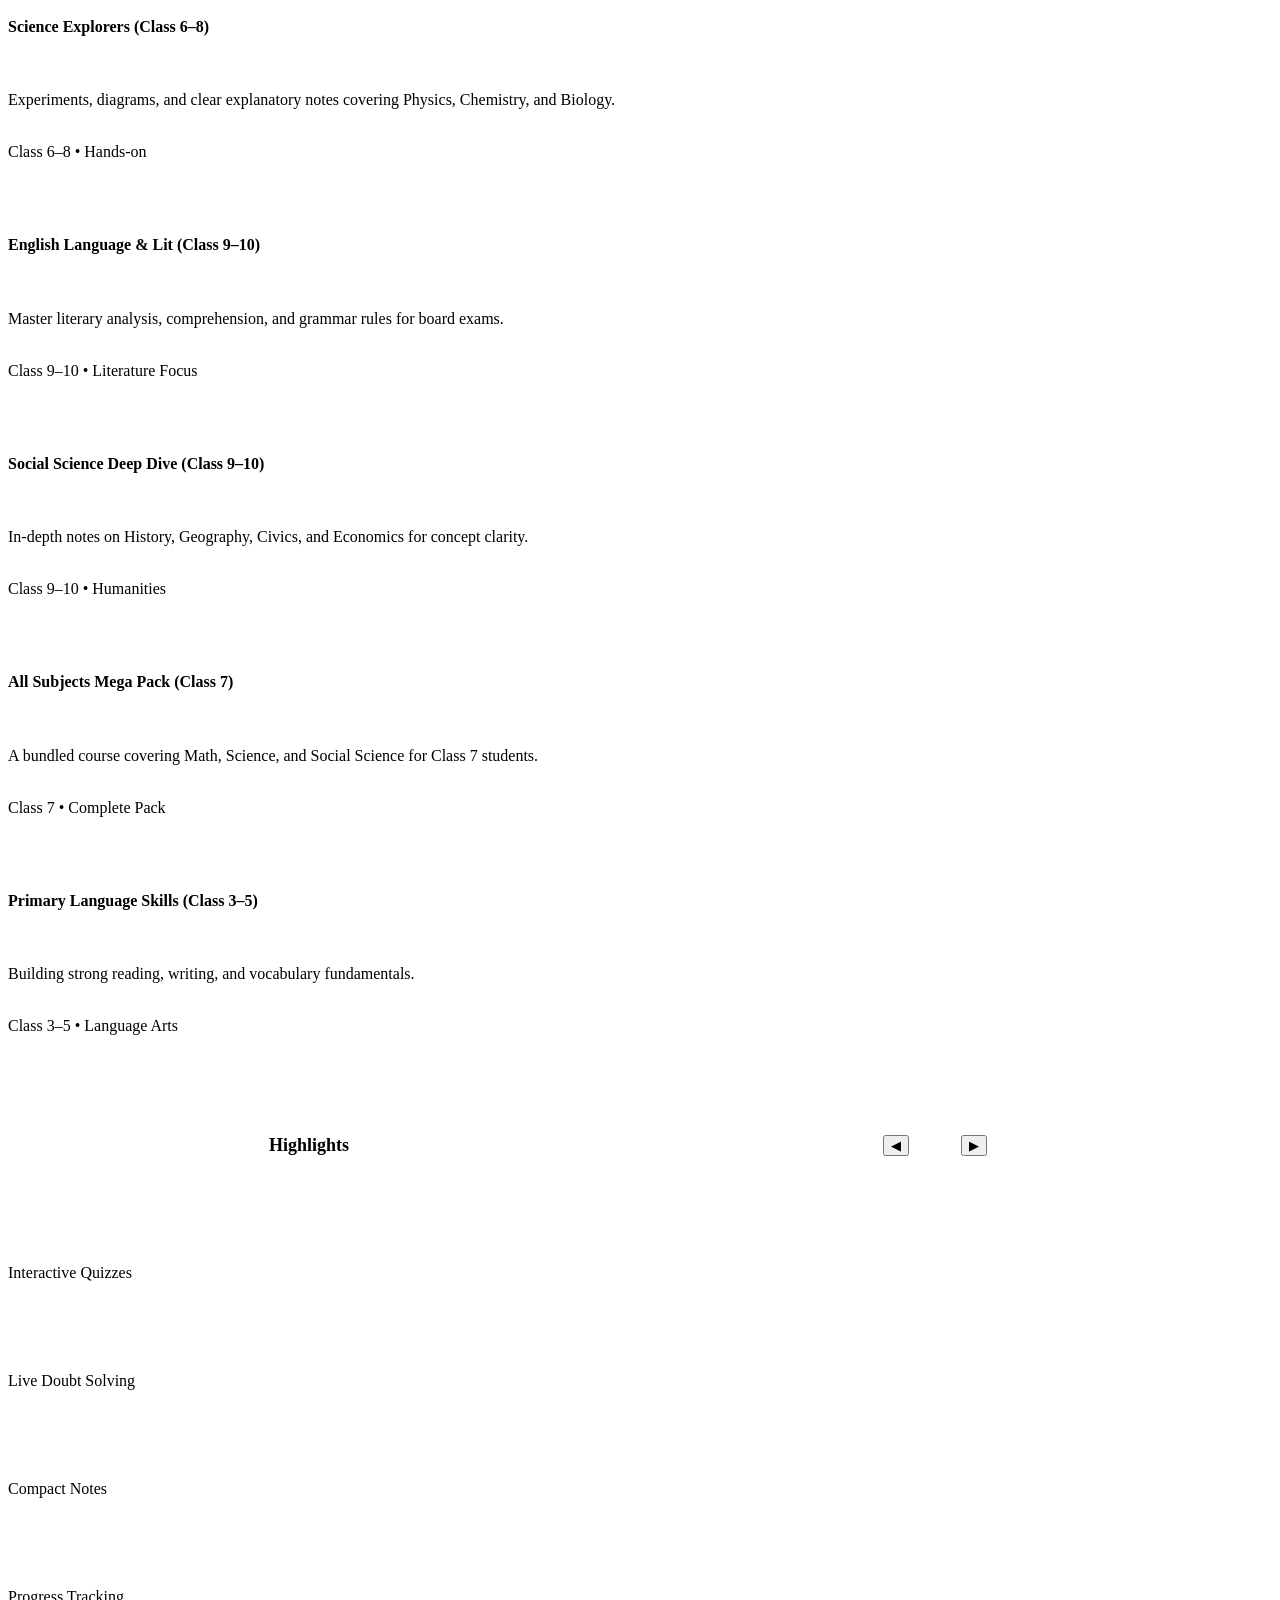
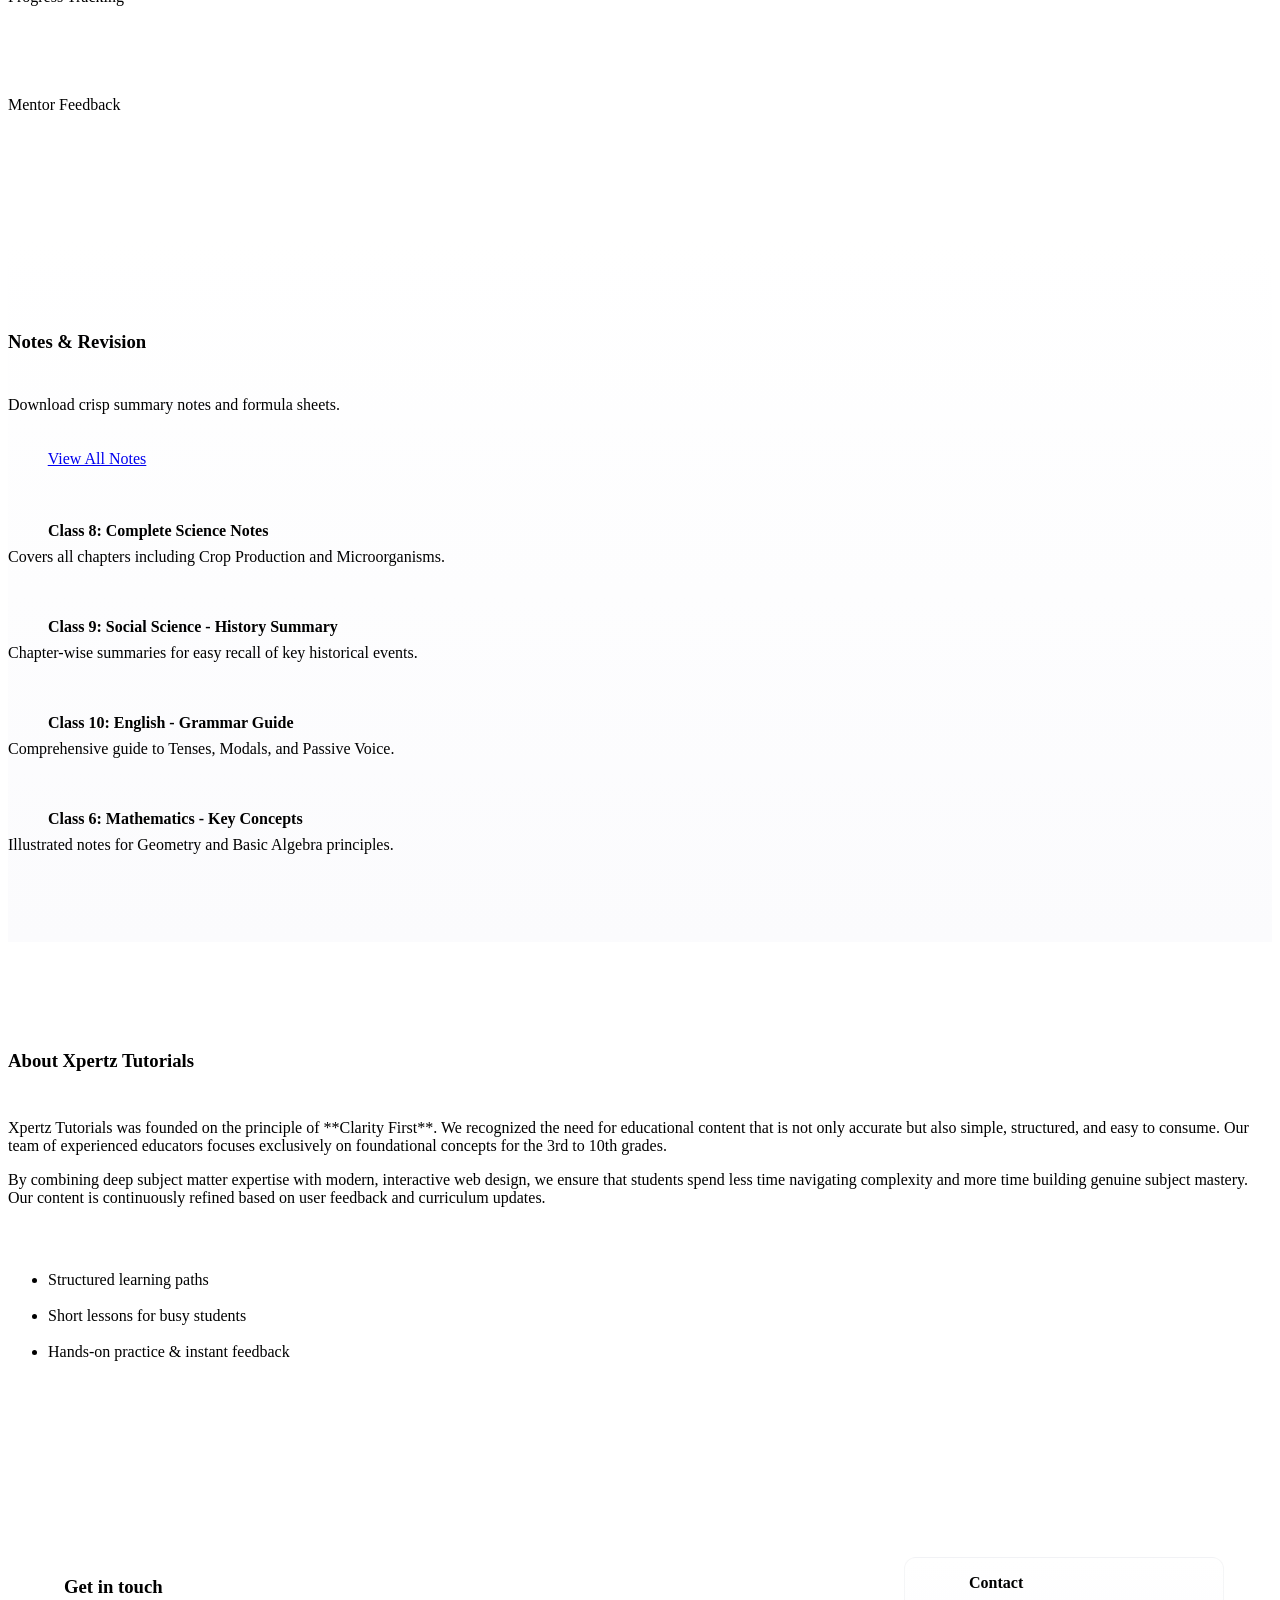
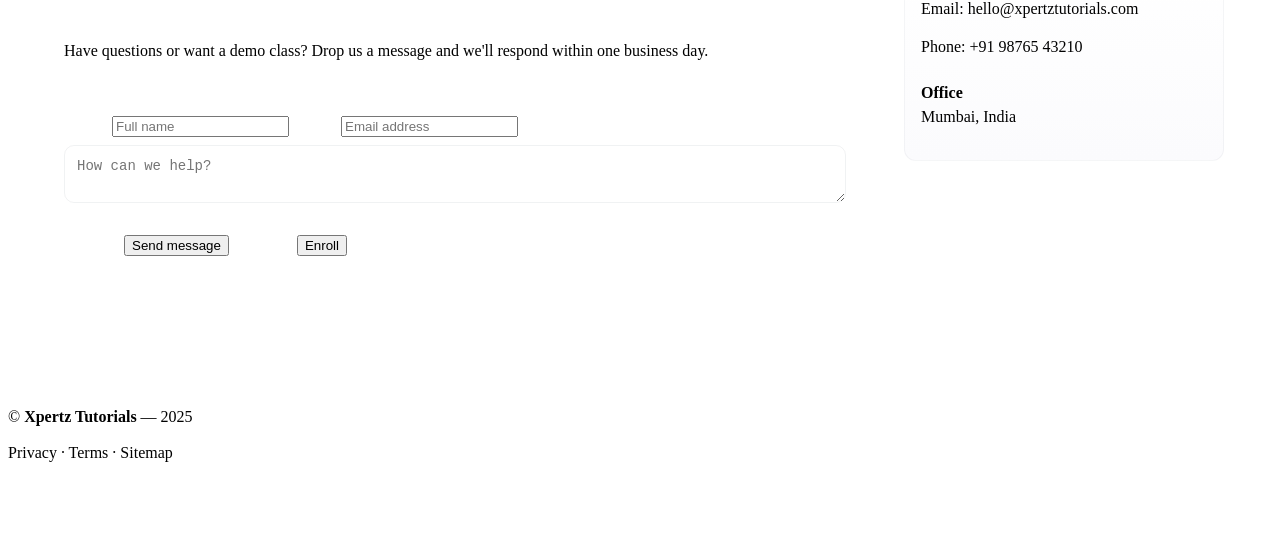
==== commit bcb113a8: "Update index.html" ====
--- a/index.html
+++ b/index.html
@@ -1,464 +1,873 @@
 <!doctype html>
 <html lang="en">
 <head>
-  <meta charset="utf-8" />
-  <meta name="viewport" content="width=device-width,initial-scale=1" />
-  <title>Xpertz Tutorials — Home</title>
-
-  <!-- Fonts -->
-  <link href="https://fonts.googleapis.com/css2?family=Poppins:wght@300;400;600;700;800&family=Inter:wght@300;400;600&display=swap" rel="stylesheet">
-
-  <style>
-    /* =========================
-       Theme variables
-       ========================= */
-    :root{
-      --bg-1: #fbfaf7;
-      --bg-2: #f6f7f9;
-      --navy: #0f2834;
-      --muted: #64707a;
-      --gold: #e6b800;
-      --gold-dark: #d39f00;
-      --glass: rgba(15,40,52,0.05);
-      --card-shadow: 0 18px 40px rgba(15,40,52,0.06);
-      --ease: cubic-bezier(.2,.9,.2,1);
-      --radius: 14px;
-      --max-width: 1200px;
-    }
-
-    /* Animations */
+  <meta charset="utf-8" />
+  <meta name="viewport" content="width=device-width,initial-scale=1" />
+  <title>Xpertz Tutorials — Home</title>
+
+  <!-- Fonts -->
+  <link href="https://fonts.googleapis.com/css2?family=Poppins:wght@300;400;600;700;800&family=Inter:wght@300;400;600&display=swap" rel="stylesheet">
+
+  <style>
+    /* =========================
+       Theme variables
+       ========================= */
+    :root{
+      --bg-1: #fbfaf7;      /* soft cream */
+      --bg-2: #f6f7f9;      /* near-white section bg */
+      --navy: #0f2834;      /* primary accent */
+      --muted: #64707a;     /* muted text */
+      --gold: #e6b800;      /* gold accent */
+      --gold-dark: #d39f00; /* dark gold */
+      --glass: rgba(15,40,52,0.05);
+      --card-shadow: 0 18px 40px rgba(15,40,52,0.06);
+      --ease: cubic-bezier(.2,.9,.2,1);
+      --radius: 14px;
+      --max-width: 1500px;
+    }
+
+    /* =========================
+       New Animations
+       ========================= */
     @keyframes cta-pulse {
-      0% { box-shadow: 0 10px 30px rgba(230,184,0,0.10); transform: translateY(0); }
-      50% { box-shadow: 0 18px 50px rgba(230,184,0,0.20); transform: translateY(-2px); }
-      100% { box-shadow: 0 10px 30px rgba(230,184,0,0.10); transform: translateY(0); }
-    }
-    @keyframes float-slow {
-      0% { transform: translateY(0px) }
-      50% { transform: translateY(-8px) }
-      100% { transform: translateY(0px) }
-    }
-
-    /* Global reset / basics */
-    *,*::before,*::after{box-sizing:border-box}
-    html,body{height:100%}
-    body{
-      margin:0;
-      font-family:'Poppins', Inter, system-ui, -apple-system, "Segoe UI", Roboto, "Helvetica Neue", Arial;
-      background:linear-gradient(180deg,var(--bg-1),#ffffff);
-      color:var(--navy);
-      -webkit-font-smoothing:antialiased;
-      -moz-osx-font-smoothing:grayscale;
-      line-height:1.45;
-      -webkit-font-feature-settings: "liga" 1;
-    }
-    a{color:inherit;text-decoration:none;}
-    img{display:block;max-width:100%;height:auto}
-    button{font-family:inherit;cursor:pointer}
-
-    /* Layout helpers */
-    .inner { max-width:var(--max-width); margin:0 auto; padding:0 20px; }
-    .container { padding:48px 0; }
-
-    /* Header / navigation */
-    header{
-      position:sticky; top:0; z-index:80;
-      background: linear-gradient(180deg, rgba(255,255,255,0.92), rgba(255,255,255,0.80));
-      backdrop-filter: blur(6px);
-      border-bottom: 1px solid rgba(15,40,52,0.04);
-    }
-    .nav {
-      display:flex; align-items:center; justify-content:space-between; gap:16px;
-      height:72px; max-width:var(--max-width); margin:0 auto; padding:0 20px;
-    }
-    .brand { display:flex; gap:12px; align-items:center; }
-    .brand img { width:56px; height:56px; object-fit:contain; border-radius:10px; box-shadow: 0 10px 30px rgba(15,40,52,0.06); }
-    .brand .title { font-weight:800; color:var(--navy); font-size:16px; letter-spacing:0.3px; }
-    .brand .tag { font-size:12px; color:var(--muted); }
-
-    nav.primary { display:flex; gap:8px; align-items:center; }
-    .nav-link{
-      padding:8px 12px; border-radius:10px; font-weight:600; color:var(--navy);
-      transition: all .28s var(--ease); background:transparent; border:0; font-size:15px;
-    }
-    .nav-link:hover { transform:translateY(-3px); background:var(--glass); }
-
-    .cta {
-      background: linear-gradient(90deg,var(--gold), var(--gold-dark));
-      color:#071b1e; padding:10px 14px; border-radius:12px; font-weight:800;
-      box-shadow: 0 10px 30px rgba(230,184,0,0.12); animation: cta-pulse 3.6s infinite alternate;
-      transition: transform .25s var(--ease), box-shadow .25s var(--ease);
-    }
-    .cta:hover { transform: translateY(-3px); box-shadow: 0 18px 50px rgba(230,184,0,0.22); }
-
-    /* Mobile */
-    .menu-toggle { display:none; border:0; background:transparent; padding:8px; border-radius:8px; }
-    @media (max-width:960px){
-      nav.primary { display:none; }
-      .menu-toggle { display:inline-flex; }
-      .brand .title { display:none; }
-    }
-
-    /* HERO */
-    .hero {
-      padding:72px 0 40px; display:flex; gap:28px; align-items:center; justify-content:space-between;
-    }
-    .hero-left { flex:1; max-width:720px; }
-    .eyebrow {
-      display:inline-block; padding:8px 12px; border-radius:999px;
-      background:linear-gradient(90deg, rgba(230,184,0,0.18), rgba(15,40,52,0.04));
-      color:var(--gold); font-weight:700; font-size:13px; margin-bottom:12px;
-      transition: all .25s var(--ease);
-    }
-    h1 { margin:0; font-size:42px; line-height:1.02; font-weight:800; color:var(--navy); }
-    p.lead { margin-top:12px; font-size:16px; color:var(--muted); max-width:60ch; }
-
-    .hero-ctas { margin-top:22px; display:flex; gap:12px; flex-wrap:wrap; align-items:center; }
-    .btn { padding:11px 14px; border-radius:12px; font-weight:700; border:0; transition:all .28s var(--ease); }
-    .btn-primary { background: linear-gradient(90deg,var(--gold), var(--gold-dark)); color:#052026; animation: cta-pulse 3s infinite alternate; }
-    .btn-outline { background:transparent; border:1px solid rgba(15,40,52,0.06); color:var(--navy); }
-    .btn:hover { transform: translateY(-3px); }
-
-    .hero-right { flex:0 0 420px; min-height:240px; display:flex; align-items:center; justify-content:center; position:relative; }
-    .hero-card {
-      width:100%; background:linear-gradient(180deg,#fff,#fbfbfd); border-radius:16px; padding:18px;
-      border:1px solid rgba(15,40,52,0.04); box-shadow: var(--card-shadow); transition: transform .35s var(--ease);
-    }
-    .hero-card:hover { transform:translateY(-6px); box-shadow: 0 30px 70px rgba(15,40,52,0.12); }
-
-    .hero-deco {
-      position:absolute; right:-28px; top:-28px; width:280px; height:280px; border-radius:50%;
-      background: radial-gradient(circle at 30% 30%, rgba(230,184,0,0.18), rgba(15,40,52,0.04));
-      filter: blur(28px); pointer-events:none; animation: float-slow 12s infinite ease-in-out;
-      z-index:-1;
-    }
-
-    /* Sections */
-    section { padding:56px 0; }
-    .section-title { display:flex; align-items:center; justify-content:space-between; gap:12px; margin-bottom:18px; }
-    .section-title h3 { margin:0; font-size:22px; color:var(--navy); font-weight:700; }
-    .muted-sm { color:var(--muted); font-size:14px; margin-top:6px; }
-
-    /* Cards grid */
-    .grid-3 { display:grid; grid-template-columns:repeat(3,1fr); gap:18px; }
-    .card {
-      background: linear-gradient(180deg,#fff,#fbfbfd); border-radius:14px; padding:18px; border:1px solid rgba(15,40,52,0.04);
-      box-shadow: 0 12px 30px rgba(15,40,52,0.04); transition: transform .35s var(--ease), box-shadow .35s var(--ease);
-    }
-    .card:hover { transform: translateY(-10px); box-shadow: 0 35px 70px rgba(15,40,52,0.12); border-color:var(--gold); }
-    .badge { display:inline-block; padding:6px 8px; border-radius:999px; background:rgba(15,40,52,0.05); font-size:12px; color:var(--muted); margin-top:12px; }
-
-    /* Responsive */
-    @media (max-width:1100px){
-      .grid-3 { grid-template-columns: repeat(2,1fr); }
-      .hero { flex-direction:column; align-items:flex-start; gap:22px; }
-      .hero-right { width:100%; max-width:520px; }
-    }
-    @media (max-width:720px){
-      .grid-3 { grid-template-columns: 1fr; }
-      .nav { padding:0 12px; }
-      h1 { font-size:32px; }
-      .brand img { width:48px; height:48px; }
-    }
-
-    /* Reveal */
-    .reveal { opacity:0; transform: translateY(14px); transition: all .85s var(--ease); will-change:transform,opacity; }
-    .reveal.show { opacity:1; transform:none; }
-
-    /* Footer */
-    footer { padding:28px 0; border-top:1px solid rgba(15,40,52,0.04); background:transparent; }
-    .footer-inner { display:flex; align-items:center; justify-content:space-between; gap:12px; flex-wrap:wrap; color:var(--muted); font-size:14px; }
-
-    /* Tiny utilities */
-    .center { display:flex; align-items:center; justify-content:center; }
-  </style>
+        0% { box-shadow: 0 10px 30px rgba(230,184,0,0.12); }
+        50% { box-shadow: 0 10px 40px rgba(230,184,0,0.25); }
+        100% { box-shadow: 0 10px 30px rgba(230,184,0,0.12); }
+    }
+    @keyframes subtle-move {
+        0% { transform: translate(0, 0) scale(1); }
+        50% { transform: translate(15px, 10px) scale(1.05); }
+        100% { transform: translate(0, 0) scale(1); }
+    }
+
+
+    /* =========================
+       Global reset / basics
+       ========================= */
+    *{box-sizing:border-box}
+    html,body{height:100%}
+    body{
+      margin:0;
+      font-family:'Poppins', Inter, system-ui, -apple-system, "Segoe UI", Roboto, "Helvetica Neue", Arial;
+      background:linear-gradient(180deg,var(--bg-1),#ffffff);
+      color:var(--navy);
+      -webkit-font-smoothing:antialiased;
+      -moz-osx-font-smoothing:grayscale;
+      line-height:1.45;
+    }
+    a{color:inherit;text-decoration:none; transition: color .3s ease, background-color .3s ease} /* Added transition */
+    img{display:block;max-width:100%}
+    button{font-family:inherit}
+
+    /* =========================
+       Full-width container helper
+       ========================= */
+    .full-bleed { width:100%; }
+    .inner {
+      max-width: var(--max-width);
+      margin: 0 auto;
+      padding: 0 28px;
+    }
+
+    /* =========================
+       Header / nav
+       ========================= */
+    header {
+      position: sticky;
+      top: 0;
+      z-index: 60;
+      background: linear-gradient(180deg, rgba(255,255,255,0.75), rgba(255,255,255,0.55));
+      backdrop-filter: blur(6px);
+      border-bottom: 1px solid rgba(15,40,52,0.04);
+      transition: box-shadow .3s var(--ease); /* Added transition for smooth hover */
+    }
+    header:hover {
+        box-shadow: 0 4px 10px rgba(0,0,0,0.05); /* Interactive shadow on hover */
+    }
+    .nav-wrap {
+      display:flex;align-items:center;justify-content:space-between;height:76px;
+      gap:18px;
+      max-width: var(--max-width);
+      margin: 0 auto;
+      padding: 0 28px;
+    }
+    .brand {
+      display:flex;align-items:center;gap:14px;
+    }
+    .brand img {
+      width:56px;height:56px;object-fit:contain;border-radius:10px;background:transparent;
+      box-shadow: 0 10px 30px rgba(15,40,52,0.06);
+    }
+    .brand .title { font-weight:700;font-size:18px;color:var(--navy);letter-spacing:0.2px }
+    .brand .tag { font-size:12px;color:var(--muted) }
+
+    nav.primary {
+      display:flex;align-items:center;gap:10px;
+    }
+    .nav-item { position:relative }
+    .nav-link{
+      padding:10px 12px;border-radius:10px;font-weight:600;color:var(--navy);
+      transition:all .35s var(--ease); /* Smoother transition */
+      background:transparent;
+      border:0;cursor:pointer;font-size:15px;
+    }
+    .nav-link:hover{transform:translateY(-3px);background:var(--glass)}
+    .cta {
+      background: linear-gradient(90deg,var(--gold), var(--gold-dark)); /* Used new variable */
+      color: #08202a;
+      padding:10px 14px;border-radius:12px;font-weight:800;margin-left:6px;
+      box-shadow:0 10px 30px rgba(230,184,0,0.12);
+      transition:all .3s var(--ease); /* Added transition */
+    }
+    .cta:hover {
+        transform: translateY(-2px); /* Lift on hover */
+        box-shadow: 0 15px 40px rgba(230,184,0,0.25); /* Deeper interactive shadow */
+    }
+
+    /* Dropdown panel */
+    .dropdown {
+      position:absolute;left:0;top:calc(100% + 12px);
+      min-width:220px;background:var(--bg-2);
+      border-radius:12px;padding:10px;border:1px solid rgba(15,40,52,0.04);
+      box-shadow: 0 12px 40px rgba(15,40,52,0.06);
+      opacity:0;transform:translateY(6px);pointer-events:none;transition:all .3s var(--ease); /* Smoother transition */
+    }
+    .dropdown.show{opacity:1;transform:none;pointer-events:auto}
+    .dropdown a{display:block;padding:8px 10px;border-radius:8px;color:var(--navy);}
+    .dropdown a:hover{background:rgba(15,40,52,0.08); color:var(--gold)} /* Interactive color on hover */
+
+    /* Mobile */
+    .menu-toggle { display:none;border:0;background:transparent;cursor:pointer }
+    @media (max-width:960px){
+      .nav-wrap { padding: 0 16px; }
+      nav.primary{ display:none }
+      .menu-toggle{ display:inline-flex }
+    }
+
+    /* =========================
+       Hero - full width immersive
+       ========================= */
+    .hero-wrap {
+      width:100%;
+      padding: 68px 0 44px;
+      background: linear-gradient(180deg,#ffffff 0%, #fbfbfd 60%);
+      overflow:hidden;
+      position:relative;
+    }
+
+    .hero {
+      display:flex;gap:36px;align-items:center;
+      padding: 14px 28px;
+    }
+
+    .hero-left { flex:1; max-width:800px }
+    .eyebrow {
+      display:inline-block;padding:8px 12px;border-radius:999px;background:linear-gradient(90deg, rgba(230,184,0,0.18), rgba(15,40,52,0.04));color:var(--gold);font-weight:700;font-size:13px;margin-bottom:14px;
+      transition: all .4s var(--ease); /* Added transition */
+    }
+    .eyebrow:hover {
+        background: linear-gradient(90deg, var(--gold), #d39f00); /* Interactive color change */
+        color: white;
+    }
+    h1.hero-title {
+      margin:0;font-size:46px;line-height:1.02;font-weight:800;color:var(--navy);
+      font-family: 'Poppins', sans-serif;
+    }
+    p.lead { margin-top:12px;font-size:17px;color:var(--muted);max-width:58ch }
+    .hero-ctas { margin-top:22px;display:flex;gap:12px;flex-wrap:wrap;align-items:center }
+
+    .btn {
+      border:0;padding:12px 16px;border-radius:12px;font-weight:700;cursor:pointer;
+      transition:all .35s var(--ease); /* Added smooth transition */
+    }
+    .btn-primary { 
+        background: linear-gradient(90deg,var(--gold), var(--gold-dark)); 
+        color:#032028; 
+        /* Pulse Animation */
+        animation: cta-pulse 3s infinite alternate ease-in-out;
+    }
+    .btn-primary:hover {
+        background: linear-gradient(90deg, #ffd700, #e6b800); /* Slightly brighter gold on hover */
+        transform: translateY(-3px);
+    }
+    .btn-outline { background:transparent;border:1px solid rgba(15,40,52,0.06);color:var(--navy) }
+    .btn-outline:hover {
+        background: var(--navy); 
+        color: white;
+        border-color: var(--navy);
+        transform: translateY(-3px);
+    }
+
+    /* Right: hero illustration / cards */
+    .hero-right { flex:1.05; min-height:360px; display:flex;align-items:center;justify-content:center;gap:18px;position:relative }
+    .hero-cards { width:100%; display:grid;grid-template-columns:repeat(3,1fr);gap:18px }
+    .hc {
+      background:linear-gradient(180deg,#ffffff, #fbfbfd);
+      border-radius:16px;padding:18px;border:1px solid rgba(15,40,52,0.04);
+      box-shadow:var(--card-shadow);transition:transform .35s var(--ease), box-shadow .35s var(--ease); /* Smoother transition */
+    }
+    .hc:hover{transform:translateY(-8px); box-shadow: 0 25px 50px rgba(15,40,52,0.12)} /* Deeper shadow on hover */
+    .hc h4{margin:0;font-size:16px;color:var(--navy)}
+    .hc p{margin:8px 0 0;color:var(--muted);font-size:13px}
+
+    /* subtle parallax shapes */
+    .hero-deco {
+      position:absolute;right:-80px;top:-60px;width:420px;height:420px;border-radius:50%;
+      background: radial-gradient(circle at 30% 30%, rgba(230,184,0,0.20), rgba(15,40,52,0.05)); /* Increased color interactivity */
+      filter: blur(40px);pointer-events:none;transform:translateZ(0);
+      /* Floating Animation */
+      animation: subtle-move 20s infinite ease-in-out alternate;
+    }
+
+    /* =========================
+       Courses / sections (full width)
+       ========================= */
+    section { padding:48px 0; width:100%; }
+    .section-inner { max-width:var(--max-width); margin:0 auto; padding:0 28px; }
+
+    .section-title { display:flex;align-items:center;justify-content:space-between;gap:12px;margin-bottom:18px }
+    .section-title h3{margin:0;font-size:22px;color:var(--navy);font-weight:700}
+    .cards-grid { display:grid;grid-template-columns:repeat(3,1fr);gap:18px }
+
+    .course-card {
+      background:linear-gradient(180deg,#fff,#fbfbfd);
+      border-radius:14px;padding:18px;border:1px solid rgba(15,40,52,0.04);
+      box-shadow: 0 12px 30px rgba(15,40,52,0.04);transition:transform .35s var(--ease),box-shadow .35s var(--ease), border-color .35s var(--ease); /* Smoother transition */
+    }
+    .course-card:hover{ 
+        transform:translateY(-10px); 
+        box-shadow: 0 35px 70px rgba(15,40,52,0.15); /* Deeper interactive shadow */
+        border-color: var(--gold); /* Interactive border color */
+    }
+    .course-card h4{margin:0 0 8px}
+    .course-card p{color:var(--muted);margin:0;font-size:14px}
+    .badge { 
+        display:inline-block;padding:6px 8px;border-radius:999px;background:rgba(15,40,52,0.05);font-size:12px;color:var(--muted);margin-top:12px;
+        transition: all .35s var(--ease); /* Added transition */
+    }
+    .course-card:hover .badge {
+        background: var(--gold-dark); /* Color interaction on hover */
+        color: white;
+    }
+
+
+    /* =========================
+       Horizontal tile scroll (auto + drag + snap)
+       ========================= */
+    .tile-strip {
+      margin-top:18px;
+      overflow:hidden;
+      position:relative;
+      padding:12px 6px;
+    }
+    .tiles {
+      display:flex;gap:12px; align-items:stretch;
+      scroll-snap-type: x mandatory;
+      overflow-x:auto;
+      padding-bottom:8px;
+      -webkit-overflow-scrolling:touch;
+      scroll-behavior:smooth;
+    }
+    .tile {
+      flex:0 0 320px; height:200px; border-radius:12px; background:linear-gradient(180deg,#ffffff,#f8f9fb);
+      border:1px solid rgba(15,40,52,0.04); box-shadow: 0 12px 30px rgba(15,40,52,0.04);
+      scroll-snap-align:center; position:relative; overflow:hidden;
+      cursor:grab; transition:transform .35s var(--ease), box-shadow .35s var(--ease); /* Smoother transition */
+    }
+    .tile:active { cursor:grabbing }
+    .tile:hover { 
+        transform: translateY(-6px);
+        box-shadow: 0 18px 40px rgba(15,40,52,0.1); /* Interactive shadow */
+    }
+    .tile .img {
+      position:absolute;inset:0;background-size:cover;background-position:center;filter:contrast(95%) saturate(95%);
+    }
+    .tile .overlay {
+      position:absolute;inset:0;background:linear-gradient(180deg, transparent 40%, rgba(15,40,52,0.34) 100%);
+    }
+    .tile .meta {
+      position:absolute;left:14px;bottom:14px;color:#fff;z-index:3;
+      font-weight:700;text-shadow:0 8px 18px rgba(0,0,0,0.4);
+      transition: all .35s var(--ease); /* Added transition */
+    }
+    .tile:hover .meta {
+        transform: translateY(-5px); /* Meta text lifts with the tile */
+    }
+
+    /* Controls */
+    .tile-controls { display:flex;gap:8px;align-items:center;margin-left:8px }
+    .control-btn {
+      border:0;background:transparent;padding:8px;border-radius:8px;cursor:pointer;color:var(--navy);
+      box-shadow:0 6px 18px rgba(15,40,52,0.04);
+      background: #fff;
+      transition: all .3s var(--ease); /* Added transition */
+    }
+    .control-btn:hover {
+        background: var(--gold); /* Interactive color change */
+        color: white;
+        transform: scale(1.05);
+        box-shadow: 0 8px 20px rgba(230,184,0,0.3);
+    }
+
+    /* =========================
+       Notes / About / Contact
+       ========================= */
+    .notes-grid { display:flex;gap:18px;flex-wrap:wrap }
+    .note-card { 
+        flex:1; min-width:260px; background:linear-gradient(180deg,#fff,#fbfbfd);border-radius:12px;padding:14px;border:1px solid rgba(15,40,52,0.04);
+        transition: all .35s var(--ease); /* Added transition */
+    }
+    .note-card:hover {
+        transform: translateY(-4px);
+        box-shadow: 0 18px 40px rgba(15,40,52,0.1);
+        border-color: var(--gold);
+    }
+
+    .about-split { display:flex;gap:28px;align-items:center }
+    .about-img { flex:1; min-height:260px;border-radius:14px;background:linear-gradient(180deg,#fff,#f6f8fb);border:1px solid rgba(15,40,52,0.04) }
+    .about-text { flex:1.2 }
+
+    /* Contact form */
+    .contact-form { max-width:720px; background:linear-gradient(180deg,#fff,#fbfbfd);border-radius:12px;padding:18px;border:1px solid rgba(15,40,52,0.04) }
+    .input, textarea { 
+        width:100%;padding:12px;border-radius:10px;border:1px solid rgba(15,40,52,0.06);background:transparent;outline:none;color:var(--navy);font-size:14px;
+        transition: border-color .3s ease, box-shadow .3s ease; /* Added transition */
+    }
+    .input:focus, textarea:focus {
+        border-color: var(--gold);
+        box-shadow: 0 0 0 2px rgba(230,184,0,0.3);
+    }
+    textarea { resize:vertical; min-height:120px }
+
+    /* Footer */
+    footer { padding:28px 0;border-top:1px solid rgba(15,40,52,0.04);background:transparent }
+    .footer-inner { display:flex;align-items:center;justify-content:space-between;gap:12px;flex-wrap:wrap }
+
+    /* Small responsiveness */
+    @media (max-width:1100px){
+      .hero{flex-direction:column-reverse;gap:22px}
+      .hero-right{min-height:320px}
+      .cards-grid{ grid-template-columns: repeat(2,1fr) }
+      .tiles .tile{ flex:0 0 280px; height:180px }
+    }
+    @media (max-width:720px){
+      .nav-wrap{padding:0 16px}
+      .brand .title{display:none}
+      .hc{ display:none }
+      .cards-grid{ grid-template-columns: 1fr }
+      .tiles .tile{ flex:0 0 88%; height:190px }
+    }
+    
+    /* Custom Message Box Style */
+    .message-box {
+        position: fixed;
+        top: 100px;
+        left: 50%;
+        transform: translateX(-50%);
+        z-index: 100;
+        background: #fff8e1;
+        border: 1px solid #ffe082;
+        padding: 15px 30px;
+        border-radius: 8px;
+        box-shadow: 0 4px 12px rgba(0,0,0,0.1);
+        max-width: 90%;
+        text-align: center;
+        transition: all 0.3s ease-in-out;
+    }
+
+
+    /* Fix: Ensure main sections are visible immediately */
+    .reveal { 
+        opacity:0; 
+        transform:translateY(12px); 
+        transition: all .9s var(--ease) 
+    }
+    .reveal.show { 
+        opacity:1; 
+        transform:none 
+    }
+  </style>
 </head>
 <body>
 
-  <!-- HEADER -->
-  <header>
-    <div class="nav inner nav">
-      <div class="brand" aria-hidden="false">
-        <img src="xpertz-tutorials.png" alt="Xpertz Tutorials logo">
-        <div>
-          <div class="title">Xpertz Tutorials</div>
-          <div class="tag">Learn • Master • Excel</div>
-        </div>
-      </div>
-
-      <nav class="primary" role="navigation" aria-label="Main navigation">
-        <a class="nav-link" href="#about">About Us</a>
-        <a class="nav-link" href="#class38">Classes 3–8</a>
-        <a class="nav-link" href="#class910">Classes 9–10</a>
-        <a class="nav-link" href="#notes">Notes</a>
-        <a class="cta" href="#notes">Get Notes</a>
-      </nav>
-
-      <button class="menu-toggle" id="mobileOpen" aria-label="Open menu" title="Open menu">
-        <svg width="20" height="20" viewBox="0 0 24 24" fill="none" aria-hidden="true"><path d="M3 6h18M3 12h18M3 18h18" stroke="#0f2834" stroke-width="1.6" stroke-linecap="round"/></svg>
-      </button>
+  <!-- HEADER -->
+  <header>
+    <div class="nav-wrap">
+      <div class="brand" aria-hidden="false">
+        <img src="xpertz-logo.png" alt="Xpertz Tutorials logo" onerror="this.style.display='none'">
+        <div>
+          <div class="title">Xpertz Tutorials</div>
+          <div class="tag">Learn • Master • Excel</div>
+        </div>
+      </div>
+
+      <nav class="primary" aria-label="Main navigation">
+        <div class="nav-item">
+          <button class="nav-link" data-dd="courses" aria-expanded="false">Courses ▾</button>
+          <div class="dropdown" id="dd-courses" role="menu" aria-hidden="true">
+            <a href="#courses">All Courses</a>
+            <a href="#courses">STEM Foundations</a>
+            <a href="#courses">English & Humanities</a>
+            <a href="#courses">Competitive Prep</a>
+          </div>
+        </div>
+
+        <div class="nav-item">
+          <button class="nav-link" data-dd="notes" aria-expanded="false">Notes ▾</button>
+          <div class="dropdown" id="dd-notes" role="menu" aria-hidden="true">
+            <a href="#notes">Class Notes (3–10)</a>
+            <a href="#notes">Revision Sheets</a>
+            <a href="#notes">Download Center</a>
+          </div>
+        </div>
+
+        <div class="nav-item"><button class="nav-link" data-dd="class38" aria-expanded="false">Class 3–8 ▾</button>
+          <div class="dropdown" id="dd-class38" role="menu" aria-hidden="true">
+            <a href="#courses">Primary Math</a>
+            <a href="#courses">Science Explorers</a>
+            <a href="#courses">English Basics</a>
+          </div>
+        </div>
+
+        <div class="nav-item"><button class="nav-link" data-dd="class910" aria-expanded="false">Class 9–10 ▾</button>
+          <div class="dropdown" id="dd-class910" role="menu" aria-hidden="true">
+            <a href="#courses">English Language & Lit</a>
+            <a href="#courses">Social Studies (History & Geo)</a>
+          </div>
+        </div>
+
+        <a class="nav-link" href="#about">About</a>
+        <a class="nav-link" href="#contact">Contact</a>
+
+        <a class="cta" href="#contact">Enroll</a> <!-- Updated to scroll to Contact/Enroll form -->
+      </nav>
+
+      <button class="menu-toggle" aria-label="Open menu" id="mobileOpen">
+        <svg width="22" height="22" viewBox="0 0 24 24" fill="none"><path d="M3 6h18M3 12h18M3 18h18" stroke="#0f2834" stroke-width="1.6" stroke-linecap="round"/></svg>
+      </button>
+    </div>
+  </header>
+
+    <!-- FUNCTIONAL MESSAGE BOX for Watch Intro button -->
+    <div id="messageBox" class="message-box" style="display: none;">
+        <p style="color: var(--navy); margin: 0;"><strong>Video Integration Point:</strong> Please embed your video player or open a modal here later.</p>
+        <button onclick="closeMessageBox()" class="btn btn-primary" style="margin-top: 10px; background: var(--gold-dark); color: white; padding: 5px 10px; font-weight: 600;">Close Message</button>
     </div>
-  </header>
-
-  <!-- HERO -->
-  <main>
-    <section class="hero inner" aria-label="Intro">
-      <div class="hero-left">
-        <div class="eyebrow">New — curated learning paths</div>
-        <h1>Premium coaching. Focused notes. Confident results.</h1>
-        <p class="lead">Xpertz Tutorials helps students (Classes 3–10) build deep conceptual clarity through short lessons, concise revision notes, and practice-driven assessments. Focused, premium, and designed for results.</p>
-
-        <div class="hero-ctas">
-          <button class="btn btn-primary" onclick="location.href='#class38'">Classes 3–8</button>
-          <button class="btn btn-outline" onclick="location.href='#class910'">Classes 9–10</button>
-          <button class="btn" onclick="location.href='#notes'">Notes Overview</button>
-        </div>
-
-        <div style="margin-top:14px;color:var(--muted);font-size:14px">Trusted by learners across India • Structured for boards & competitive foundation</div>
-      </div>
-
-      <div class="hero-right" aria-hidden="true">
-        <div class="hero-card center">
-          <div style="text-align:center">
-            <h4 style="margin:0 0 8px">Concise notes. Practical tests.</h4>
-            <p style="margin:0;color:var(--muted);font-size:14px">Short, exam-focused revision sheets and practice checks to boost confidence.</p>
-          </div>
-        </div>
-
-        <div class="hero-deco" aria-hidden="true"></div>
-      </div>
-    </section>
-
-    <!-- ABOUT -->
-    <section id="about" class="container">
-      <div class="inner">
-        <div class="section-title reveal">
-          <div>
-            <h3>About Us</h3>
-            <div class="muted-sm">Clarity-first tutoring for grades 3 through 10.</div>
-          </div>
-        </div>
-
-        <div class="grid-3" style="margin-top:18px">
-          <div class="card reveal">
-            <h4 style="margin:0 0 8px">Our Approach</h4>
-            <p style="color:var(--muted);margin:0">We focus on bite-sized lessons, clear explanations, and practice that builds confidence. Lessons are curriculum-aligned and exam-aware.</p>
-          </div>
-
-          <div class="card reveal">
-            <h4 style="margin:0 0 8px">Expert Teachers</h4>
-            <p style="color:var(--muted);margin:0">Experienced educators craft concise notes and practise materials that students can actually use in revision.</p>
-          </div>
-
-          <div class="card reveal">
-            <h4 style="margin:0 0 8px">Outcome-driven</h4>
-            <p style="color:var(--muted);margin:0">We measure learning outcomes with quick checks and iterative improvement — so effort turns into results.</p>
-          </div>
-        </div>
-      </div>
-    </section>
-
-    <!-- CLASSES 3-8 -->
-    <section id="class38" class="container" aria-labelledby="class38-title">
-      <div class="inner">
-        <div class="section-title reveal">
-          <div>
-            <h3 id="class38-title">Classes 3–8 — All Subjects</h3>
-            <div class="muted-sm">Foundations & growth: Math, Science, Languages and more.</div>
-          </div>
-        </div>
-
-        <div class="grid-3" style="margin-top:18px">
-          <div class="card reveal">
-            <h4 style="margin:0 0 8px">Mathematics (3–8)</h4>
-            <p style="color:var(--muted);margin:0">Number sense, geometry basics, fraction fluency, and introductory algebraic thinking — explained simply.</p>
-            <div class="badge">Concepts • Practice • Checks</div>
-          </div>
-
-          <div class="card reveal">
-            <h4 style="margin:0 0 8px">Science (3–8)</h4>
-            <p style="color:var(--muted);margin:0">Visual explanations, experiments, and core principles across Physics, Chemistry & Biology for middle grades.</p>
-            <div class="badge">Experiments • Diagrams</div>
-          </div>
-
-          <div class="card reveal">
-            <h4 style="margin:0 0 8px">English & Languages</h4>
-            <p style="color:var(--muted);margin:0">Reading practice, vocabulary, grammar basics and writing frameworks for steady language growth.</p>
-            <div class="badge">Reading • Writing • Grammar</div>
-          </div>
-
-          <!-- Add more subject cards or keep overview -->
-          <div class="card reveal">
-            <h4 style="margin:0 0 8px">Social Studies (Primary)</h4>
-            <p style="color:var(--muted);margin:0">Age-appropriate history, civics and geography for curious young learners.</p>
-            <div class="badge">Foundations</div>
-          </div>
-
-          <div class="card reveal">
-            <h4 style="margin:0 0 8px">Activity & Projects</h4>
-            <p style="color:var(--muted);margin:0">Short projects and practice activities that build application and confidence.</p>
-            <div class="badge">Hands-on</div>
-          </div>
-
-          <div class="card reveal">
-            <h4 style="margin:0 0 8px">Assessments</h4>
-            <p style="color:var(--muted);margin:0">Frequent short checks to measure progress and guide revision.</p>
-            <div class="badge">Quick Tests</div>
-          </div>
-        </div>
-      </div>
-    </section>
-
-    <!-- CLASSES 9-10 -->
-    <section id="class910" class="container" aria-labelledby="class910-title">
-      <div class="inner">
-        <div class="section-title reveal">
-          <div>
-            <h3 id="class910-title">Classes 9–10 — English & Social Studies</h3>
-            <div class="muted-sm">Exam-focused guidance with deep concept clarity.</div>
-          </div>
-        </div>
-
-        <div class="grid-3" style="margin-top:18px">
-          <div class="card reveal">
-            <h4 style="margin:0 0 8px">English — Language & Literature</h4>
-            <p style="color:var(--muted);margin:0">Comprehension techniques, grammar mastery, literature analysis and writing practice targeted for boards.</p>
-            <div class="badge">Grammar • Lit • Writing</div>
-          </div>
-
-          <div class="card reveal">
-            <h4 style="margin:0 0 8px">Social Studies — History & Geography</h4>
-            <p style="color:var(--muted);margin:0">Clear timelines, map skills, and concept-driven notes for better retention and exam recall.</p>
-            <div class="badge">History • Geography • Civics</div>
-          </div>
-
-          <div class="card reveal">
-            <h4 style="margin:0 0 8px">Revision Strategies</h4>
-            <p style="color:var(--muted);margin:0">Targeted revision plans, formula sheets and answer-writing practice to improve exam performance.</p>
-            <div class="badge">Boards-ready</div>
-          </div>
-        </div>
-      </div>
-    </section>
-
-    <!-- NOTES OVERVIEW -->
-    <section id="notes" class="container" aria-labelledby="notes-title">
-      <div class="inner">
-        <div class="section-title reveal">
-          <div>
-            <h3 id="notes-title">Notes & Revision — Overview</h3>
-            <div class="muted-sm">Concise notes, chapter summaries and quick revision sheets.</div>
-          </div>
-        </div>
-
-        <div class="grid-3" style="margin-top:18px">
-          <div class="card reveal">
-            <strong>Class 3–5: Core Summaries</strong>
-            <p style="color:var(--muted);margin-top:8px">Short chapter-wise notes to help early learners revise fast.</p>
-            <div class="badge">Primary</div>
-          </div>
-
-          <div class="card reveal">
-            <strong>Class 6–8: Concept Sheets</strong>
-            <p style="color:var(--muted);margin-top:8px">Illustrated concept sheets and quick-practice points.</p>
-            <div class="badge">Middle school</div>
-          </div>
-
-          <div class="card reveal">
-            <strong>Class 9–10: Exam Notes</strong>
-            <p style="color:var(--muted);margin-top:8px">Formula sheets, summary answers and quick revision checklists for boards.</p>
-            <div class="badge">Boards-ready</div>
-          </div>
-
-          <!-- Keep only overview placeholders; links/downloads can be added later -->
-        </div>
-      </div>
-    </section>
-  </main>
-
-  <!-- FOOTER -->
-  <footer>
-    <div class="inner footer-inner">
-      <div>© <strong>Xpertz Tutorials</strong> — 2025</div>
-      <div style="color:var(--muted)">Built for learners • Premium coaching</div>
-      <div style="color:var(--muted)"></div>
-    </div>
-  </footer>
-
-  <!-- Mobile menu (simple) -->
-  <div id="mobileMenu" style="display:none; position:fixed; inset:0; background:rgba(15,40,52,0.92); z-index:120; padding:26px; overflow:auto; color:#fff;">
-    <div style="display:flex; justify-content:space-between; align-items:center; margin-bottom:18px;">
-      <div style="display:flex; gap:12px; align-items:center;">
-        <img src="xpertz-tutorials.png" alt="logo" style="width:44px;height:44px;object-fit:contain;border-radius:8px;">
-        <div style="font-weight:800">Xpertz Tutorials</div>
-      </div>
-      <button id="mobileClose" style="background:transparent;border:0;color:#fff;font-size:28px;cursor:pointer">&times;</button>
-    </div>
-
-    <nav style="display:flex;flex-direction:column;gap:12px;">
-      <a href="#about" onclick="closeMobile()" style="color:#fff;font-weight:600">About Us</a>
-      <a href="#class38" onclick="closeMobile()" style="color:#fff;font-weight:600">Classes 3–8</a>
-      <a href="#class910" onclick="closeMobile()" style="color:#fff;font-weight:600">Classes 9–10</a>
-      <a href="#notes" onclick="closeMobile()" style="color:#fff;font-weight:600">Notes</a>
-      <a href="#notes" class="cta" style="display:inline-block;margin-top:12px;text-align:center">Get Notes</a>
-    </nav>
-  </div>
-
-  <script>
-    /* ---------------------------
-       Mobile open/close
-       --------------------------- */
-    const mobileOpenBtn = document.getElementById('mobileOpen');
-    const mobileMenu = document.getElementById('mobileMenu');
-    const mobileClose = document.getElementById('mobileClose');
-
-    function openMobile(){ mobileMenu.style.display = 'block'; document.body.style.overflow = 'hidden'; }
-    function closeMobile(){ mobileMenu.style.display = 'none'; document.body.style.overflow = ''; }
-
-    mobileOpenBtn?.addEventListener('click', openMobile);
-    mobileClose?.addEventListener('click', closeMobile);
-
-    // Close mobile menu on navigation clicks handled by inline onclick="closeMobile()"
-
-    /* ---------------------------
-       Simple reveal on scroll
-       --------------------------- */
-    const revealEls = document.querySelectorAll('.reveal');
-    const revealObserver = new IntersectionObserver((entries) => {
-      entries.forEach(entry => {
-        if (entry.isIntersecting) {
-          entry.target.classList.add('show');
-          // optional: unobserve to keep it simple and performant
-          revealObserver.unobserve(entry.target);
-        }
-      });
-    }, { threshold: 0.12 });
-
-    revealEls.forEach(el => revealObserver.observe(el));
-
-    /* ---------------------------
-       Keyboard accessibility: close mobile on Esc
-       --------------------------- */
-    document.addEventListener('keydown', (e) => {
-      if (e.key === 'Escape') {
-        closeMobile();
-      }
+
+  <!-- HERO -->
+  <div class="hero-wrap full-bleed">
+    <div class="inner hero" role="region" aria-label="Intro">
+      <div class="hero-left">
+        <div class="eyebrow">New — curated learning paths</div>
+        <h1 class="hero-title">Build deep understanding. <br> Score higher with confident study.</h1>
+        <p class="lead">Xpertz Tutorials offers focused, bite-sized lessons, clear revision notes, and practice-driven assessments for students in classes 3–10. Learn from expert instructors and level up — step by step.</p>
+
+        <div class="hero-ctas">
+          <button class="btn btn-primary" onclick="location.href='#courses'">Explore Courses</button>
+          <button class="btn btn-outline" onclick="location.href='#notes'">Get Notes</button>
+          <button class="btn" onclick="openJoin()" style="background:transparent;border:1px solid rgba(15,40,52,0.06);">Watch Intro</button>
+        </div>
+
+        <div style="display:flex;gap:10px;margin-top:18px">
+          <div class="small" style="color:var(--muted)">Trusted by learners across India</div>
+        </div>
+      </div>
+
+      <div class="hero-right" aria-hidden="false">
+        <div class="hero-cards" aria-hidden="true">
+          <div class="hc reveal"> <!-- Kept reveal on card -->
+            <h4>Interactive Lessons</h4>
+            <p>Short modules with checkpoints and examples.</p>
+          </div>
+          <div class="hc reveal"> <!-- Kept reveal on card -->
+            <h4>Concise Notes</h4>
+            <p>High-quality revision sheets for quick recall.</p>
+          </div>
+          <div class="hc reveal"> <!-- Kept reveal on card -->
+            <h4>Practice Tests</h4>
+            <p>Periodic assessments with instant feedback.</p>
+          </div>
+          <!-- Ensuring all three cards are visible to match the style -->
+        </div>
+
+        <div class="hero-deco" aria-hidden="true"></div>
+      </div>
+    </div>
+  </div>
+
+  <!-- COURSES -->
+  <section id="courses" class="full-bleed">
+    <div class="section-inner inner"> <!-- REMOVED 'reveal' class -->
+      <div class="section-title">
+        <div>
+          <h3>Popular Courses</h3>
+          <div style="color:var(--muted);margin-top:6px">Structured paths for every grade and goal.</div>
+        </div>
+        <div>
+          <a class="btn btn-outline" href="#courses">View all</a>
+        </div>
+        
+      </div>
+
+      <div class="cards-grid">
+        <div class="course-card reveal">
+          <h4>Foundations — Mathematics (Class 3–5)</h4>
+          <p>Friendly foundations, visual learning and practice in Arithmetic and early Algebra.</p>
+          <div class="badge">Class 3–5 • Interactive</div>
+        </div>
+
+        <div class="course-card reveal">
+          <h4>Science Explorers (Class 6–8)</h4>
+          <p>Experiments, diagrams, and clear explanatory notes covering Physics, Chemistry, and Biology.</p>
+          <div class="badge">Class 6–8 • Hands-on</div>
+        </div>
+
+        <div class="course-card reveal">
+          <h4>English Language & Lit (Class 9–10)</h4>
+          <p>Master literary analysis, comprehension, and grammar rules for board exams.</p>
+          <div class="badge">Class 9–10 • Literature Focus</div>
+        </div>
+        
+        <div class="course-card reveal">
+          <h4>Social Science Deep Dive (Class 9–10)</h4>
+          <p>In-depth notes on History, Geography, Civics, and Economics for concept clarity.</p>
+          <div class="badge">Class 9–10 • Humanities</div>
+        </div>
+
+        <div class="course-card reveal">
+          <h4>All Subjects Mega Pack (Class 7)</h4>
+          <p>A bundled course covering Math, Science, and Social Science for Class 7 students.</p>
+          <div class="badge">Class 7 • Complete Pack</div>
+        </div>
+
+        <div class="course-card reveal">
+          <h4>Primary Language Skills (Class 3–5)</h4>
+          <p>Building strong reading, writing, and vocabulary fundamentals.</p>
+          <div class="badge">Class 3–5 • Language Arts</div>
+        </div>
+      </div>
+
+      <!-- Horizontal tile strip -->
+      <div style="margin-top:28px">
+        <div style="display:flex;align-items:center;justify-content:space-between">
+          <div style="font-weight:700;font-size:18px">Highlights</div>
+          <div class="tile-controls">
+            <button class="control-btn" id="tilePrev" aria-label="previous">◀</button>
+            <button class="control-btn" id="tileNext" aria-label="next">▶</button>
+        </div>
+        </div>
+
+        <div class="tile-strip">
+          <div class="tiles" id="tiles">
+            <!-- Placeholder tiles (replace backgrounds with real images later) -->
+            <div class="tile" tabindex="0">
+              <div class="img" style="background-image:linear-gradient(180deg, rgba(230,184,0,0.12), rgba(15,40,52,0.08)), url('https://images.unsplash.com/photo-1584697964154-2a0f9b1f9d8b?auto=format&fit=crop&w=1200&q=60');"></div>
+              <div class="overlay"></div>
+              <div class="meta">Interactive Quizzes</div>
+            </div>
+
+            <div class="tile" tabindex="0">
+              <div class="img" style="background-image:linear-gradient(180deg, rgba(15,40,52,0.06), rgba(15,40,52,0.12)), url('https://images.unsplash.com/photo-1519389950473-47ba0277781c?auto=format&fit=crop&w=1200&q=60');"></div>
+              <div class="overlay"></div>
+              <div class="meta">Live Doubt Solving</div>
+            </div>
+
+            <div class="tile" tabindex="0">
+              <div class="img" style="background-image:linear-gradient(180deg, rgba(230,184,0,0.06), rgba(15,40,52,0.08)), url('https://images.unsplash.com/photo-1523580846011-d3a5bc25702f?auto=format&fit=crop&w=1200&q=60');"></div>
+              <div class="overlay"></div>
+              <div class="meta">Compact Notes</div>
+            </div>
+
+            <div class="tile" tabindex="0">
+              <div class="img" style="background-image:linear-gradient(180deg, rgba(15,40,52,0.06), rgba(15,40,52,0.12)), url('https://images.unsplash.com/photo-1522202176988-66273c2fd55f?auto=format&fit=crop&w=1200&q=60');"></div>
+              <div class="overlay"></div>
+              <div class="meta">Progress Tracking</div>
+            </div>
+
+            <div class="tile" tabindex="0">
+              <div class="img" style="background-image:linear-gradient(180deg, rgba(230,184,0,0.06), rgba(15,40,52,0.08)), url('https://images.unsplash.com/photo-1521747116042-5a810fda9664?auto=format&fit=crop&w=1200&q=60');"></div>
+              <div class="overlay"></div>
+              <div class="meta">Mentor Feedback</div>
+            </div>
+          </div>
+        </div>
+        
+      </div>
+    </div>
+  </section>
+
+  <!-- NOTES -->
+  <section id="notes" class="full-bleed" style="background:linear-gradient(180deg,#ffffff,#fbfbfd);">
+    <div class="section-inner inner"> <!-- REMOVED 'reveal' class -->
+      <div class="section-title">
+        <div>
+          <h3>Notes & Revision</h3>
+          <div style="color:var(--muted);margin-top:6px">Download crisp summary notes and formula sheets.</div>
+        </div>
+        <div>
+          <a class="btn btn-primary" href="#notes">View All Notes</a>
+        </div>
+      </div>
+
+      <div class="notes-grid">
+        <div class="note-card reveal">
+          <strong>Class 8: Complete Science Notes</strong>
+          <p style="color:var(--muted);margin-top:8px">Covers all chapters including Crop Production and Microorganisms.</p>
+        </div>
+        <div class="note-card reveal">
+          <strong>Class 9: Social Science - History Summary</strong>
+          <p style="color:var(--muted);margin-top:8px">Chapter-wise summaries for easy recall of key historical events.</p>
+        </div>
+        <div class="note-card reveal">
+          <strong>Class 10: English - Grammar Guide</strong>
+          <p style="color:var(--muted);margin-top:8px">Comprehensive guide to Tenses, Modals, and Passive Voice.</p>
+        </div>
+        <div class="note-card reveal">
+          <strong>Class 6: Mathematics - Key Concepts</strong>
+          <p style="color:var(--muted);margin-top:8px">Illustrated notes for Geometry and Basic Algebra principles.</p>
+        </div>
+        
+      </div>
+    </div>
+  </section>
+
+  <!-- ABOUT -->
+  <section id="about" class="full-bleed">
+    <div class="section-inner inner"> <!-- REMOVED 'reveal' class -->
+      <div class="about-split">
+        <div class="about-text reveal"> <!-- KEPT reveal on text block -->
+          <h3>About Xpertz Tutorials</h3>
+          <p style="color:var(--muted);margin-top:10px">Xpertz Tutorials was founded on the principle of **Clarity First**. We recognized the need for educational content that is not only accurate but also simple, structured, and easy to consume. Our team of experienced educators focuses exclusively on foundational concepts for the 3rd to 10th grades.</p>
+            <p style="color:var(--muted);margin-top:10px">By combining deep subject matter expertise with modern, interactive web design, we ensure that students spend less time navigating complexity and more time building genuine subject mastery. Our content is continuously refined based on user feedback and curriculum updates.</p>
+          <ul style="color:var(--muted);margin-top:12px">
+            <li>Structured learning paths</li>
+            <li>Short lessons for busy students</li>
+            <li>Hands-on practice & instant feedback</li>
+          </ul>
+        </div>
+
+        <div class="about-img reveal" aria-hidden="true" style="background-image: linear-gradient(180deg, rgba(230,184,0,0.06), rgba(15,40,52,0.02));"></div> <!-- KEPT reveal on image -->
+      </div>
+    </div>
+  </section>
+
+  <!-- CONTACT -->
+  <section id="contact" class="full-bleed" style="background:var(--bg-1);">
+    <div class="section-inner inner"> <!-- REMOVED 'reveal' class -->
+      <div style="display:flex;align-items:flex-start;gap:28px;flex-wrap:wrap">
+        <div style="flex:1;min-width:320px">
+          <h3>Get in touch</h3>
+          <p style="color:var(--muted);margin-top:8px">Have questions or want a demo class? Drop us a message and we'll respond within one business day.</p>
+
+          <form id="contactForm" class="contact-form" style="margin-top:14px">
+            <input class="input" name="name" placeholder="Full name" required />
+            <input class="input" name="email" placeholder="Email address" required style="margin-top:8px"/>
+            <textarea name="message" placeholder="How can we help?" required style="margin-top:8px"></textarea>
+            <div style="display:flex;gap:8px;margin-top:10px">
+              <button class="btn btn-primary" type="submit">Send message</button>
+              <button class="btn btn-outline" type="button" onclick="location.href='#enroll'">Enroll</button>
+            </div>
+            <div id="formMsg" style="margin-top:8px;color:var(--muted)"></div>
+          </form>
+        </div>
+
+        <aside style="width:320px">
+          <div style="background:linear-gradient(180deg,#fff,#fbfbfd);border-radius:12px;padding:16px;border:1px solid rgba(15,40,52,0.04)">
+            <strong>Contact</strong>
+            <div style="color:var(--muted);margin-top:8px">Email: hello@xpertztutorials.com</div>
+            <div style="color:var(--muted);margin-top:2px">Phone: +91 98765 43210</div>
+            <div style="color:var(--muted);margin-top:10px"><strong>Office</strong><div style="margin-top:6px;color:var(--muted)">Mumbai, India</div></div>
+          </div>
+        </aside>
+      </div>
+    </div>
+  </section>
+
+  <!-- FOOTER -->
+  <footer>
+    <div class="footer-inner inner">
+      <div style="color:var(--muted)">© <strong>Xpertz Tutorials</strong> — 2025</div>
+      <div style="color:var(--muted)">Privacy · Terms · Sitemap</div>
+      <div style="color:var(--muted)"></div>
+    </div>
+  </footer>
+
+  <!-- Mobile menu panel -->
+  <div id="mobileMenu" style="display:none;position:fixed;inset:0;background:rgba(15,40,52,0.8);z-index:120;padding:26px;overflow:auto;color:#fff">
+    <div style="display:flex;justify-content:space-between;align-items:center;margin-bottom:12px">
+      <div style="display:flex;gap:12px;align-items:center">
+        <img src="xpertz-logo.png" alt="" style="width:44px;height:44px;object-fit:contain;border-radius:8px">
+        <div style="font-weight:800">Xpertz Tutorials</div>
+      </div>
+      <button id="mobileClose" style="background:transparent;border:0;color:#fff;font-size:28px;cursor:pointer">&times;</button>
+      
+    </div>
+
+    <nav style="display:flex;flex-direction:column;gap:12px">
+      <a href="#courses" onclick="closeMobile()">Courses</a>
+      <a href="#notes" onclick="closeMobile()">Notes</a>
+      <a href="#class38" onclick="closeMobile()">Class 3–8</a>
+      <a href="#class910" onclick="closeMobile()">Class 9–10</a>
+      <a href="#about" onclick="closeMobile()">About</a>
+      <a href="#contact" onclick="closeMobile()">Contact</a>
+      <a href="#enroll" class="cta" style="display:inline-block;margin-top:8px" onclick="closeMobile()">Enroll</a>
+    </nav>
+    
+  </div>
+
+  <script>
+    /* Helper function to smoothly scroll to a section */
+    function smoothScroll(targetId) {
+        document.querySelector(targetId).scrollIntoView({
+            behavior: 'smooth'
+        });
+    }
+
+    /* Helper function for Watch Intro button */
+    function openJoin(){
+        document.getElementById('messageBox').style.display = 'block';
+    }
+    function closeMessageBox(){
+        document.getElementById('messageBox').style.display = 'none';
+    }
+
+    /* ---------------------------
+       Dropdown interactions
+       --------------------------- */
+    document.querySelectorAll('[data-dd]').forEach(btn=>{
+      const key = btn.dataset.dd;
+      const panel = document.getElementById('dd-' + key);
+      btn.addEventListener('click', (e)=>{
+        const open = panel.classList.contains('show');
+        document.querySelectorAll('.dropdown').forEach(d=>d.classList.remove('show'));
+        document.querySelectorAll('[data-dd]').forEach(b=>b.setAttribute('aria-expanded','false'));
+        if(!open){ panel.classList.add('show'); btn.setAttribute('aria-expanded','true'); panel.setAttribute('aria-hidden','false') }
+      });
+    });
+    document.addEventListener('click', (e)=>{
+      if(!e.target.closest('.nav-item')) {
+        document.querySelectorAll('.dropdown').forEach(d=>d.classList.remove('show'));
+        document.querySelectorAll('[data-dd]').forEach(b=>b.setAttribute('aria-expanded','false'));
+      }
+    });
+    
+    // --- Smooth Scroll for all anchor links in nav ---
+    document.querySelectorAll('nav a[href^="#"]').forEach(anchor => {
+        anchor.addEventListener('click', function (e) {
+            e.preventDefault();
+            smoothScroll(this.getAttribute('href'));
+        });
     });
 
-    /* ---------------------------
-       Smooth scroll for internal links (modern browsers)
-       --------------------------- */
-    document.querySelectorAll('a[href^="#"]').forEach(a => {
-      a.addEventListener('click', (ev) => {
-        // let default behavior jump to element but enable smooth scroll
-        const target = document.querySelector(a.getAttribute('href'));
-        if(target){
-          ev.preventDefault();
-          target.scrollIntoView({behavior:'smooth', block:'start'});
-          // close mobile if open
-          closeMobile();
-        }
-      });
-    });
-  </script>
+
+    /* ---------------------------
+       Reveal on scroll
+       --------------------------- */
+    const reveals = document.querySelectorAll('.reveal');
+    const obs = new IntersectionObserver(entries=>{
+      entries.forEach(entry=>{
+        if(entry.isIntersecting) entry.target.classList.add('show');
+      });
+    }, {threshold: 0.12});
+    reveals.forEach(r=>obs.observe(r));
+
+    /* ---------------------------
+       Tiles: drag-to-scroll + autoplay + controls
+       --------------------------- */
+    const tiles = document.getElementById('tiles');
+    let isDown = false, startX, scrollLeft;
+    if(tiles){
+      tiles.addEventListener('mousedown', (e)=>{
+        isDown = true; tiles.classList.add('active'); startX = e.pageX - tiles.offsetLeft; scrollLeft = tiles.scrollLeft;
+      });
+      tiles.addEventListener('mouseleave', ()=>{ isDown=false; tiles.classList.remove('active') });
+      tiles.addEventListener('mouseup', ()=>{ isDown=false; tiles.classList.remove('active') });
+      tiles.addEventListener('mousemove', (e)=>{
+        if(!isDown) return;
+        e.preventDefault();
+        const x = e.pageX - tiles.offsetLeft;
+        const walk = (x - startX) * 1.2;
+        tiles.scrollLeft = scrollLeft - walk;
+      });
+
+      // touch drag
+      let touchStartX = 0, touchStartScroll = 0;
+      tiles.addEventListener('touchstart', (e)=>{
+        touchStartX = e.touches[0].pageX; touchStartScroll = tiles.scrollLeft;
+      }, {passive:true});
+      tiles.addEventListener('touchmove', (e)=>{
+        const x = e.touches[0].pageX; const walk = (x - touchStartX) * 1.2;
+        tiles.scrollLeft = touchStartScroll - walk;
+      }, {passive:true});
+    }
+
+    // autoplay: gentle auto-scroll loop
+    let tileAuto;
+    function startTileAuto(){
+      if(!tiles) return;
+      tileAuto = setInterval(()=>{
+        // scroll by one tile width (approx)
+        const w = tiles.querySelector('.tile')?.offsetWidth || 320;
+        if(tiles.scrollLeft + tiles.clientWidth >= tiles.scrollWidth - 10) {
+          tiles.scrollTo({left:0, behavior:'smooth'});
+        } else {
+          tiles.scrollBy({left: w + 12, behavior:'smooth'});
+        }
+      }, 3800);
+    }
+    function stopTileAuto(){
+      clearInterval(tileAuto);
+    }
+    tiles?.addEventListener('mouseenter', stopTileAuto);
+    tiles?.addEventListener('mouseleave', startTileAuto);
+    startTileAuto();
+
+    // manual controls
+    document.getElementById('tileNext').addEventListener('click', ()=>{
+      const w = tiles.querySelector('.tile')?.offsetWidth || 320;
+      tiles.scrollBy({left: w + 12, behavior:'smooth'});
+    });
+    document.getElementById('tilePrev').addEventListener('click', ()=>{
+      const w = tiles.querySelector('.tile')?.offsetWidth || 320;
+      tiles.scrollBy({left: -(w + 12), behavior:'smooth'});
+    });
+
+    /* ---------------------------
+       Mobile menu open/close
+       --------------------------- */
+    const mobileOpen = document.getElementById('mobileOpen');
+    const mobileMenu = document.getElementById('mobileMenu');
+    const mobileClose = document.getElementById('mobileClose');
+    function closeMobile(){ mobileMenu.style.display='none'; document.body.style.overflow=''; }
+    mobileOpen.addEventListener('click', ()=>{
+      mobileMenu.style.display='block'; document.body.style.overflow='hidden';
+    });
+    mobileClose.addEventListener('click', closeMobile);
+
+    /* ---------------------------
+       Simple contact form demo
+       --------------------------- */
+    const contactForm = document.getElementById('contactForm'), formMsg = document.getElementById('formMsg');
+    contactForm?.addEventListener('submit', (e)=>{
+      e.preventDefault();
+      formMsg.textContent = 'Sending...';
+      setTimeout(()=>{
+        formMsg.style.color = 'var(--gold)';
+        formMsg.textContent = 'Thanks — your message has been received!';
+        contactForm.reset();
+      }, 900);
+    });
+
+    /* ---------------------------
+       Accessibility: close dropdowns on Esc
+       --------------------------- */
+    document.addEventListener('keydown', (e)=>{
+      if(e.key === 'Escape'){
+        document.querySelectorAll('.dropdown').forEach(d=>d.classList.remove('show'));
+        closeMobile();
+      }
+    });
+  </script>
 </body>
 </html>
+
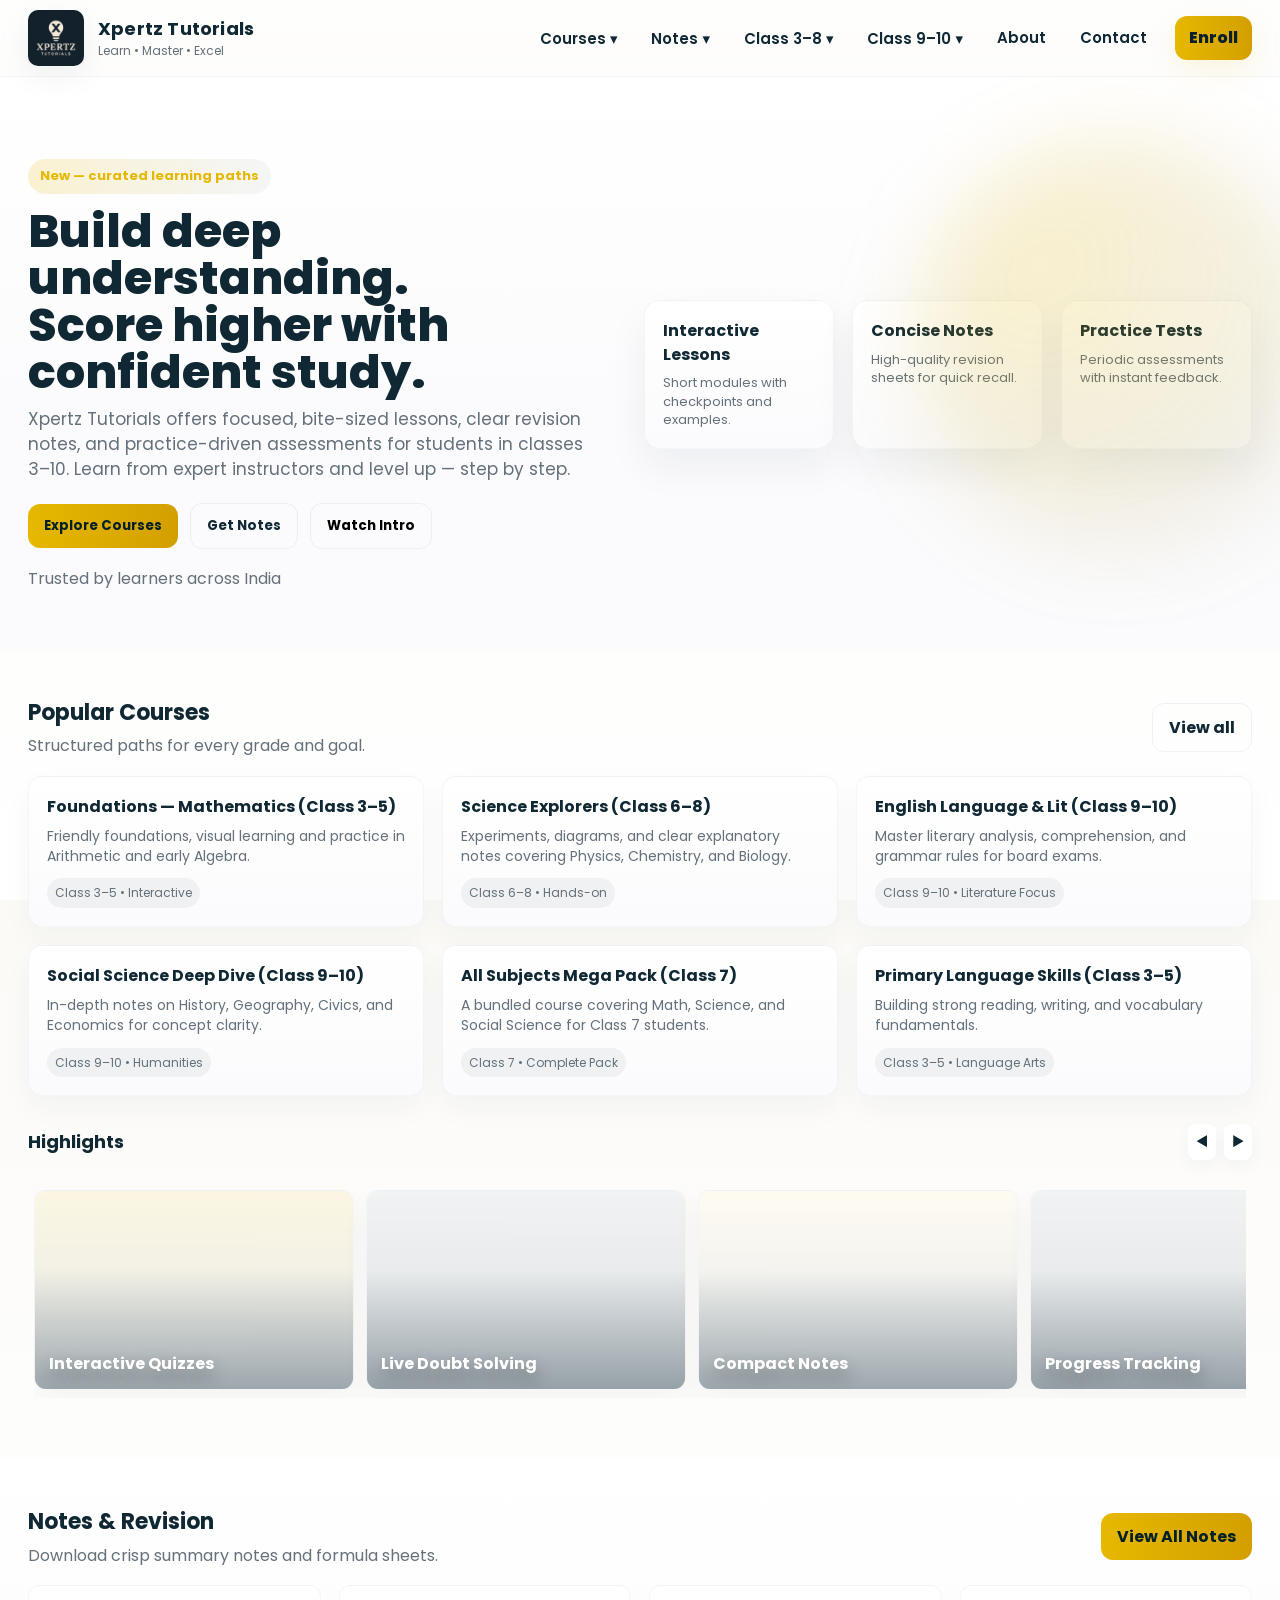
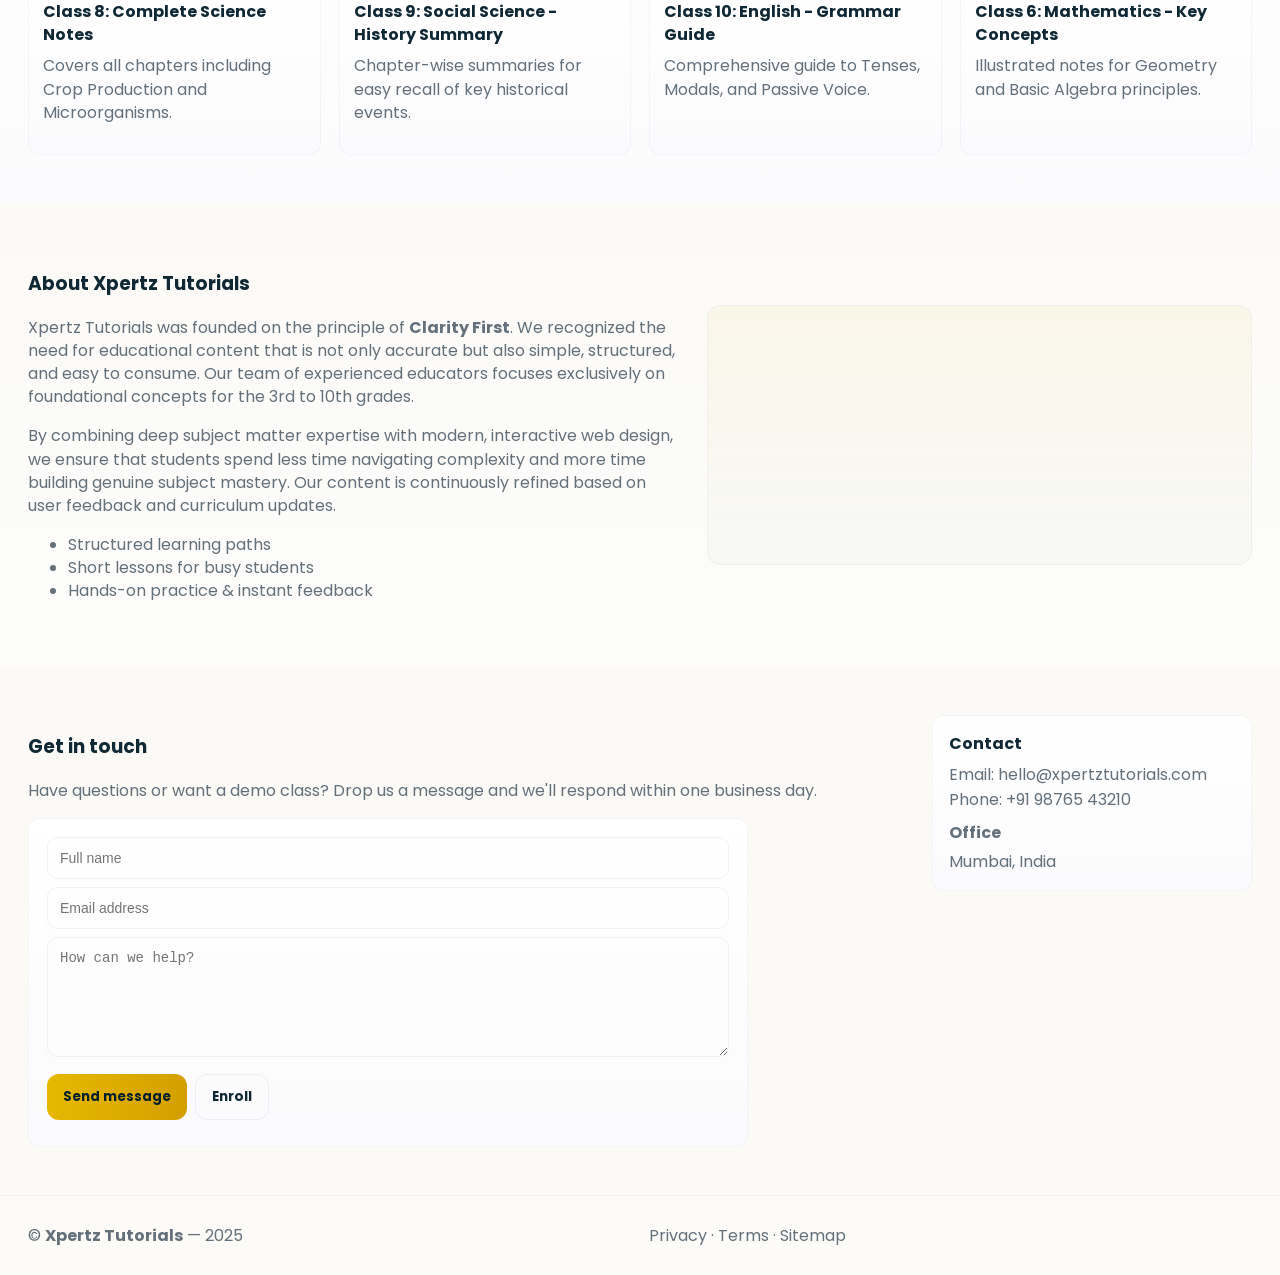
==== commit 70c2c1ce: "Update index.html" ====
--- a/index.html
+++ b/index.html
@@ -1,34 +1,34 @@
 <!doctype html>
 <html lang="en">
 <head>
-  <meta charset="utf-8" />
-  <meta name="viewport" content="width=device-width,initial-scale=1" />
-  <title>Xpertz Tutorials — Home</title>
-
-  <!-- Fonts -->
-  <link href="https://fonts.googleapis.com/css2?family=Poppins:wght@300;400;600;700;800&family=Inter:wght@300;400;600&display=swap" rel="stylesheet">
-
-  <style>
-    /* =========================
-       Theme variables
-       ========================= */
-    :root{
-      --bg-1: #fbfaf7;      /* soft cream */
-      --bg-2: #f6f7f9;      /* near-white section bg */
-      --navy: #0f2834;      /* primary accent */
-      --muted: #64707a;     /* muted text */
-      --gold: #e6b800;      /* gold accent */
-      --gold-dark: #d39f00; /* dark gold */
-      --glass: rgba(15,40,52,0.05);
-      --card-shadow: 0 18px 40px rgba(15,40,52,0.06);
-      --ease: cubic-bezier(.2,.9,.2,1);
-      --radius: 14px;
-      --max-width: 1500px;
-    }
-
-    /* =========================
-       New Animations
-       ========================= */
+  <meta charset="utf-8" />
+  <meta name="viewport" content="width=device-width,initial-scale=1" />
+  <title>Xpertz Tutorials — Home</title>
+
+  <!-- Fonts -->
+  <link href="https://fonts.googleapis.com/css2?family=Poppins:wght@300;400;600;700;800&family=Inter:wght@300;400;600&display=swap" rel="stylesheet">
+
+  <style>
+    /* =========================
+       Theme variables
+       ========================= */
+    :root{
+      --bg-1: #fbfaf7;      /* soft cream */
+      --bg-2: #f6f7f9;      /* near-white section bg */
+      --navy: #0f2834;      /* primary accent */
+      --muted: #64707a;     /* muted text */
+      --gold: #e6b800;      /* gold accent */
+      --gold-dark: #d39f00; /* dark gold */
+      --glass: rgba(15,40,52,0.05);
+      --card-shadow: 0 18px 40px rgba(15,40,52,0.06);
+      --ease: cubic-bezier(.2,.9,.2,1);
+      --radius: 14px;
+      --max-width: 1500px;
+    }
+
+    /* =========================
+       New Animations
+       ========================= */
     @keyframes cta-pulse {
         0% { box-shadow: 0 10px 30px rgba(230,184,0,0.12); }
         50% { box-shadow: 0 10px 40px rgba(230,184,0,0.25); }
@@ -40,282 +40,279 @@
         100% { transform: translate(0, 0) scale(1); }
     }
 
-
-    /* =========================
-       Global reset / basics
-       ========================= */
-    *{box-sizing:border-box}
-    html,body{height:100%}
-    body{
-      margin:0;
-      font-family:'Poppins', Inter, system-ui, -apple-system, "Segoe UI", Roboto, "Helvetica Neue", Arial;
-      background:linear-gradient(180deg,var(--bg-1),#ffffff);
-      color:var(--navy);
-      -webkit-font-smoothing:antialiased;
-      -moz-osx-font-smoothing:grayscale;
-      line-height:1.45;
-    }
-    a{color:inherit;text-decoration:none; transition: color .3s ease, background-color .3s ease} /* Added transition */
-    img{display:block;max-width:100%}
-    button{font-family:inherit}
-
-    /* =========================
-       Full-width container helper
-       ========================= */
-    .full-bleed { width:100%; }
-    .inner {
-      max-width: var(--max-width);
-      margin: 0 auto;
-      padding: 0 28px;
-    }
-
-    /* =========================
-       Header / nav
-       ========================= */
-    header {
-      position: sticky;
-      top: 0;
-      z-index: 60;
-      background: linear-gradient(180deg, rgba(255,255,255,0.75), rgba(255,255,255,0.55));
-      backdrop-filter: blur(6px);
-      border-bottom: 1px solid rgba(15,40,52,0.04);
-      transition: box-shadow .3s var(--ease); /* Added transition for smooth hover */
-    }
+    /* =========================
+       Global reset / basics
+       ========================= */
+    *{box-sizing:border-box}
+    html,body{height:100%}
+    body{
+      margin:0;
+      font-family:'Poppins', Inter, system-ui, -apple-system, "Segoe UI", Roboto, "Helvetica Neue", Arial;
+      background:linear-gradient(180deg,var(--bg-1),#ffffff);
+      color:var(--navy);
+      -webkit-font-smoothing:antialiased;
+      -moz-osx-font-smoothing:grayscale;
+      line-height:1.45;
+      overflow-x: hidden;
+    }
+    a{color:inherit;text-decoration:none; transition: color .3s ease, background-color .3s ease}
+    img{display:block;max-width:100%}
+    button{font-family:inherit}
+
+    /* =========================
+       Full-width container helper
+       ========================= */
+    .full-bleed { width:100%; }
+    .inner {
+      max-width: var(--max-width);
+      margin: 0 auto;
+      padding: 0 28px;
+    }
+
+    /* =========================
+       Header / nav
+       ========================= */
+    header {
+      position: sticky;
+      top: 0;
+      z-index: 60;
+      background: linear-gradient(180deg, rgba(255,255,255,0.75), rgba(255,255,255,0.55));
+      backdrop-filter: blur(6px);
+      border-bottom: 1px solid rgba(15,40,52,0.04);
+      transition: box-shadow .3s var(--ease);
+    }
     header:hover {
-        box-shadow: 0 4px 10px rgba(0,0,0,0.05); /* Interactive shadow on hover */
-    }
-    .nav-wrap {
-      display:flex;align-items:center;justify-content:space-between;height:76px;
-      gap:18px;
-      max-width: var(--max-width);
-      margin: 0 auto;
-      padding: 0 28px;
-    }
-    .brand {
-      display:flex;align-items:center;gap:14px;
-    }
-    .brand img {
-      width:56px;height:56px;object-fit:contain;border-radius:10px;background:transparent;
-      box-shadow: 0 10px 30px rgba(15,40,52,0.06);
-    }
-    .brand .title { font-weight:700;font-size:18px;color:var(--navy);letter-spacing:0.2px }
-    .brand .tag { font-size:12px;color:var(--muted) }
-
-    nav.primary {
-      display:flex;align-items:center;gap:10px;
-    }
-    .nav-item { position:relative }
-    .nav-link{
-      padding:10px 12px;border-radius:10px;font-weight:600;color:var(--navy);
-      transition:all .35s var(--ease); /* Smoother transition */
-      background:transparent;
-      border:0;cursor:pointer;font-size:15px;
-    }
-    .nav-link:hover{transform:translateY(-3px);background:var(--glass)}
-    .cta {
-      background: linear-gradient(90deg,var(--gold), var(--gold-dark)); /* Used new variable */
-      color: #08202a;
-      padding:10px 14px;border-radius:12px;font-weight:800;margin-left:6px;
-      box-shadow:0 10px 30px rgba(230,184,0,0.12);
-      transition:all .3s var(--ease); /* Added transition */
-    }
+        box-shadow: 0 4px 10px rgba(0,0,0,0.05);
+    }
+    .nav-wrap {
+      display:flex;align-items:center;justify-content:space-between;height:76px;
+      gap:18px;
+      max-width: var(--max-width);
+      margin: 0 auto;
+      padding: 0 28px;
+    }
+    .brand {
+      display:flex;align-items:center;gap:14px;
+    }
+    .brand img {
+      width:56px;height:56px;object-fit:contain;border-radius:10px;background:transparent;
+      box-shadow: 0 10px 30px rgba(15,40,52,0.06);
+    }
+    .brand .title { font-weight:700;font-size:18px;color:var(--navy);letter-spacing:0.2px }
+    .brand .tag { font-size:12px;color:var(--muted) }
+
+    nav.primary {
+      display:flex;align-items:center;gap:10px;
+    }
+    .nav-item { position:relative }
+    .nav-link{
+      padding:10px 12px;border-radius:10px;font-weight:600;color:var(--navy);
+      transition:all .35s var(--ease);
+      background:transparent;
+      border:0;cursor:pointer;font-size:15px;
+    }
+    .nav-link:hover{transform:translateY(-3px);background:var(--glass)}
+    .cta {
+      background: linear-gradient(90deg,var(--gold), var(--gold-dark));
+      color: #08202a;
+      padding:10px 14px;border-radius:12px;font-weight:800;margin-left:6px;
+      box-shadow:0 10px 30px rgba(230,184,0,0.12);
+      transition:all .3s var(--ease);
+    }
     .cta:hover {
-        transform: translateY(-2px); /* Lift on hover */
-        box-shadow: 0 15px 40px rgba(230,184,0,0.25); /* Deeper interactive shadow */
-    }
-
-    /* Dropdown panel */
-    .dropdown {
-      position:absolute;left:0;top:calc(100% + 12px);
-      min-width:220px;background:var(--bg-2);
-      border-radius:12px;padding:10px;border:1px solid rgba(15,40,52,0.04);
-      box-shadow: 0 12px 40px rgba(15,40,52,0.06);
-      opacity:0;transform:translateY(6px);pointer-events:none;transition:all .3s var(--ease); /* Smoother transition */
-    }
-    .dropdown.show{opacity:1;transform:none;pointer-events:auto}
-    .dropdown a{display:block;padding:8px 10px;border-radius:8px;color:var(--navy);}
-    .dropdown a:hover{background:rgba(15,40,52,0.08); color:var(--gold)} /* Interactive color on hover */
-
-    /* Mobile */
-    .menu-toggle { display:none;border:0;background:transparent;cursor:pointer }
-    @media (max-width:960px){
-      .nav-wrap { padding: 0 16px; }
-      nav.primary{ display:none }
-      .menu-toggle{ display:inline-flex }
-    }
-
-    /* =========================
-       Hero - full width immersive
-       ========================= */
-    .hero-wrap {
-      width:100%;
-      padding: 68px 0 44px;
-      background: linear-gradient(180deg,#ffffff 0%, #fbfbfd 60%);
-      overflow:hidden;
-      position:relative;
-    }
-
-    .hero {
-      display:flex;gap:36px;align-items:center;
-      padding: 14px 28px;
-    }
-
-    .hero-left { flex:1; max-width:800px }
-    .eyebrow {
-      display:inline-block;padding:8px 12px;border-radius:999px;background:linear-gradient(90deg, rgba(230,184,0,0.18), rgba(15,40,52,0.04));color:var(--gold);font-weight:700;font-size:13px;margin-bottom:14px;
-      transition: all .4s var(--ease); /* Added transition */
-    }
+        transform: translateY(-2px);
+        box-shadow: 0 15px 40px rgba(230,184,0,0.25);
+    }
+
+    /* Dropdown panel */
+    .dropdown {
+      position:absolute;left:0;top:calc(100% + 12px);
+      min-width:220px;background:var(--bg-2);
+      border-radius:12px;padding:10px;border:1px solid rgba(15,40,52,0.04);
+      box-shadow: 0 12px 40px rgba(15,40,52,0.06);
+      opacity:0;transform:translateY(6px);pointer-events:none;transition:all .3s var(--ease);
+    }
+    .dropdown.show{opacity:1;transform:none;pointer-events:auto}
+    .dropdown a{display:block;padding:8px 10px;border-radius:8px;color:var(--navy);}
+    .dropdown a:hover{background:rgba(15,40,52,0.08); color:var(--gold)}
+
+    /* Mobile */
+    .menu-toggle { display:none;border:0;background:transparent;cursor:pointer }
+    @media (max-width:960px){
+      .nav-wrap { padding: 0 16px; }
+      nav.primary{ display:none }
+      .menu-toggle{ display:inline-flex }
+    }
+
+    /* =========================
+       Hero - full width immersive
+       ========================= */
+    .hero-wrap {
+      width:100%;
+      padding: 68px 0 44px;
+      background: linear-gradient(180deg,#ffffff 0%, #fbfbfd 60%);
+      overflow:hidden;
+      position:relative;
+    }
+
+    .hero {
+      display:flex;gap:36px;align-items:center;
+      padding: 14px 28px;
+    }
+
+    .hero-left { flex:1; max-width:800px }
+    .eyebrow {
+      display:inline-block;padding:8px 12px;border-radius:999px;background:linear-gradient(90deg, rgba(230,184,0,0.18), rgba(15,40,52,0.04));color:var(--gold);font-weight:700;font-size:13px;margin-bottom:14px;
+      transition: all .4s var(--ease);
+    }
     .eyebrow:hover {
-        background: linear-gradient(90deg, var(--gold), #d39f00); /* Interactive color change */
+        background: linear-gradient(90deg, var(--gold), #d39f00);
         color: white;
     }
-    h1.hero-title {
-      margin:0;font-size:46px;line-height:1.02;font-weight:800;color:var(--navy);
-      font-family: 'Poppins', sans-serif;
-    }
-    p.lead { margin-top:12px;font-size:17px;color:var(--muted);max-width:58ch }
-    .hero-ctas { margin-top:22px;display:flex;gap:12px;flex-wrap:wrap;align-items:center }
-
-    .btn {
-      border:0;padding:12px 16px;border-radius:12px;font-weight:700;cursor:pointer;
-      transition:all .35s var(--ease); /* Added smooth transition */
-    }
-    .btn-primary { 
-        background: linear-gradient(90deg,var(--gold), var(--gold-dark)); 
-        color:#032028; 
-        /* Pulse Animation */
+    h1.hero-title {
+      margin:0;font-size:46px;line-height:1.02;font-weight:800;color:var(--navy);
+      font-family: 'Poppins', sans-serif;
+    }
+    p.lead { margin-top:12px;font-size:17px;color:var(--muted);max-width:58ch }
+    .hero-ctas { margin-top:22px;display:flex;gap:12px;flex-wrap:wrap;align-items:center }
+
+    .btn {
+      border:0;padding:12px 16px;border-radius:12px;font-weight:700;cursor:pointer;
+      transition:all .35s var(--ease);
+    }
+    .btn-primary {
+        background: linear-gradient(90deg,var(--gold), var(--gold-dark));
+        color:#032028;
         animation: cta-pulse 3s infinite alternate ease-in-out;
     }
     .btn-primary:hover {
-        background: linear-gradient(90deg, #ffd700, #e6b800); /* Slightly brighter gold on hover */
+        background: linear-gradient(90deg, #ffd700, #e6b800);
         transform: translateY(-3px);
     }
-    .btn-outline { background:transparent;border:1px solid rgba(15,40,52,0.06);color:var(--navy) }
+    .btn-outline { background:transparent;border:1px solid rgba(15,40,52,0.06);color:var(--navy) }
     .btn-outline:hover {
-        background: var(--navy); 
+        background: var(--navy);
         color: white;
         border-color: var(--navy);
         transform: translateY(-3px);
     }
 
-    /* Right: hero illustration / cards */
-    .hero-right { flex:1.05; min-height:360px; display:flex;align-items:center;justify-content:center;gap:18px;position:relative }
-    .hero-cards { width:100%; display:grid;grid-template-columns:repeat(3,1fr);gap:18px }
-    .hc {
-      background:linear-gradient(180deg,#ffffff, #fbfbfd);
-      border-radius:16px;padding:18px;border:1px solid rgba(15,40,52,0.04);
-      box-shadow:var(--card-shadow);transition:transform .35s var(--ease), box-shadow .35s var(--ease); /* Smoother transition */
-    }
-    .hc:hover{transform:translateY(-8px); box-shadow: 0 25px 50px rgba(15,40,52,0.12)} /* Deeper shadow on hover */
-    .hc h4{margin:0;font-size:16px;color:var(--navy)}
-    .hc p{margin:8px 0 0;color:var(--muted);font-size:13px}
-
-    /* subtle parallax shapes */
-    .hero-deco {
-      position:absolute;right:-80px;top:-60px;width:420px;height:420px;border-radius:50%;
-      background: radial-gradient(circle at 30% 30%, rgba(230,184,0,0.20), rgba(15,40,52,0.05)); /* Increased color interactivity */
-      filter: blur(40px);pointer-events:none;transform:translateZ(0);
-      /* Floating Animation */
+    /* Right: hero illustration / cards */
+    .hero-right { flex:1.05; min-height:360px; display:flex;align-items:center;justify-content:center;gap:18px;position:relative }
+    .hero-cards { width:100%; display:grid;grid-template-columns:repeat(3,1fr);gap:18px }
+    .hc {
+      background:linear-gradient(180deg,#ffffff, #fbfbfd);
+      border-radius:16px;padding:18px;border:1px solid rgba(15,40,52,0.04);
+      box-shadow:var(--card-shadow);transition:transform .35s var(--ease), box-shadow .35s var(--ease);
+    }
+    .hc:hover{transform:translateY(-8px); box-shadow: 0 25px 50px rgba(15,40,52,0.12)}
+    .hc h4{margin:0;font-size:16px;color:var(--navy)}
+    .hc p{margin:8px 0 0;color:var(--muted);font-size:13px}
+
+    /* subtle parallax shapes */
+    .hero-deco {
+      position:absolute;right:-80px;top:-60px;width:420px;height:420px;border-radius:50%;
+      background: radial-gradient(circle at 30% 30%, rgba(230,184,0,0.20), rgba(15,40,52,0.05));
+      filter: blur(40px);pointer-events:none;transform:translateZ(0);
       animation: subtle-move 20s infinite ease-in-out alternate;
-    }
-
-    /* =========================
-       Courses / sections (full width)
-       ========================= */
-    section { padding:48px 0; width:100%; }
-    .section-inner { max-width:var(--max-width); margin:0 auto; padding:0 28px; }
-
-    .section-title { display:flex;align-items:center;justify-content:space-between;gap:12px;margin-bottom:18px }
-    .section-title h3{margin:0;font-size:22px;color:var(--navy);font-weight:700}
-    .cards-grid { display:grid;grid-template-columns:repeat(3,1fr);gap:18px }
-
-    .course-card {
-      background:linear-gradient(180deg,#fff,#fbfbfd);
-      border-radius:14px;padding:18px;border:1px solid rgba(15,40,52,0.04);
-      box-shadow: 0 12px 30px rgba(15,40,52,0.04);transition:transform .35s var(--ease),box-shadow .35s var(--ease), border-color .35s var(--ease); /* Smoother transition */
-    }
-    .course-card:hover{ 
-        transform:translateY(-10px); 
-        box-shadow: 0 35px 70px rgba(15,40,52,0.15); /* Deeper interactive shadow */
-        border-color: var(--gold); /* Interactive border color */
-    }
-    .course-card h4{margin:0 0 8px}
-    .course-card p{color:var(--muted);margin:0;font-size:14px}
-    .badge { 
+    }
+
+    /* =========================
+       Courses / sections (full width)
+       ========================= */
+    section { padding:48px 0; width:100%; }
+    .section-inner { max-width:var(--max-width); margin:0 auto; padding:0 28px; }
+
+    .section-title { display:flex;align-items:center;justify-content:space-between;gap:12px;margin-bottom:18px }
+    .section-title h3{margin:0;font-size:22px;color:var(--navy);font-weight:700}
+    .cards-grid { display:grid;grid-template-columns:repeat(3,1fr);gap:18px }
+
+    .course-card {
+      background:linear-gradient(180deg,#fff,#fbfbfd);
+      border-radius:14px;padding:18px;border:1px solid rgba(15,40,52,0.04);
+      box-shadow: 0 12px 30px rgba(15,40,52,0.04);transition:transform .35s var(--ease),box-shadow .35s var(--ease), border-color .35s var(--ease);
+    }
+    .course-card:hover{
+        transform:translateY(-10px);
+        box-shadow: 0 35px 70px rgba(15,40,52,0.15);
+        border-color: var(--gold);
+    }
+    .course-card h4{margin:0 0 8px}
+    .course-card p{color:var(--muted);margin:0;font-size:14px}
+    .badge {
         display:inline-block;padding:6px 8px;border-radius:999px;background:rgba(15,40,52,0.05);font-size:12px;color:var(--muted);margin-top:12px;
-        transition: all .35s var(--ease); /* Added transition */
+        transition: all .35s var(--ease);
     }
     .course-card:hover .badge {
-        background: var(--gold-dark); /* Color interaction on hover */
+        background: var(--gold-dark);
         color: white;
     }
 
-
-    /* =========================
-       Horizontal tile scroll (auto + drag + snap)
-       ========================= */
-    .tile-strip {
-      margin-top:18px;
-      overflow:hidden;
-      position:relative;
-      padding:12px 6px;
-    }
-    .tiles {
-      display:flex;gap:12px; align-items:stretch;
-      scroll-snap-type: x mandatory;
-      overflow-x:auto;
-      padding-bottom:8px;
-      -webkit-overflow-scrolling:touch;
-      scroll-behavior:smooth;
-    }
-    .tile {
-      flex:0 0 320px; height:200px; border-radius:12px; background:linear-gradient(180deg,#ffffff,#f8f9fb);
-      border:1px solid rgba(15,40,52,0.04); box-shadow: 0 12px 30px rgba(15,40,52,0.04);
-      scroll-snap-align:center; position:relative; overflow:hidden;
-      cursor:grab; transition:transform .35s var(--ease), box-shadow .35s var(--ease); /* Smoother transition */
-    }
-    .tile:active { cursor:grabbing }
-    .tile:hover { 
+    /* =========================
+       Horizontal tile scroll (auto + drag + snap)
+       ========================= */
+    .tile-strip {
+      margin-top:18px;
+      overflow:hidden;
+      position:relative;
+      padding:12px 6px;
+    }
+    .tiles {
+      display:flex;gap:12px; align-items:stretch;
+      scroll-snap-type: x mandatory;
+      overflow-x:auto;
+      padding-bottom:8px;
+      -webkit-overflow-scrolling:touch;
+      scroll-behavior:smooth;
+    }
+    .tile {
+      flex:0 0 320px; height:200px; border-radius:12px; background:linear-gradient(180deg,#ffffff,#f8f9fb);
+      border:1px solid rgba(15,40,52,0.04); box-shadow: 0 12px 30px rgba(15,40,52,0.04);
+      scroll-snap-align:center; position:relative; overflow:hidden;
+      cursor:grab; transition:transform .35s var(--ease), box-shadow .35s var(--ease);
+    }
+    .tile:active { cursor:grabbing }
+    .tile:hover {
         transform: translateY(-6px);
-        box-shadow: 0 18px 40px rgba(15,40,52,0.1); /* Interactive shadow */
-    }
-    .tile .img {
-      position:absolute;inset:0;background-size:cover;background-position:center;filter:contrast(95%) saturate(95%);
-    }
-    .tile .overlay {
-      position:absolute;inset:0;background:linear-gradient(180deg, transparent 40%, rgba(15,40,52,0.34) 100%);
-    }
-    .tile .meta {
-      position:absolute;left:14px;bottom:14px;color:#fff;z-index:3;
-      font-weight:700;text-shadow:0 8px 18px rgba(0,0,0,0.4);
-      transition: all .35s var(--ease); /* Added transition */
-    }
+        box-shadow: 0 18px 40px rgba(15,40,52,0.1);
+    }
+    .tile .img {
+      position:absolute;inset:0;background-size:cover;background-position:center;filter:contrast(95%) saturate(95%);
+    }
+    .tile .overlay {
+      position:absolute;inset:0;background:linear-gradient(180deg, transparent 40%, rgba(15,40,52,0.34) 100%);
+    }
+    .tile .meta {
+      position:absolute;left:14px;bottom:14px;color:#fff;z-index:3;
+      font-weight:700;text-shadow:0 8px 18px rgba(0,0,0,0.4);
+      transition: all .35s var(--ease);
+    }
     .tile:hover .meta {
-        transform: translateY(-5px); /* Meta text lifts with the tile */
-    }
-
-    /* Controls */
-    .tile-controls { display:flex;gap:8px;align-items:center;margin-left:8px }
-    .control-btn {
-      border:0;background:transparent;padding:8px;border-radius:8px;cursor:pointer;color:var(--navy);
-      box-shadow:0 6px 18px rgba(15,40,52,0.04);
-      background: #fff;
-      transition: all .3s var(--ease); /* Added transition */
-    }
+        transform: translateY(-5px);
+    }
+
+    /* Controls */
+    .tile-controls { display:flex;gap:8px;align-items:center;margin-left:8px }
+    .control-btn {
+      border:0;background:transparent;padding:8px;border-radius:8px;cursor:pointer;color:var(--navy);
+      box-shadow:0 6px 18px rgba(15,40,52,0.04);
+      background: #fff;
+      transition: all .3s var(--ease);
+    }
     .control-btn:hover {
-        background: var(--gold); /* Interactive color change */
+        background: var(--gold);
         color: white;
         transform: scale(1.05);
         box-shadow: 0 8px 20px rgba(230,184,0,0.3);
     }
 
-    /* =========================
-       Notes / About / Contact
-       ========================= */
-    .notes-grid { display:flex;gap:18px;flex-wrap:wrap }
-    .note-card { 
+    /* =========================
+       Notes / About / Contact
+       ========================= */
+    .notes-grid { display:flex;gap:18px;flex-wrap:wrap }
+    .note-card {
         flex:1; min-width:260px; background:linear-gradient(180deg,#fff,#fbfbfd);border-radius:12px;padding:14px;border:1px solid rgba(15,40,52,0.04);
-        transition: all .35s var(--ease); /* Added transition */
+        transition: all .35s var(--ease);
     }
     .note-card:hover {
         transform: translateY(-4px);
@@ -323,41 +320,41 @@
         border-color: var(--gold);
     }
 
-    .about-split { display:flex;gap:28px;align-items:center }
-    .about-img { flex:1; min-height:260px;border-radius:14px;background:linear-gradient(180deg,#fff,#f6f8fb);border:1px solid rgba(15,40,52,0.04) }
-    .about-text { flex:1.2 }
-
-    /* Contact form */
-    .contact-form { max-width:720px; background:linear-gradient(180deg,#fff,#fbfbfd);border-radius:12px;padding:18px;border:1px solid rgba(15,40,52,0.04) }
-    .input, textarea { 
+    .about-split { display:flex;gap:28px;align-items:center }
+    .about-img { flex:1; min-height:260px;border-radius:14px;background:linear-gradient(180deg,#fff,#f6f8fb);border:1px solid rgba(15,40,52,0.04) }
+    .about-text { flex:1.2 }
+
+    /* Contact form */
+    .contact-form { max-width:720px; background:linear-gradient(180deg,#fff,#fbfbfd);border-radius:12px;padding:18px;border:1px solid rgba(15,40,52,0.04) }
+    .input, textarea {
         width:100%;padding:12px;border-radius:10px;border:1px solid rgba(15,40,52,0.06);background:transparent;outline:none;color:var(--navy);font-size:14px;
-        transition: border-color .3s ease, box-shadow .3s ease; /* Added transition */
+        transition: border-color .3s ease, box-shadow .3s ease;
     }
     .input:focus, textarea:focus {
         border-color: var(--gold);
         box-shadow: 0 0 0 2px rgba(230,184,0,0.3);
     }
-    textarea { resize:vertical; min-height:120px }
-
-    /* Footer */
-    footer { padding:28px 0;border-top:1px solid rgba(15,40,52,0.04);background:transparent }
-    .footer-inner { display:flex;align-items:center;justify-content:space-between;gap:12px;flex-wrap:wrap }
-
-    /* Small responsiveness */
-    @media (max-width:1100px){
-      .hero{flex-direction:column-reverse;gap:22px}
-      .hero-right{min-height:320px}
-      .cards-grid{ grid-template-columns: repeat(2,1fr) }
-      .tiles .tile{ flex:0 0 280px; height:180px }
-    }
-    @media (max-width:720px){
-      .nav-wrap{padding:0 16px}
-      .brand .title{display:none}
-      .hc{ display:none }
-      .cards-grid{ grid-template-columns: 1fr }
-      .tiles .tile{ flex:0 0 88%; height:190px }
-    }
-    
+    textarea { resize:vertical; min-height:120px }
+
+    /* Footer */
+    footer { padding:28px 0;border-top:1px solid rgba(15,40,52,0.04);background:transparent }
+    .footer-inner { display:flex;align-items:center;justify-content:space-between;gap:12px;flex-wrap:wrap }
+
+    /* Small responsiveness */
+    @media (max-width:1100px){
+      .hero{flex-direction:column-reverse;gap:22px}
+      .hero-right{min-height:320px}
+      .cards-grid{ grid-template-columns: repeat(2,1fr) }
+      .tiles .tile{ flex:0 0 280px; height:180px }
+    }
+    @media (max-width:720px){
+      .nav-wrap{padding:0 16px}
+      .brand .title{display:none}
+      .hc{ display:none }
+      .cards-grid{ grid-template-columns: 1fr }
+      .tiles .tile{ flex:0 0 88%; height:190px }
+    }
+
     /* Custom Message Box Style */
     .message-box {
         position: fixed;
@@ -375,78 +372,69 @@
         transition: all 0.3s ease-in-out;
     }
 
-
-    /* Fix: Ensure main sections are visible immediately */
-    .reveal { 
-        opacity:0; 
-        transform:translateY(12px); 
-        transition: all .9s var(--ease) 
-    }
-    .reveal.show { 
-        opacity:1; 
-        transform:none 
-    }
-  </style>
+    /* Minor patch to avoid background "patchiness" between sections */
+    section { background: transparent; }
+  </style>
 </head>
 <body>
 
-  <!-- HEADER -->
-  <header>
-    <div class="nav-wrap">
-      <div class="brand" aria-hidden="false">
-        <img src="xpertz-logo.png" alt="Xpertz Tutorials logo" onerror="this.style.display='none'">
-        <div>
-          <div class="title">Xpertz Tutorials</div>
-          <div class="tag">Learn • Master • Excel</div>
-        </div>
-      </div>
-
-      <nav class="primary" aria-label="Main navigation">
-        <div class="nav-item">
-          <button class="nav-link" data-dd="courses" aria-expanded="false">Courses ▾</button>
-          <div class="dropdown" id="dd-courses" role="menu" aria-hidden="true">
-            <a href="#courses">All Courses</a>
-            <a href="#courses">STEM Foundations</a>
-            <a href="#courses">English & Humanities</a>
-            <a href="#courses">Competitive Prep</a>
-          </div>
-        </div>
-
-        <div class="nav-item">
-          <button class="nav-link" data-dd="notes" aria-expanded="false">Notes ▾</button>
-          <div class="dropdown" id="dd-notes" role="menu" aria-hidden="true">
-            <a href="#notes">Class Notes (3–10)</a>
-            <a href="#notes">Revision Sheets</a>
-            <a href="#notes">Download Center</a>
-          </div>
-        </div>
-
-        <div class="nav-item"><button class="nav-link" data-dd="class38" aria-expanded="false">Class 3–8 ▾</button>
-          <div class="dropdown" id="dd-class38" role="menu" aria-hidden="true">
-            <a href="#courses">Primary Math</a>
-            <a href="#courses">Science Explorers</a>
-            <a href="#courses">English Basics</a>
-          </div>
-        </div>
-
-        <div class="nav-item"><button class="nav-link" data-dd="class910" aria-expanded="false">Class 9–10 ▾</button>
-          <div class="dropdown" id="dd-class910" role="menu" aria-hidden="true">
-            <a href="#courses">English Language & Lit</a>
-            <a href="#courses">Social Studies (History & Geo)</a>
-          </div>
-        </div>
-
-        <a class="nav-link" href="#about">About</a>
-        <a class="nav-link" href="#contact">Contact</a>
-
-        <a class="cta" href="#contact">Enroll</a> <!-- Updated to scroll to Contact/Enroll form -->
-      </nav>
-
-      <button class="menu-toggle" aria-label="Open menu" id="mobileOpen">
-        <svg width="22" height="22" viewBox="0 0 24 24" fill="none"><path d="M3 6h18M3 12h18M3 18h18" stroke="#0f2834" stroke-width="1.6" stroke-linecap="round"/></svg>
-      </button>
-    </div>
-  </header>
+  <!-- HEADER -->
+  <header>
+    <div class="nav-wrap">
+      <div class="brand" aria-hidden="false">
+        <img src="xpertz-logo.png" alt="Xpertz Tutorials logo" onerror="this.style.display='none'">
+        <div>
+          <div class="title">Xpertz Tutorials</div>
+          <div class="tag">Learn • Master • Excel</div>
+        </div>
+      </div>
+
+      <nav class="primary" aria-label="Main navigation">
+        <div class="nav-item">
+          <button class="nav-link" data-dd="courses" aria-expanded="false">Courses ▾</button>
+          <div class="dropdown" id="dd-courses" role="menu" aria-hidden="true">
+            <a href="#courses">All Courses</a>
+            <a href="#courses">STEM Foundations</a>
+            <a href="#courses">English & Humanities</a>
+            <a href="#courses">Competitive Prep</a>
+          </div>
+        </div>
+
+        <div class="nav-item">
+          <button class="nav-link" data-dd="notes" aria-expanded="false">Notes ▾</button>
+          <div class="dropdown" id="dd-notes" role="menu" aria-hidden="true">
+            <a href="#notes">Class Notes (3–10)</a>
+            <a href="#notes">Revision Sheets</a>
+            <a href="#notes">Download Center</a>
+          </div>
+        </div>
+
+        <div class="nav-item"><button class="nav-link" data-dd="class38" aria-expanded="false">Class 3–8 ▾</button>
+          <div class="dropdown" id="dd-class38" role="menu" aria-hidden="true">
+            <a href="#courses">Primary Math</a>
+            <a href="#courses">Science Explorers</a>
+            <a href="#courses">English Basics</a>
+          </div>
+        </div>
+
+        <div class="nav-item"><button class="nav-link" data-dd="class910" aria-expanded="false">Class 9–10 ▾</button>
+          <div class="dropdown" id="dd-class910" role="menu" aria-hidden="true">
+            <a href="#courses">English Language & Lit</a>
+            <a href="#courses">Social Studies (History & Geo)</a>
+          </div>
+        </div>
+
+        <a class="nav-link" href="#about">About</a>
+        <a class="nav-link" href="#contact">Contact</a>
+
+        <a class="cta" href="#contact">Enroll</a>
+      </nav>
+
+      <button class="menu-toggle" aria-label="Open menu" id="mobileOpen">
+        <svg width="22" height="22" viewBox="0 0 24 24" fill="none"><path d="M3 6h18M3 12h18M3 18h18" stroke="#0f2834" stroke-width="1.6" stroke-linecap="round"/></svg>
+      </button>
+    </div>
+  </header>
 
     <!-- FUNCTIONAL MESSAGE BOX for Watch Intro button -->
     <div id="messageBox" class="message-box" style="display: none;">
@@ -454,271 +442,268 @@
         <button onclick="closeMessageBox()" class="btn btn-primary" style="margin-top: 10px; background: var(--gold-dark); color: white; padding: 5px 10px; font-weight: 600;">Close Message</button>
     </div>
 
-  <!-- HERO -->
-  <div class="hero-wrap full-bleed">
-    <div class="inner hero" role="region" aria-label="Intro">
-      <div class="hero-left">
-        <div class="eyebrow">New — curated learning paths</div>
-        <h1 class="hero-title">Build deep understanding. <br> Score higher with confident study.</h1>
-        <p class="lead">Xpertz Tutorials offers focused, bite-sized lessons, clear revision notes, and practice-driven assessments for students in classes 3–10. Learn from expert instructors and level up — step by step.</p>
-
-        <div class="hero-ctas">
-          <button class="btn btn-primary" onclick="location.href='#courses'">Explore Courses</button>
-          <button class="btn btn-outline" onclick="location.href='#notes'">Get Notes</button>
-          <button class="btn" onclick="openJoin()" style="background:transparent;border:1px solid rgba(15,40,52,0.06);">Watch Intro</button>
-        </div>
-
-        <div style="display:flex;gap:10px;margin-top:18px">
-          <div class="small" style="color:var(--muted)">Trusted by learners across India</div>
-        </div>
-      </div>
-
-      <div class="hero-right" aria-hidden="false">
-        <div class="hero-cards" aria-hidden="true">
-          <div class="hc reveal"> <!-- Kept reveal on card -->
-            <h4>Interactive Lessons</h4>
-            <p>Short modules with checkpoints and examples.</p>
-          </div>
-          <div class="hc reveal"> <!-- Kept reveal on card -->
-            <h4>Concise Notes</h4>
-            <p>High-quality revision sheets for quick recall.</p>
-          </div>
-          <div class="hc reveal"> <!-- Kept reveal on card -->
-            <h4>Practice Tests</h4>
-            <p>Periodic assessments with instant feedback.</p>
-          </div>
-          <!-- Ensuring all three cards are visible to match the style -->
-        </div>
-
-        <div class="hero-deco" aria-hidden="true"></div>
-      </div>
-    </div>
-  </div>
-
-  <!-- COURSES -->
-  <section id="courses" class="full-bleed">
-    <div class="section-inner inner"> <!-- REMOVED 'reveal' class -->
-      <div class="section-title">
-        <div>
-          <h3>Popular Courses</h3>
-          <div style="color:var(--muted);margin-top:6px">Structured paths for every grade and goal.</div>
-        </div>
-        <div>
-          <a class="btn btn-outline" href="#courses">View all</a>
-        </div>
-        
-      </div>
-
-      <div class="cards-grid">
-        <div class="course-card reveal">
-          <h4>Foundations — Mathematics (Class 3–5)</h4>
-          <p>Friendly foundations, visual learning and practice in Arithmetic and early Algebra.</p>
-          <div class="badge">Class 3–5 • Interactive</div>
-        </div>
-
-        <div class="course-card reveal">
-          <h4>Science Explorers (Class 6–8)</h4>
-          <p>Experiments, diagrams, and clear explanatory notes covering Physics, Chemistry, and Biology.</p>
-          <div class="badge">Class 6–8 • Hands-on</div>
-        </div>
-
-        <div class="course-card reveal">
-          <h4>English Language & Lit (Class 9–10)</h4>
-          <p>Master literary analysis, comprehension, and grammar rules for board exams.</p>
-          <div class="badge">Class 9–10 • Literature Focus</div>
-        </div>
-        
-        <div class="course-card reveal">
-          <h4>Social Science Deep Dive (Class 9–10)</h4>
-          <p>In-depth notes on History, Geography, Civics, and Economics for concept clarity.</p>
-          <div class="badge">Class 9–10 • Humanities</div>
-        </div>
-
-        <div class="course-card reveal">
-          <h4>All Subjects Mega Pack (Class 7)</h4>
-          <p>A bundled course covering Math, Science, and Social Science for Class 7 students.</p>
-          <div class="badge">Class 7 • Complete Pack</div>
-        </div>
-
-        <div class="course-card reveal">
-          <h4>Primary Language Skills (Class 3–5)</h4>
-          <p>Building strong reading, writing, and vocabulary fundamentals.</p>
-          <div class="badge">Class 3–5 • Language Arts</div>
-        </div>
-      </div>
-
-      <!-- Horizontal tile strip -->
-      <div style="margin-top:28px">
-        <div style="display:flex;align-items:center;justify-content:space-between">
-          <div style="font-weight:700;font-size:18px">Highlights</div>
-          <div class="tile-controls">
-            <button class="control-btn" id="tilePrev" aria-label="previous">◀</button>
-            <button class="control-btn" id="tileNext" aria-label="next">▶</button>
-        </div>
-        </div>
-
-        <div class="tile-strip">
-          <div class="tiles" id="tiles">
-            <!-- Placeholder tiles (replace backgrounds with real images later) -->
-            <div class="tile" tabindex="0">
-              <div class="img" style="background-image:linear-gradient(180deg, rgba(230,184,0,0.12), rgba(15,40,52,0.08)), url('https://images.unsplash.com/photo-1584697964154-2a0f9b1f9d8b?auto=format&fit=crop&w=1200&q=60');"></div>
-              <div class="overlay"></div>
-              <div class="meta">Interactive Quizzes</div>
-            </div>
-
-            <div class="tile" tabindex="0">
-              <div class="img" style="background-image:linear-gradient(180deg, rgba(15,40,52,0.06), rgba(15,40,52,0.12)), url('https://images.unsplash.com/photo-1519389950473-47ba0277781c?auto=format&fit=crop&w=1200&q=60');"></div>
-              <div class="overlay"></div>
-              <div class="meta">Live Doubt Solving</div>
-            </div>
-
-            <div class="tile" tabindex="0">
-              <div class="img" style="background-image:linear-gradient(180deg, rgba(230,184,0,0.06), rgba(15,40,52,0.08)), url('https://images.unsplash.com/photo-1523580846011-d3a5bc25702f?auto=format&fit=crop&w=1200&q=60');"></div>
-              <div class="overlay"></div>
-              <div class="meta">Compact Notes</div>
-            </div>
-
-            <div class="tile" tabindex="0">
-              <div class="img" style="background-image:linear-gradient(180deg, rgba(15,40,52,0.06), rgba(15,40,52,0.12)), url('https://images.unsplash.com/photo-1522202176988-66273c2fd55f?auto=format&fit=crop&w=1200&q=60');"></div>
-              <div class="overlay"></div>
-              <div class="meta">Progress Tracking</div>
-            </div>
-
-            <div class="tile" tabindex="0">
-              <div class="img" style="background-image:linear-gradient(180deg, rgba(230,184,0,0.06), rgba(15,40,52,0.08)), url('https://images.unsplash.com/photo-1521747116042-5a810fda9664?auto=format&fit=crop&w=1200&q=60');"></div>
-              <div class="overlay"></div>
-              <div class="meta">Mentor Feedback</div>
-            </div>
-          </div>
-        </div>
-        
-      </div>
-    </div>
-  </section>
-
-  <!-- NOTES -->
-  <section id="notes" class="full-bleed" style="background:linear-gradient(180deg,#ffffff,#fbfbfd);">
-    <div class="section-inner inner"> <!-- REMOVED 'reveal' class -->
-      <div class="section-title">
-        <div>
-          <h3>Notes & Revision</h3>
-          <div style="color:var(--muted);margin-top:6px">Download crisp summary notes and formula sheets.</div>
-        </div>
-        <div>
-          <a class="btn btn-primary" href="#notes">View All Notes</a>
-        </div>
-      </div>
-
-      <div class="notes-grid">
-        <div class="note-card reveal">
-          <strong>Class 8: Complete Science Notes</strong>
-          <p style="color:var(--muted);margin-top:8px">Covers all chapters including Crop Production and Microorganisms.</p>
-        </div>
-        <div class="note-card reveal">
-          <strong>Class 9: Social Science - History Summary</strong>
-          <p style="color:var(--muted);margin-top:8px">Chapter-wise summaries for easy recall of key historical events.</p>
-        </div>
-        <div class="note-card reveal">
-          <strong>Class 10: English - Grammar Guide</strong>
-          <p style="color:var(--muted);margin-top:8px">Comprehensive guide to Tenses, Modals, and Passive Voice.</p>
-        </div>
-        <div class="note-card reveal">
-          <strong>Class 6: Mathematics - Key Concepts</strong>
-          <p style="color:var(--muted);margin-top:8px">Illustrated notes for Geometry and Basic Algebra principles.</p>
-        </div>
-        
-      </div>
-    </div>
-  </section>
-
-  <!-- ABOUT -->
-  <section id="about" class="full-bleed">
-    <div class="section-inner inner"> <!-- REMOVED 'reveal' class -->
-      <div class="about-split">
-        <div class="about-text reveal"> <!-- KEPT reveal on text block -->
-          <h3>About Xpertz Tutorials</h3>
-          <p style="color:var(--muted);margin-top:10px">Xpertz Tutorials was founded on the principle of **Clarity First**. We recognized the need for educational content that is not only accurate but also simple, structured, and easy to consume. Our team of experienced educators focuses exclusively on foundational concepts for the 3rd to 10th grades.</p>
-            <p style="color:var(--muted);margin-top:10px">By combining deep subject matter expertise with modern, interactive web design, we ensure that students spend less time navigating complexity and more time building genuine subject mastery. Our content is continuously refined based on user feedback and curriculum updates.</p>
-          <ul style="color:var(--muted);margin-top:12px">
-            <li>Structured learning paths</li>
-            <li>Short lessons for busy students</li>
-            <li>Hands-on practice & instant feedback</li>
-          </ul>
-        </div>
-
-        <div class="about-img reveal" aria-hidden="true" style="background-image: linear-gradient(180deg, rgba(230,184,0,0.06), rgba(15,40,52,0.02));"></div> <!-- KEPT reveal on image -->
-      </div>
-    </div>
-  </section>
-
-  <!-- CONTACT -->
-  <section id="contact" class="full-bleed" style="background:var(--bg-1);">
-    <div class="section-inner inner"> <!-- REMOVED 'reveal' class -->
-      <div style="display:flex;align-items:flex-start;gap:28px;flex-wrap:wrap">
-        <div style="flex:1;min-width:320px">
-          <h3>Get in touch</h3>
-          <p style="color:var(--muted);margin-top:8px">Have questions or want a demo class? Drop us a message and we'll respond within one business day.</p>
-
-          <form id="contactForm" class="contact-form" style="margin-top:14px">
-            <input class="input" name="name" placeholder="Full name" required />
-            <input class="input" name="email" placeholder="Email address" required style="margin-top:8px"/>
-            <textarea name="message" placeholder="How can we help?" required style="margin-top:8px"></textarea>
-            <div style="display:flex;gap:8px;margin-top:10px">
-              <button class="btn btn-primary" type="submit">Send message</button>
-              <button class="btn btn-outline" type="button" onclick="location.href='#enroll'">Enroll</button>
-            </div>
-            <div id="formMsg" style="margin-top:8px;color:var(--muted)"></div>
-          </form>
-        </div>
-
-        <aside style="width:320px">
-          <div style="background:linear-gradient(180deg,#fff,#fbfbfd);border-radius:12px;padding:16px;border:1px solid rgba(15,40,52,0.04)">
-            <strong>Contact</strong>
-            <div style="color:var(--muted);margin-top:8px">Email: hello@xpertztutorials.com</div>
-            <div style="color:var(--muted);margin-top:2px">Phone: +91 98765 43210</div>
-            <div style="color:var(--muted);margin-top:10px"><strong>Office</strong><div style="margin-top:6px;color:var(--muted)">Mumbai, India</div></div>
-          </div>
-        </aside>
-      </div>
-    </div>
-  </section>
-
-  <!-- FOOTER -->
-  <footer>
-    <div class="footer-inner inner">
-      <div style="color:var(--muted)">© <strong>Xpertz Tutorials</strong> — 2025</div>
-      <div style="color:var(--muted)">Privacy · Terms · Sitemap</div>
-      <div style="color:var(--muted)"></div>
-    </div>
-  </footer>
-
-  <!-- Mobile menu panel -->
-  <div id="mobileMenu" style="display:none;position:fixed;inset:0;background:rgba(15,40,52,0.8);z-index:120;padding:26px;overflow:auto;color:#fff">
-    <div style="display:flex;justify-content:space-between;align-items:center;margin-bottom:12px">
-      <div style="display:flex;gap:12px;align-items:center">
-        <img src="xpertz-logo.png" alt="" style="width:44px;height:44px;object-fit:contain;border-radius:8px">
-        <div style="font-weight:800">Xpertz Tutorials</div>
-      </div>
-      <button id="mobileClose" style="background:transparent;border:0;color:#fff;font-size:28px;cursor:pointer">&times;</button>
-      
-    </div>
-
-    <nav style="display:flex;flex-direction:column;gap:12px">
-      <a href="#courses" onclick="closeMobile()">Courses</a>
-      <a href="#notes" onclick="closeMobile()">Notes</a>
-      <a href="#class38" onclick="closeMobile()">Class 3–8</a>
-      <a href="#class910" onclick="closeMobile()">Class 9–10</a>
-      <a href="#about" onclick="closeMobile()">About</a>
-      <a href="#contact" onclick="closeMobile()">Contact</a>
-      <a href="#enroll" class="cta" style="display:inline-block;margin-top:8px" onclick="closeMobile()">Enroll</a>
-    </nav>
-    
-  </div>
-
-  <script>
+  <!-- HERO -->
+  <div class="hero-wrap full-bleed">
+    <div class="inner hero" role="region" aria-label="Intro">
+      <div class="hero-left">
+        <div class="eyebrow">New — curated learning paths</div>
+        <h1 class="hero-title">Build deep understanding. <br> Score higher with confident study.</h1>
+        <p class="lead">Xpertz Tutorials offers focused, bite-sized lessons, clear revision notes, and practice-driven assessments for students in classes 3–10. Learn from expert instructors and level up — step by step.</p>
+
+        <div class="hero-ctas">
+          <button class="btn btn-primary" onclick="location.href='#courses'">Explore Courses</button>
+          <button class="btn btn-outline" onclick="location.href='#notes'">Get Notes</button>
+          <button class="btn" onclick="openJoin()" style="background:transparent;border:1px solid rgba(15,40,52,0.06);">Watch Intro</button>
+        </div>
+
+        <div style="display:flex;gap:10px;margin-top:18px">
+          <div class="small" style="color:var(--muted)">Trusted by learners across India</div>
+        </div>
+      </div>
+
+      <div class="hero-right" aria-hidden="false">
+        <div class="hero-cards" aria-hidden="true">
+          <div class="hc">
+            <h4>Interactive Lessons</h4>
+            <p>Short modules with checkpoints and examples.</p>
+          </div>
+          <div class="hc">
+            <h4>Concise Notes</h4>
+            <p>High-quality revision sheets for quick recall.</p>
+          </div>
+          <div class="hc">
+            <h4>Practice Tests</h4>
+            <p>Periodic assessments with instant feedback.</p>
+          </div>
+        </div>
+
+        <div class="hero-deco" aria-hidden="true"></div>
+      </div>
+    </div>
+  </div>
+
+  <!-- COURSES -->
+  <section id="courses" class="full-bleed">
+    <div class="section-inner inner">
+      <div class="section-title">
+        <div>
+          <h3>Popular Courses</h3>
+          <div style="color:var(--muted);margin-top:6px">Structured paths for every grade and goal.</div>
+        </div>
+        <div>
+          <a class="btn btn-outline" href="#courses">View all</a>
+        </div>
+      </div>
+
+      <div class="cards-grid">
+        <div class="course-card">
+          <h4>Foundations — Mathematics (Class 3–5)</h4>
+          <p>Friendly foundations, visual learning and practice in Arithmetic and early Algebra.</p>
+          <div class="badge">Class 3–5 • Interactive</div>
+        </div>
+
+        <div class="course-card">
+          <h4>Science Explorers (Class 6–8)</h4>
+          <p>Experiments, diagrams, and clear explanatory notes covering Physics, Chemistry, and Biology.</p>
+          <div class="badge">Class 6–8 • Hands-on</div>
+        </div>
+
+        <div class="course-card">
+          <h4>English Language & Lit (Class 9–10)</h4>
+          <p>Master literary analysis, comprehension, and grammar rules for board exams.</p>
+          <div class="badge">Class 9–10 • Literature Focus</div>
+        </div>
+
+        <div class="course-card">
+          <h4>Social Science Deep Dive (Class 9–10)</h4>
+          <p>In-depth notes on History, Geography, Civics, and Economics for concept clarity.</p>
+          <div class="badge">Class 9–10 • Humanities</div>
+        </div>
+
+        <div class="course-card">
+          <h4>All Subjects Mega Pack (Class 7)</h4>
+          <p>A bundled course covering Math, Science, and Social Science for Class 7 students.</p>
+          <div class="badge">Class 7 • Complete Pack</div>
+        </div>
+
+        <div class="course-card">
+          <h4>Primary Language Skills (Class 3–5)</h4>
+          <p>Building strong reading, writing, and vocabulary fundamentals.</p>
+          <div class="badge">Class 3–5 • Language Arts</div>
+        </div>
+      </div>
+
+      <!-- Horizontal tile strip -->
+      <div style="margin-top:28px">
+        <div style="display:flex;align-items:center;justify-content:space-between">
+          <div style="font-weight:700;font-size:18px">Highlights</div>
+          <div class="tile-controls">
+            <button class="control-btn" id="tilePrev" aria-label="previous">◀</button>
+            <button class="control-btn" id="tileNext" aria-label="next">▶</button>
+        </div>
+        </div>
+
+        <div class="tile-strip">
+          <div class="tiles" id="tiles">
+            <!-- Placeholder tiles (replace backgrounds with real images later) -->
+            <div class="tile" tabindex="0">
+              <div class="img" style="background-image:linear-gradient(180deg, rgba(230,184,0,0.12), rgba(15,40,52,0.08)), url('https://images.unsplash.com/photo-1584697964154-2a0f9b1f9d8b?auto=format&fit=crop&w=1200&q=60');"></div>
+              <div class="overlay"></div>
+              <div class="meta">Interactive Quizzes</div>
+            </div>
+
+            <div class="tile" tabindex="0">
+              <div class="img" style="background-image:linear-gradient(180deg, rgba(15,40,52,0.06), rgba(15,40,52,0.12)), url('https://images.unsplash.com/photo-1519389950473-47ba0277781c?auto=format&fit=crop&w=1200&q=60');"></div>
+              <div class="overlay"></div>
+              <div class="meta">Live Doubt Solving</div>
+            </div>
+
+            <div class="tile" tabindex="0">
+              <div class="img" style="background-image:linear-gradient(180deg, rgba(230,184,0,0.06), rgba(15,40,52,0.08)), url('https://images.unsplash.com/photo-1523580846011-d3a5bc25702f?auto=format&fit=crop&w=1200&q=60');"></div>
+              <div class="overlay"></div>
+              <div class="meta">Compact Notes</div>
+            </div>
+
+            <div class="tile" tabindex="0">
+              <div class="img" style="background-image:linear-gradient(180deg, rgba(15,40,52,0.06), rgba(15,40,52,0.12)), url('https://images.unsplash.com/photo-1522202176988-66273c2fd55f?auto=format&fit=crop&w=1200&q=60');"></div>
+              <div class="overlay"></div>
+              <div class="meta">Progress Tracking</div>
+            </div>
+
+            <div class="tile" tabindex="0">
+              <div class="img" style="background-image:linear-gradient(180deg, rgba(230,184,0,0.06), rgba(15,40,52,0.08)), url('https://images.unsplash.com/photo-1521747116042-5a810fda9664?auto=format&fit=crop&w=1200&q=60');"></div>
+              <div class="overlay"></div>
+              <div class="meta">Mentor Feedback</div>
+            </div>
+          </div>
+        </div>
+      </div>
+    </div>
+  </section>
+
+  <!-- NOTES -->
+  <section id="notes" class="full-bleed" style="background:linear-gradient(180deg,#ffffff,#fbfbfd);">
+    <div class="section-inner inner">
+      <div class="section-title">
+        <div>
+          <h3>Notes & Revision</h3>
+          <div style="color:var(--muted);margin-top:6px">Download crisp summary notes and formula sheets.</div>
+        </div>
+        <div>
+          <a class="btn btn-primary" href="#notes">View All Notes</a>
+        </div>
+      </div>
+
+      <div class="notes-grid">
+        <div class="note-card">
+          <strong>Class 8: Complete Science Notes</strong>
+          <p style="color:var(--muted);margin-top:8px">Covers all chapters including Crop Production and Microorganisms.</p>
+        </div>
+        <div class="note-card">
+          <strong>Class 9: Social Science - History Summary</strong>
+          <p style="color:var(--muted);margin-top:8px">Chapter-wise summaries for easy recall of key historical events.</p>
+        </div>
+        <div class="note-card">
+          <strong>Class 10: English - Grammar Guide</strong>
+          <p style="color:var(--muted);margin-top:8px">Comprehensive guide to Tenses, Modals, and Passive Voice.</p>
+        </div>
+        <div class="note-card">
+          <strong>Class 6: Mathematics - Key Concepts</strong>
+          <p style="color:var(--muted);margin-top:8px">Illustrated notes for Geometry and Basic Algebra principles.</p>
+        </div>
+      </div>
+    </div>
+  </section>
+
+  <!-- ABOUT -->
+  <section id="about" class="full-bleed">
+    <div class="section-inner inner">
+      <div class="about-split">
+        <div class="about-text">
+          <h3>About Xpertz Tutorials</h3>
+          <p style="color:var(--muted);margin-top:10px">Xpertz Tutorials was founded on the principle of <strong>Clarity First</strong>. We recognized the need for educational content that is not only accurate but also simple, structured, and easy to consume. Our team of experienced educators focuses exclusively on foundational concepts for the 3rd to 10th grades.</p>
+          <p style="color:var(--muted);margin-top:10px">By combining deep subject matter expertise with modern, interactive web design, we ensure that students spend less time navigating complexity and more time building genuine subject mastery. Our content is continuously refined based on user feedback and curriculum updates.</p>
+          <ul style="color:var(--muted);margin-top:12px">
+            <li>Structured learning paths</li>
+            <li>Short lessons for busy students</li>
+            <li>Hands-on practice & instant feedback</li>
+          </ul>
+        </div>
+
+        <div class="about-img" aria-hidden="true" style="background-image: linear-gradient(180deg, rgba(230,184,0,0.06), rgba(15,40,52,0.02));"></div>
+      </div>
+    </div>
+  </section>
+
+  <!-- CONTACT -->
+  <section id="contact" class="full-bleed" style="background:var(--bg-1);">
+    <div class="section-inner inner">
+      <div style="display:flex;align-items:flex-start;gap:28px;flex-wrap:wrap">
+        <div style="flex:1;min-width:320px">
+          <h3>Get in touch</h3>
+          <p style="color:var(--muted);margin-top:8px">Have questions or want a demo class? Drop us a message and we'll respond within one business day.</p>
+
+          <form id="contactForm" class="contact-form" style="margin-top:14px">
+            <input class="input" name="name" placeholder="Full name" required />
+            <input class="input" name="email" placeholder="Email address" required style="margin-top:8px"/>
+            <textarea name="message" placeholder="How can we help?" required style="margin-top:8px"></textarea>
+            <div style="display:flex;gap:8px;margin-top:10px">
+              <button class="btn btn-primary" type="submit">Send message</button>
+              <button class="btn btn-outline" type="button" onclick="location.href='#enroll'">Enroll</button>
+            </div>
+            <div id="formMsg" style="margin-top:8px;color:var(--muted)"></div>
+          </form>
+        </div>
+
+        <aside style="width:320px">
+          <div style="background:linear-gradient(180deg,#fff,#fbfbfd);border-radius:12px;padding:16px;border:1px solid rgba(15,40,52,0.04)">
+            <strong>Contact</strong>
+            <div style="color:var(--muted);margin-top:8px">Email: hello@xpertztutorials.com</div>
+            <div style="color:var(--muted);margin-top:2px">Phone: +91 98765 43210</div>
+            <div style="color:var(--muted);margin-top:10px"><strong>Office</strong><div style="margin-top:6px;color:var(--muted)">Mumbai, India</div></div>
+          </div>
+        </aside>
+      </div>
+    </div>
+  </section>
+
+  <!-- FOOTER -->
+  <footer>
+    <div class="footer-inner inner">
+      <div style="color:var(--muted)">© <strong>Xpertz Tutorials</strong> — 2025</div>
+      <div style="color:var(--muted)">Privacy · Terms · Sitemap</div>
+      <div style="color:var(--muted)"></div>
+    </div>
+  </footer>
+
+  <!-- Mobile menu panel -->
+  <div id="mobileMenu" style="display:none;position:fixed;inset:0;background:rgba(15,40,52,0.8);z-index:120;padding:26px;overflow:auto;color:#fff">
+    <div style="display:flex;justify-content:space-between;align-items:center;margin-bottom:12px">
+      <div style="display:flex;gap:12px;align-items:center">
+        <img src="xpertz-logo.png" alt="" style="width:44px;height:44px;object-fit:contain;border-radius:8px">
+        <div style="font-weight:800">Xpertz Tutorials</div>
+      </div>
+      <button id="mobileClose" style="background:transparent;border:0;color:#fff;font-size:28px;cursor:pointer">&times;</button>
+
+    </div>
+
+    <nav style="display:flex;flex-direction:column;gap:12px">
+      <a href="#courses" onclick="closeMobile()">Courses</a>
+      <a href="#notes" onclick="closeMobile()">Notes</a>
+      <a href="#class38" onclick="closeMobile()">Class 3–8</a>
+      <a href="#class910" onclick="closeMobile()">Class 9–10</a>
+      <a href="#about" onclick="closeMobile()">About</a>
+      <a href="#contact" onclick="closeMobile()">Contact</a>
+      <a href="#enroll" class="cta" style="display:inline-block;margin-top:8px" onclick="closeMobile()">Enroll</a>
+    </nav>
+  </div>
+
+  <script>
     /* Helper function to smoothly scroll to a section */
     function smoothScroll(targetId) {
-        document.querySelector(targetId).scrollIntoView({
+        const el = document.querySelector(targetId);
+        if (!el) return;
+        el.scrollIntoView({
             behavior: 'smooth'
         });
     }
@@ -731,143 +716,106 @@
         document.getElementById('messageBox').style.display = 'none';
     }
 
-    /* ---------------------------
-       Dropdown interactions
-       --------------------------- */
-    document.querySelectorAll('[data-dd]').forEach(btn=>{
-      const key = btn.dataset.dd;
-      const panel = document.getElementById('dd-' + key);
-      btn.addEventListener('click', (e)=>{
-        const open = panel.classList.contains('show');
-        document.querySelectorAll('.dropdown').forEach(d=>d.classList.remove('show'));
-        document.querySelectorAll('[data-dd]').forEach(b=>b.setAttribute('aria-expanded','false'));
-        if(!open){ panel.classList.add('show'); btn.setAttribute('aria-expanded','true'); panel.setAttribute('aria-hidden','false') }
-      });
-    });
-    document.addEventListener('click', (e)=>{
-      if(!e.target.closest('.nav-item')) {
-        document.querySelectorAll('.dropdown').forEach(d=>d.classList.remove('show'));
-        document.querySelectorAll('[data-dd]').forEach(b=>b.setAttribute('aria-expanded','false'));
-      }
-    });
-    
+    /* ---------------------------
+       Dropdown interactions
+       --------------------------- */
+    document.querySelectorAll('[data-dd]').forEach(btn=>{
+      const key = btn.dataset.dd;
+      const panel = document.getElementById('dd-' + key);
+      btn.addEventListener('click', (e)=>{
+        const open = panel.classList.contains('show');
+        document.querySelectorAll('.dropdown').forEach(d=>d.classList.remove('show'));
+        document.querySelectorAll('[data-dd]').forEach(b=>b.setAttribute('aria-expanded','false'));
+        if(!open){ panel.classList.add('show'); btn.setAttribute('aria-expanded','true'); panel.setAttribute('aria-hidden','false') }
+      });
+    });
+    document.addEventListener('click', (e)=>{
+      if(!e.target.closest('.nav-item')) {
+        document.querySelectorAll('.dropdown').forEach(d=>d.classList.remove('show'));
+        document.querySelectorAll('[data-dd]').forEach(b=>b.setAttribute('aria-expanded','false'));
+      }
+    });
+
     // --- Smooth Scroll for all anchor links in nav ---
     document.querySelectorAll('nav a[href^="#"]').forEach(anchor => {
         anchor.addEventListener('click', function (e) {
             e.preventDefault();
-            smoothScroll(this.getAttribute('href'));
+            closeMobile(); // close mobile menu on click
+            const href = this.getAttribute('href');
+            if (href) smoothScroll(href);
         });
     });
 
-
-    /* ---------------------------
-       Reveal on scroll
-       --------------------------- */
-    const reveals = document.querySelectorAll('.reveal');
-    const obs = new IntersectionObserver(entries=>{
-      entries.forEach(entry=>{
-        if(entry.isIntersecting) entry.target.classList.add('show');
-      });
-    }, {threshold: 0.12});
-    reveals.forEach(r=>obs.observe(r));
-
-    /* ---------------------------
-       Tiles: drag-to-scroll + autoplay + controls
-       --------------------------- */
-    const tiles = document.getElementById('tiles');
-    let isDown = false, startX, scrollLeft;
-    if(tiles){
-      tiles.addEventListener('mousedown', (e)=>{
-        isDown = true; tiles.classList.add('active'); startX = e.pageX - tiles.offsetLeft; scrollLeft = tiles.scrollLeft;
-      });
-      tiles.addEventListener('mouseleave', ()=>{ isDown=false; tiles.classList.remove('active') });
-      tiles.addEventListener('mouseup', ()=>{ isDown=false; tiles.classList.remove('active') });
-      tiles.addEventListener('mousemove', (e)=>{
-        if(!isDown) return;
-        e.preventDefault();
-        const x = e.pageX - tiles.offsetLeft;
-        const walk = (x - startX) * 1.2;
-        tiles.scrollLeft = scrollLeft - walk;
-      });
-
-      // touch drag
-      let touchStartX = 0, touchStartScroll = 0;
-      tiles.addEventListener('touchstart', (e)=>{
-        touchStartX = e.touches[0].pageX; touchStartScroll = tiles.scrollLeft;
-      }, {passive:true});
-      tiles.addEventListener('touchmove', (e)=>{
-        const x = e.touches[0].pageX; const walk = (x - touchStartX) * 1.2;
-        tiles.scrollLeft = touchStartScroll - walk;
-      }, {passive:true});
-    }
-
-    // autoplay: gentle auto-scroll loop
-    let tileAuto;
-    function startTileAuto(){
-      if(!tiles) return;
-      tileAuto = setInterval(()=>{
-        // scroll by one tile width (approx)
-        const w = tiles.querySelector('.tile')?.offsetWidth || 320;
-        if(tiles.scrollLeft + tiles.clientWidth >= tiles.scrollWidth - 10) {
-          tiles.scrollTo({left:0, behavior:'smooth'});
-        } else {
-          tiles.scrollBy({left: w + 12, behavior:'smooth'});
-        }
-      }, 3800);
-    }
-    function stopTileAuto(){
-      clearInterval(tileAuto);
-    }
-    tiles?.addEventListener('mouseenter', stopTileAuto);
-    tiles?.addEventListener('mouseleave', startTileAuto);
-    startTileAuto();
-
-    // manual controls
-    document.getElementById('tileNext').addEventListener('click', ()=>{
-      const w = tiles.querySelector('.tile')?.offsetWidth || 320;
-      tiles.scrollBy({left: w + 12, behavior:'smooth'});
-    });
-    document.getElementById('tilePrev').addEventListener('click', ()=>{
-      const w = tiles.querySelector('.tile')?.offsetWidth || 320;
-      tiles.scrollBy({left: -(w + 12), behavior:'smooth'});
-    });
-
-    /* ---------------------------
-       Mobile menu open/close
-       --------------------------- */
-    const mobileOpen = document.getElementById('mobileOpen');
-    const mobileMenu = document.getElementById('mobileMenu');
-    const mobileClose = document.getElementById('mobileClose');
-    function closeMobile(){ mobileMenu.style.display='none'; document.body.style.overflow=''; }
-    mobileOpen.addEventListener('click', ()=>{
-      mobileMenu.style.display='block'; document.body.style.overflow='hidden';
-    });
-    mobileClose.addEventListener('click', closeMobile);
-
-    /* ---------------------------
-       Simple contact form demo
-       --------------------------- */
-    const contactForm = document.getElementById('contactForm'), formMsg = document.getElementById('formMsg');
-    contactForm?.addEventListener('submit', (e)=>{
-      e.preventDefault();
-      formMsg.textContent = 'Sending...';
-      setTimeout(()=>{
-        formMsg.style.color = 'var(--gold)';
-        formMsg.textContent = 'Thanks — your message has been received!';
-        contactForm.reset();
-      }, 900);
-    });
-
-    /* ---------------------------
-       Accessibility: close dropdowns on Esc
-       --------------------------- */
-    document.addEventListener('keydown', (e)=>{
-      if(e.key === 'Escape'){
-        document.querySelectorAll('.dropdown').forEach(d=>d.classList.remove('show'));
-        closeMobile();
-      }
-    });
-  </script>
+    /* ---------------------------
+       Tiles: drag-to-scroll + autoplay + controls
+       (Simplified logic for stability)
+       --------------------------- */
+    const tiles = document.getElementById('tiles');
+    // autoplay: gentle auto-scroll loop
+    let tileAuto;
+    function startTileAuto(){
+      if(!tiles) return;
+      tileAuto = setInterval(()=>{
+        const w = tiles.querySelector('.tile')?.offsetWidth || 320;
+        if(tiles.scrollLeft + tiles.clientWidth >= tiles.scrollWidth - 10) {
+          tiles.scrollTo({left:0, behavior:'smooth'});
+        } else {
+          tiles.scrollBy({left: w + 12, behavior:'smooth'});
+        }
+      }, 3800);
+    }
+    function stopTileAuto(){
+      clearInterval(tileAuto);
+    }
+    tiles?.addEventListener('mouseenter', stopTileAuto);
+    tiles?.addEventListener('mouseleave', startTileAuto);
+    startTileAuto();
+
+    // manual controls
+    document.getElementById('tileNext')?.addEventListener('click', ()=>{
+      const w = tiles.querySelector('.tile')?.offsetWidth || 320;
+      tiles.scrollBy({left: w + 12, behavior:'smooth'});
+    });
+    document.getElementById('tilePrev')?.addEventListener('click', ()=>{
+      const w = tiles.querySelector('.tile')?.offsetWidth || 320;
+      tiles.scrollBy({left: -(w + 12), behavior:'smooth'});
+    });
+
+    /* ---------------------------
+       Mobile menu open/close
+       --------------------------- */
+    const mobileOpen = document.getElementById('mobileOpen');
+    const mobileMenu = document.getElementById('mobileMenu');
+    const mobileClose = document.getElementById('mobileClose');
+    function closeMobile(){ if(mobileMenu) mobileMenu.style.display='none'; document.body.style.overflow=''; }
+    mobileOpen?.addEventListener('click', ()=>{
+      if(mobileMenu) mobileMenu.style.display='block'; document.body.style.overflow='hidden';
+    });
+    mobileClose?.addEventListener('click', closeMobile);
+
+    /* ---------------------------
+       Simple contact form demo
+       --------------------------- */
+    const contactForm = document.getElementById('contactForm'), formMsg = document.getElementById('formMsg');
+    contactForm?.addEventListener('submit', (e)=>{
+      e.preventDefault();
+      formMsg.textContent = 'Sending...';
+      setTimeout(()=>{
+        formMsg.style.color = 'var(--gold)';
+        formMsg.textContent = 'Thanks — your message has been received!';
+        contactForm.reset();
+      }, 900);
+    });
+
+    /* ---------------------------
+       Accessibility: close dropdowns on Esc
+       --------------------------- */
+    document.addEventListener('keydown', (e)=>{
+      if(e.key === 'Escape'){
+        document.querySelectorAll('.dropdown').forEach(d=>d.classList.remove('show'));
+        closeMobile();
+      }
+    });
+  </script>
 </body>
 </html>
-
